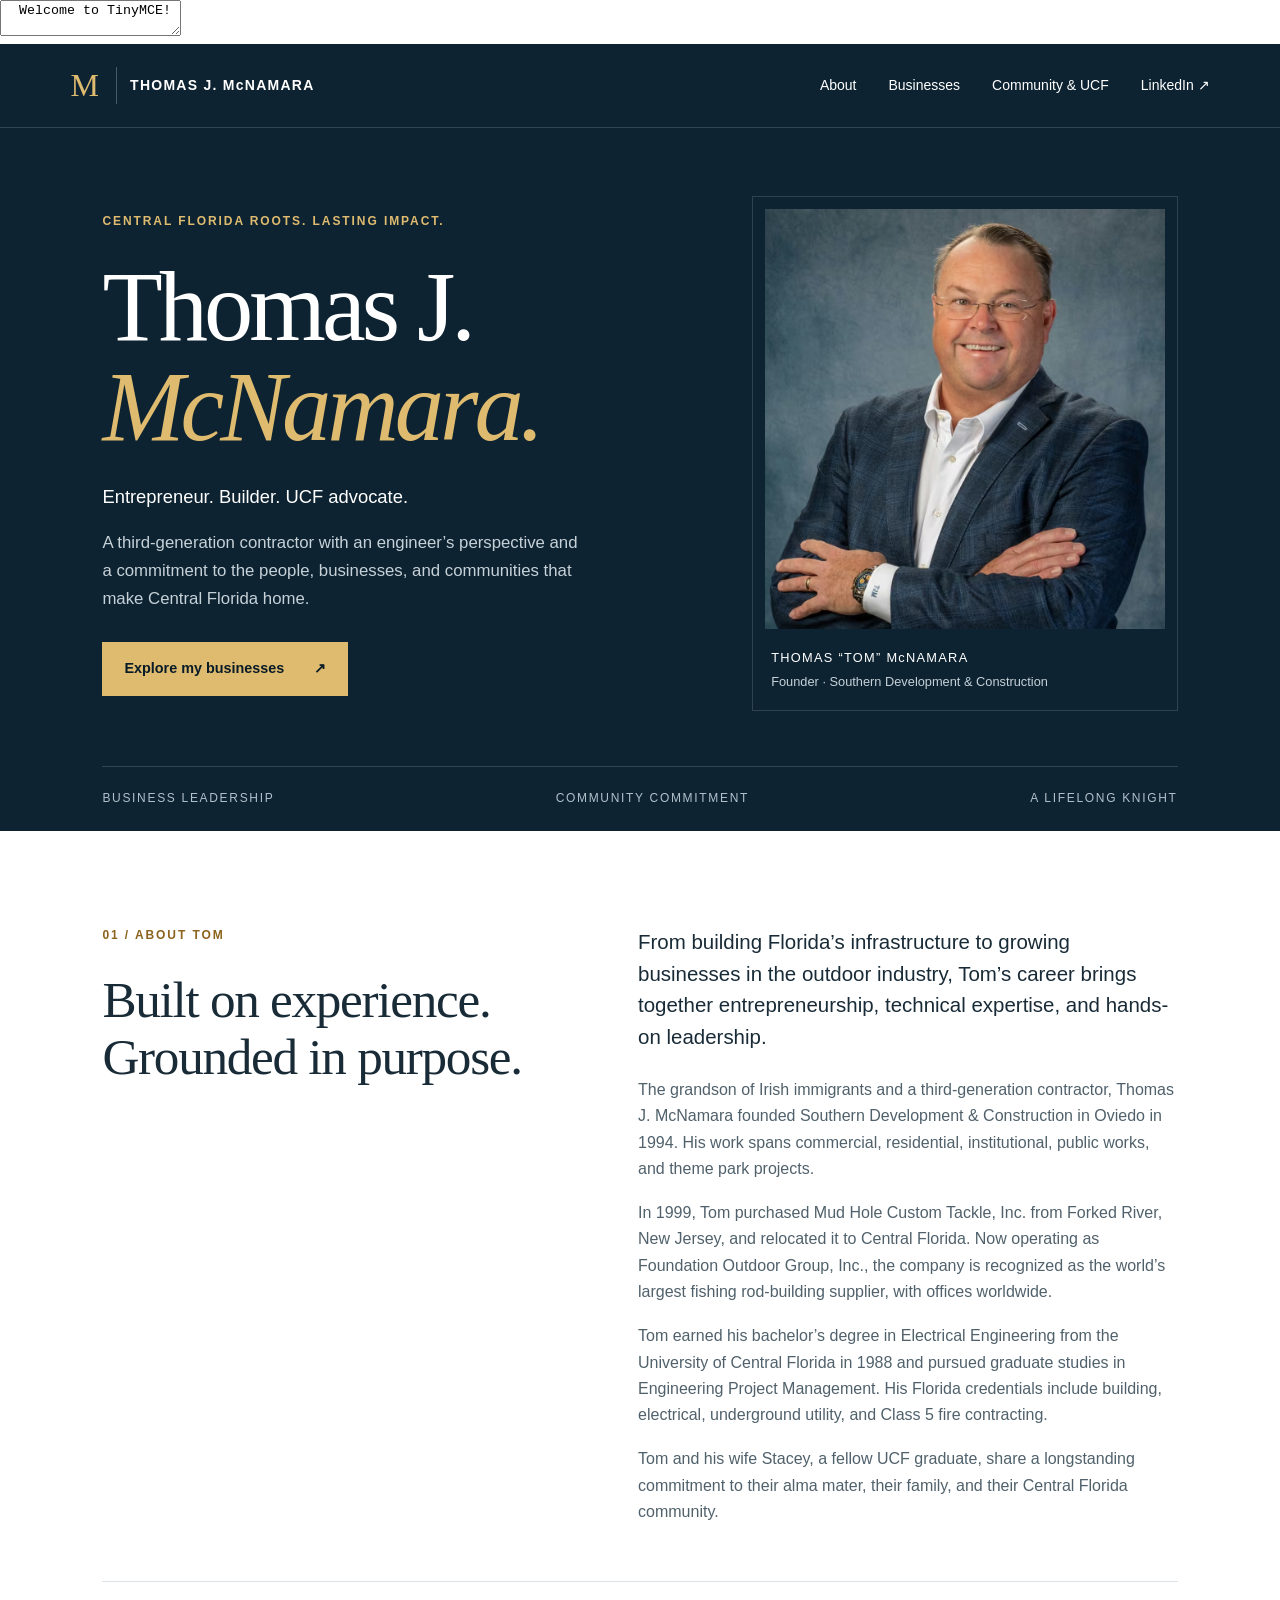
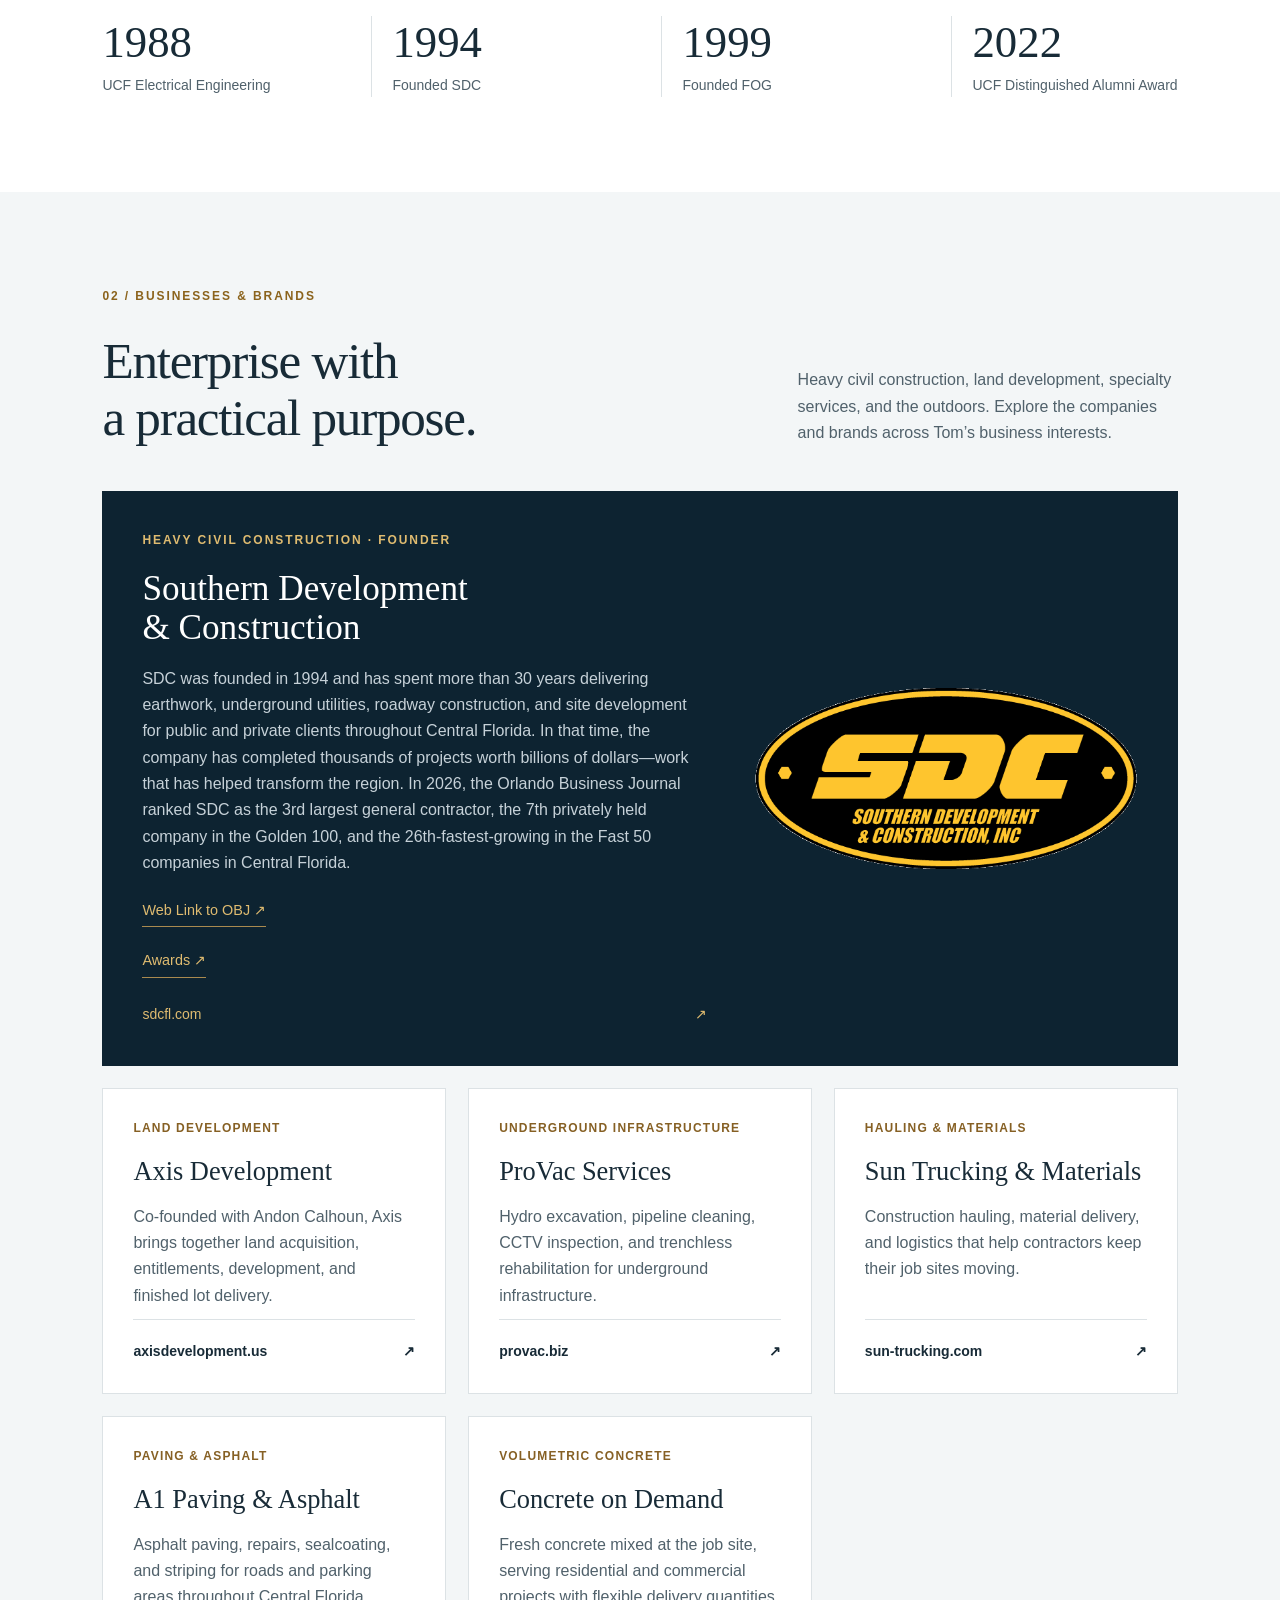
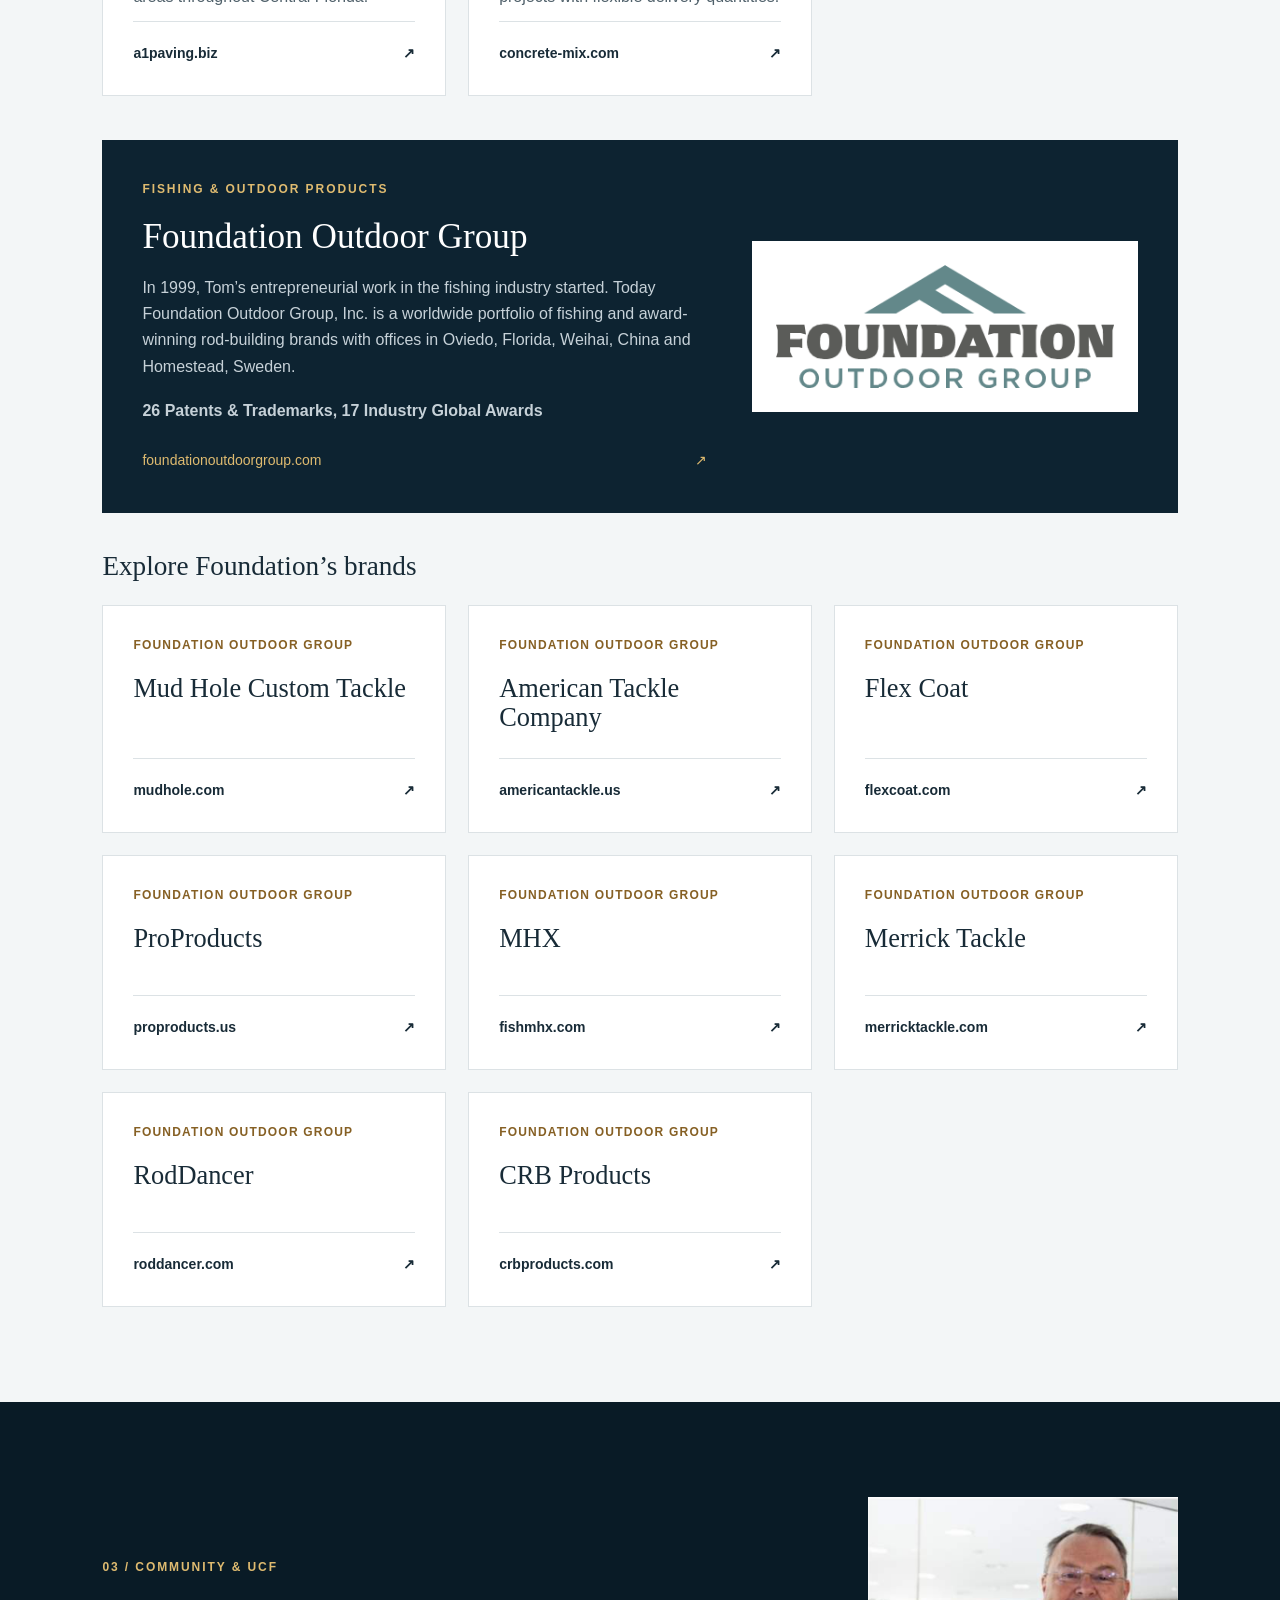
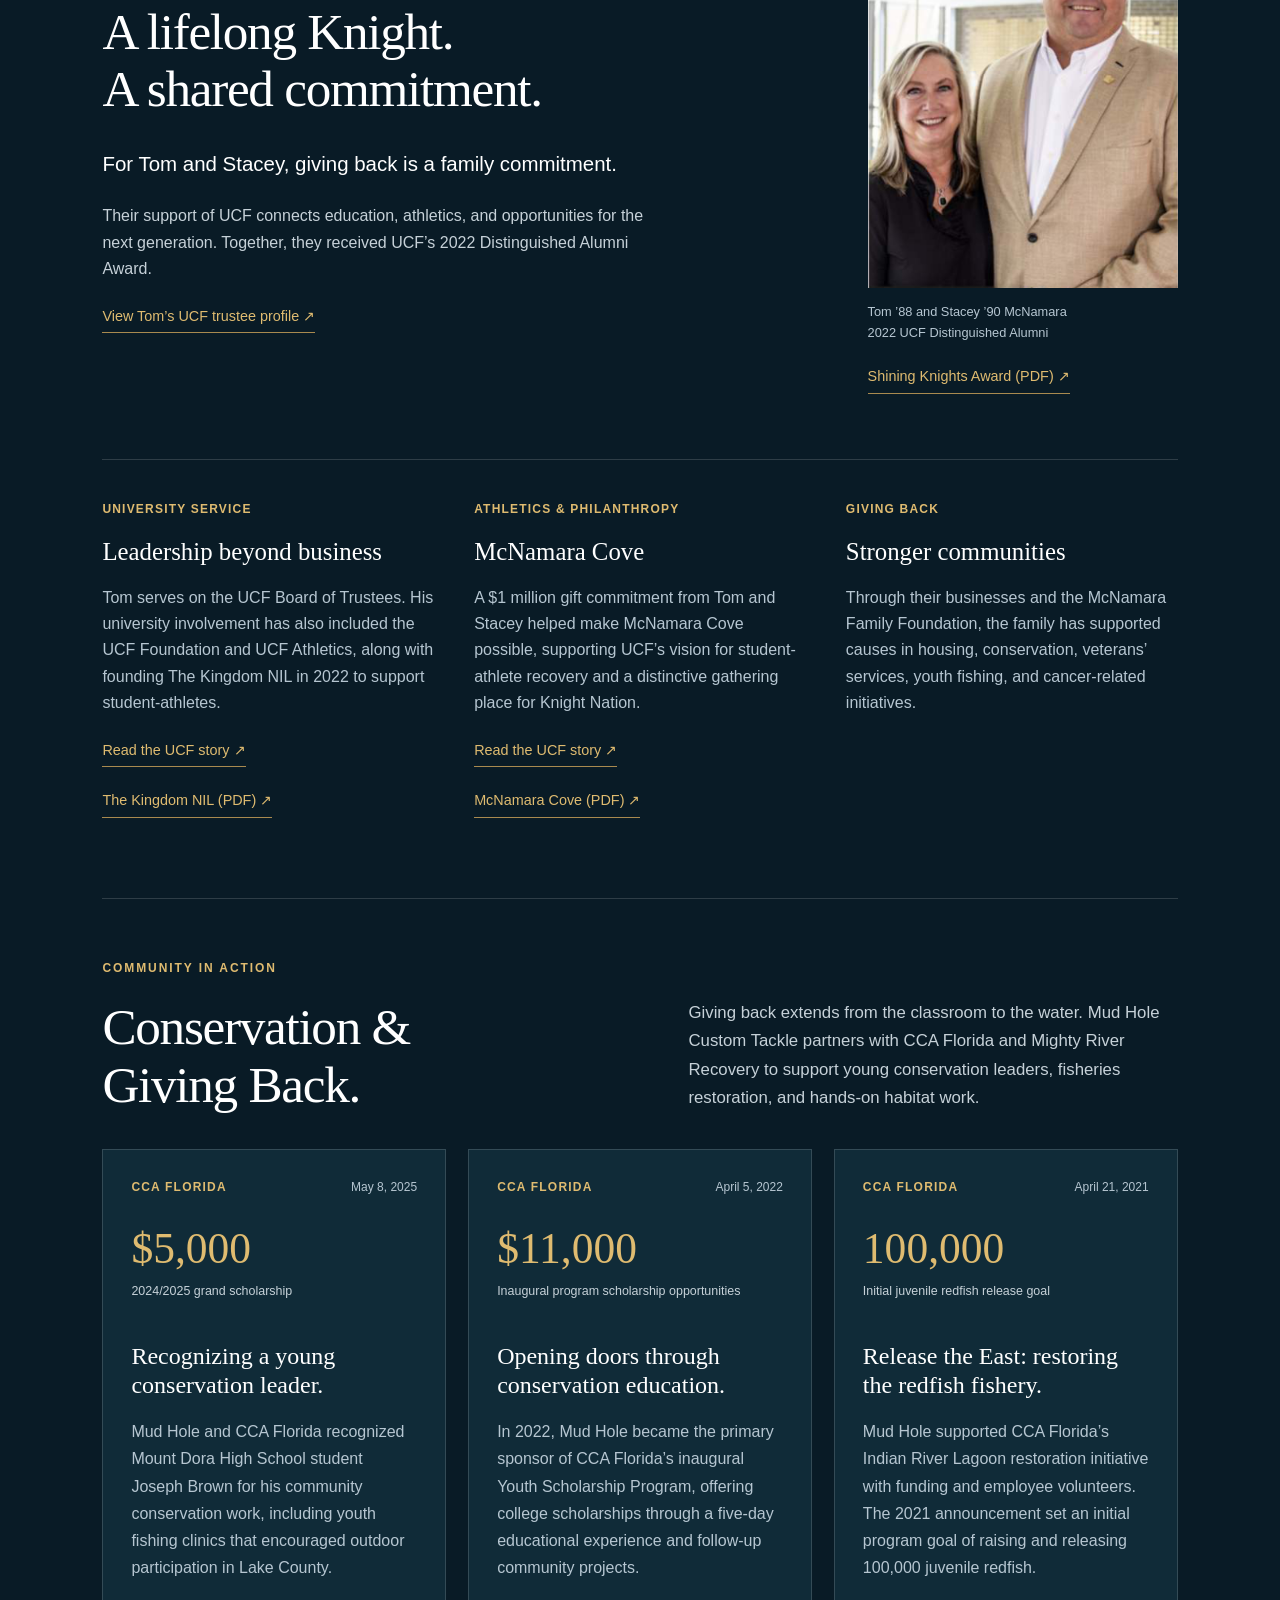
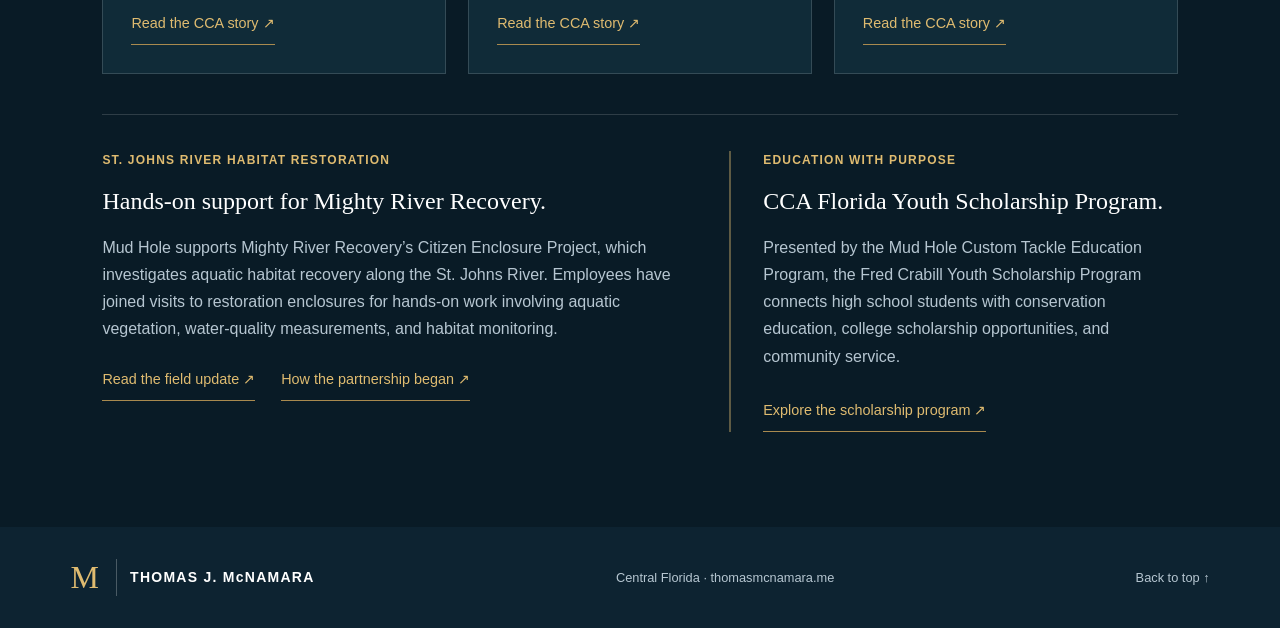
==== index.html @ 7b0ef758 "Integrate TinyMCE editor into index.html Added TinyMCE integration with configuration for plugins, t" ====
<!doctype html>
<!-- Place the first <script> tag in your HTML's <head> -->
<script src="https://cdn.tiny.cloud/1/s8haauqd0qaxwuavueczd1b2i21fvj9bu5ign9u7aqz02yar/tinymce/8/tinymce.min.js" referrerpolicy="origin" crossorigin="anonymous"></script>

<!-- Place the following <script> and <textarea> tags your HTML's <body> -->
<script>
  tinymce.init({
    selector: 'textarea',
    plugins: [
      // Core editing features
      'anchor', 'autolink', 'charmap', 'codesample', 'emoticons', 'link', 'lists', 'media', 'searchreplace', 'table', 'visualblocks', 'wordcount',
      // Premium features
      'checklist', 'mediaembed', 'casechange', 'formatpainter', 'pageembed', 'a11ychecker', 'tinymcespellchecker', 'permanentpen', 'powerpaste', 'advtable', 'advcode', 'advtemplate', 'tinymceai', 'uploadcare', 'mentions', 'tinycomments', 'tableofcontents', 'footnotes', 'mergetags', 'autocorrect', 'typography', 'inlinecss', 'markdown','importword', 'exportword', 'exportpdf'
    ],
    toolbar: 'undo redo | tinymceai-chat tinymceai-quickactions tinymceai-review | blocks fontfamily fontsize | bold italic underline strikethrough | link media table mergetags | addcomment showcomments | spellcheckdialog a11ycheck typography uploadcare | align lineheight | checklist numlist bullist indent outdent | emoticons charmap | removeformat',
    tinycomments_mode: 'embedded',
    tinycomments_author: 'Author name',
    mergetags_list: [
      { value: 'First.Name', title: 'First Name' },
      { value: 'Email', title: 'Email' },
    ],
    tinymceai_token_provider: async () => {
      await fetch(`https://demo.api.tiny.cloud/1/s8haauqd0qaxwuavueczd1b2i21fvj9bu5ign9u7aqz02yar/auth/random`, { method: "POST", credentials: "include" });
      return { token: await fetch(`https://demo.api.tiny.cloud/1/s8haauqd0qaxwuavueczd1b2i21fvj9bu5ign9u7aqz02yar/jwt/tinymceai`, { credentials: "include" }).then(r => r.text()) };
    },
    uploadcare_public_key: 'ca50fbec5a159e24c45b',
  });
</script>
<textarea>
  Welcome to TinyMCE!
</textarea>
<html lang="en"><head><meta charset="utf-8"><meta name="viewport" content="width=device-width, initial-scale=1"><title>Thomas J. McNamara | Entrepreneur, Builder & UCF Advocate</title><meta name="description" content="Meet Thomas J. McNamara, Central Florida entrepreneur, founder of Southern Development & Construction, and UCF trustee. Explore his businesses and community commitments."><link rel="canonical" href="https://thomasmcnamara.me/"><meta property="og:title" content="Thomas J. McNamara"><meta property="og:description" content="Building businesses. Investing in community. A life rooted in Central Florida."><meta property="og:type" content="website"><meta property="og:url" content="https://thomasmcnamara.me/"><link rel="icon" type="image/svg+xml" href="data:image/svg+xml,%3Csvg xmlns='http://www.w3.org/2000/svg' viewBox='0 0 40 40'%3E%3Crect width='40' height='40' rx='4' fill='%230d2331'/%3E%3Ctext x='20' y='29' text-anchor='middle' font-family='Georgia' font-size='29' fill='%23dfbb70'%3EM%3C/text%3E%3C/svg%3E"><link rel="stylesheet" href="styles.css"><link rel="stylesheet" href="conservation.css"></head>
<body><a class="skip" href="#main">Skip to content</a><header><a class="brand" href="#home" aria-label="Thomas J. McNamara home"><span class="monogram">M</span><span>THOMAS J. McNAMARA</span></a><nav aria-label="Main navigation" style="flex-wrap:wrap"><a href="#about">About</a><a href="#businesses">Businesses</a><a href="#community">Community & UCF</a><a href="https://www.linkedin.com/in/tom-mcnamara-057abb9/" target="_blank" rel="noopener noreferrer" aria-label="Tom McNamara on LinkedIn (opens in a new tab)">LinkedIn <span aria-hidden="true">↗</span></a></nav></header>
<main id="main"><section class="hero" id="home"><div class="hero-copy"><p class="eyebrow">CENTRAL FLORIDA ROOTS. LASTING IMPACT.</p><h1>Thomas J.<br><em>McNamara.</em></h1><p class="roles">Entrepreneur. Builder. UCF advocate.</p><p class="intro">A third-generation contractor with an engineer’s perspective and a commitment to the people, businesses, and communities that make Central Florida home.</p><a class="button" href="#businesses">Explore my businesses <span aria-hidden="true">↗</span></a></div><figure class="portrait"><img src="assets/portrait.avif" width="1024" height="1024" alt="Thomas J. McNamara" fetchpriority="high"><figcaption><span>THOMAS “TOM” McNAMARA</span><span>Founder · Southern Development & Construction</span></figcaption></figure><div class="hero-bottom"><span>BUSINESS LEADERSHIP</span><span>COMMUNITY COMMITMENT</span><span>A LIFELONG KNIGHT</span></div></section>
<section class="about section" id="about"><div><p class="eyebrow">01 / ABOUT TOM</p><h2>Built on experience.<br>Grounded in purpose.</h2></div><div class="prose"><p class="lead">From building Florida’s infrastructure to growing businesses in the outdoor industry, Tom’s career brings together entrepreneurship, technical expertise, and hands-on leadership.</p><p>The grandson of Irish immigrants and a third-generation contractor, Thomas J. McNamara founded Southern Development & Construction in Oviedo in 1994. His work spans commercial, residential, institutional, public works, and theme park projects.</p><p>In 1999, Tom purchased Mud Hole Custom Tackle, Inc. from Forked River, New Jersey, and relocated it to Central Florida. Now operating as Foundation Outdoor Group, Inc., the company is recognized as the world’s largest fishing rod-building supplier, with offices worldwide.</p><p>Tom earned his bachelor’s degree in Electrical Engineering from the University of Central Florida in 1988 and pursued graduate studies in Engineering Project Management. His Florida credentials include building, electrical, underground utility, and Class 5 fire contracting.</p><p>Tom and his wife Stacey, a fellow UCF graduate, share a longstanding commitment to their alma mater, their family, and their Central Florida community.</p></div><div class="milestones"><div><strong>1988</strong><span>UCF Electrical Engineering</span></div><div><strong>1994</strong><span>Founded SDC</span></div><div><strong>1999</strong><span>Founded FOG</span></div><div><strong>2022</strong><span>UCF Distinguished Alumni Award</span></div></div></section>
<section class="businesses section" id="businesses"><div class="section-heading"><div><p class="eyebrow">02 / BUSINESSES & BRANDS</p><h2>Enterprise with<br>a practical purpose.</h2></div><p>Heavy civil construction, land development, specialty services, and the outdoors. Explore the companies and brands across Tom’s business interests.</p></div>
<article class="flagship" aria-labelledby="sdc-heading"><div><span class="eyebrow">HEAVY CIVIL CONSTRUCTION · FOUNDER</span><h3 id="sdc-heading"><a href="https://sdcfl.com/" target="_blank" rel="noopener noreferrer">Southern Development<br>& Construction</a></h3><p>SDC was founded in 1994 and has spent more than 30 years delivering earthwork, underground utilities, roadway construction, and site development for public and private clients throughout Central Florida. In that time, the company has completed thousands of projects worth billions of dollars—work that has helped transform the region. In 2026, the Orlando Business Journal ranked SDC as the 3rd largest general contractor, the 7th privately held company in the Golden 100, and the 26th-fastest-growing in the Fast 50 companies in Central Florida.</p><a class="text-link" href="https://bizj.us/1qqppg" target="_blank" rel="noopener noreferrer" aria-label="Web Link to OBJ (opens in a new tab)">Web Link to OBJ <span aria-hidden="true">↗</span></a><br><a class="text-link" href="documents/obj-awards.pdf" target="_blank" rel="noopener noreferrer" aria-label="Awards (PDF, opens in a new tab)">Awards <span aria-hidden="true">↗</span></a><a class="visit" href="https://sdcfl.com/" target="_blank" rel="noopener noreferrer">sdcfl.com <span aria-hidden="true">↗</span></a></div><a href="https://sdcfl.com/" target="_blank" rel="noopener noreferrer" aria-label="Visit Southern Development & Construction (opens in a new tab)"><img class="sdc-logo" src="assets/sdc-logo.gif" width="576" height="288" alt="SDC — Southern Development & Construction, Inc." loading="lazy"></a></article>
<div class="company-grid">
<a class="company" href="https://axisdevelopment.us/" target="_blank" rel="noopener noreferrer"><span class="category">LAND DEVELOPMENT</span><h3>Axis Development</h3><p>Co-founded with Andon Calhoun, Axis brings together land acquisition, entitlements, development, and finished lot delivery.</p><span class="visit">axisdevelopment.us <span aria-hidden="true">↗</span></span></a>
<a class="company" href="https://provac.biz/" target="_blank" rel="noopener noreferrer"><span class="category">UNDERGROUND INFRASTRUCTURE</span><h3>ProVac Services</h3><p>Hydro excavation, pipeline cleaning, CCTV inspection, and trenchless rehabilitation for underground infrastructure.</p><span class="visit">provac.biz <span aria-hidden="true">↗</span></span></a>
<a class="company" href="https://sun-trucking.com/" target="_blank" rel="noopener noreferrer"><span class="category">HAULING & MATERIALS</span><h3>Sun Trucking & Materials</h3><p>Construction hauling, material delivery, and logistics that help contractors keep their job sites moving.</p><span class="visit">sun-trucking.com <span aria-hidden="true">↗</span></span></a>
<a class="company" href="https://www.a1paving.biz/" target="_blank" rel="noopener noreferrer"><span class="category">PAVING & ASPHALT</span><h3>A1 Paving & Asphalt</h3><p>Asphalt paving, repairs, sealcoating, and striping for roads and parking areas throughout Central Florida.</p><span class="visit">a1paving.biz <span aria-hidden="true">↗</span></span></a>
<a class="company" href="https://concrete-mix.com/" target="_blank" rel="noopener noreferrer"><span class="category">VOLUMETRIC CONCRETE</span><h3>Concrete on Demand</h3><p>Fresh concrete mixed at the job site, serving residential and commercial projects with flexible delivery quantities.</p><span class="visit">concrete-mix.com <span aria-hidden="true">↗</span></span></a>
</div>
<a class="flagship fog-feature" href="https://foundationoutdoorgroup.com/" target="_blank" rel="noopener noreferrer"><div><span class="eyebrow">FISHING & OUTDOOR PRODUCTS</span><h3>Foundation Outdoor Group</h3><p>In 1999, Tom’s entrepreneurial work in the fishing industry started. Today Foundation Outdoor Group, Inc. is a worldwide portfolio of fishing and award-winning rod-building brands with offices in Oviedo, Florida, Weihai, China and Homestead, Sweden.</p><p class="fog-tagline"><strong>26 Patents &amp; Trademarks, 17 Industry Global Awards</strong></p><span class="visit">foundationoutdoorgroup.com <span aria-hidden="true">↗</span></span></div><img class="fog-logo" src="assets/fog-logo.png" width="362" height="132" alt="Foundation Outdoor Group" loading="lazy"></a>
<h3 class="fog-brands-heading">Explore Foundation’s brands</h3>
<div class="company-grid fog-brand-grid"><a class="company fog-brand" href="https://mudhole.com/" target="_blank" rel="noopener noreferrer"><span class="category">FOUNDATION OUTDOOR GROUP</span><h3>Mud Hole Custom Tackle</h3><span class="visit">mudhole.com <span aria-hidden="true">↗</span></span></a>
<a class="company fog-brand" href="https://www.americantackle.us/" target="_blank" rel="noopener noreferrer"><span class="category">FOUNDATION OUTDOOR GROUP</span><h3>American Tackle Company</h3><span class="visit">americantackle.us <span aria-hidden="true">↗</span></span></a>
<a class="company fog-brand" href="https://flexcoat.com/" target="_blank" rel="noopener noreferrer"><span class="category">FOUNDATION OUTDOOR GROUP</span><h3>Flex Coat</h3><span class="visit">flexcoat.com <span aria-hidden="true">↗</span></span></a>
<a class="company fog-brand" href="https://proproducts.us/" target="_blank" rel="noopener noreferrer"><span class="category">FOUNDATION OUTDOOR GROUP</span><h3>ProProducts</h3><span class="visit">proproducts.us <span aria-hidden="true">↗</span></span></a>
<a class="company fog-brand" href="https://fishmhx.com/" target="_blank" rel="noopener noreferrer"><span class="category">FOUNDATION OUTDOOR GROUP</span><h3>MHX</h3><span class="visit">fishmhx.com <span aria-hidden="true">↗</span></span></a>
<a class="company fog-brand" href="https://merricktackle.com/" target="_blank" rel="noopener noreferrer"><span class="category">FOUNDATION OUTDOOR GROUP</span><h3>Merrick Tackle</h3><span class="visit">merricktackle.com <span aria-hidden="true">↗</span></span></a>
<a class="company fog-brand" href="https://roddancer.com/" target="_blank" rel="noopener noreferrer"><span class="category">FOUNDATION OUTDOOR GROUP</span><h3>RodDancer</h3><span class="visit">roddancer.com <span aria-hidden="true">↗</span></span></a><a class="company fog-brand" href="https://crbproducts.com/" target="_blank" rel="noopener noreferrer"><span class="category">FOUNDATION OUTDOOR GROUP</span><h3>CRB Products</h3><span class="visit">crbproducts.com <span aria-hidden="true">↗</span></span></a></div></section>
<section class="community section" id="community"><div class="community-top"><div><p class="eyebrow">03 / COMMUNITY & UCF</p><h2>A lifelong Knight.<br>A shared commitment.</h2><p class="lead">For Tom and Stacey, giving back is a family commitment.</p><p>Their support of UCF connects education, athletics, and opportunities for the next generation. Together, they received UCF’s 2022 Distinguished Alumni Award.</p><a class="text-link" href="https://bot.ucf.edu/trustee/thomas-mcnamara/" target="_blank" rel="noopener noreferrer">View Tom’s UCF trustee profile <span aria-hidden="true">↗</span></a></div><figure class="award"><img src="assets/tom-stacey.png" width="390" height="492" alt="Tom and Stacey McNamara, UCF Distinguished Alumni honorees" loading="lazy"><figcaption>Tom ’88 and Stacey ’90 McNamara<br>2022 UCF Distinguished Alumni<br><a class="text-link" href="documents/shining-knights-award.pdf" target="_blank" rel="noopener noreferrer">Shining Knights Award (PDF) <span aria-hidden="true">↗</span></a></figcaption></figure></div><div class="community-details"><article><span class="category">UNIVERSITY SERVICE</span><h3>Leadership beyond business</h3><p>Tom serves on the UCF Board of Trustees. His university involvement has also included the UCF Foundation and UCF Athletics, along with founding The Kingdom NIL in 2022 to support student-athletes.</p><a class="text-link" href="https://ucfknights.com/news/2023/03/22/ucf-athletics-announces-partnership-with-the-kingdom-nil-as-official-collective" target="_blank" rel="noopener noreferrer">Read the UCF story <span aria-hidden="true">↗</span></a><br><a class="text-link" href="documents/Kingdom%20Offical.pdf" target="_blank" rel="noopener noreferrer">The Kingdom NIL (PDF) <span aria-hidden="true">↗</span></a></article><article><span class="category">ATHLETICS & PHILANTHROPY</span><h3>McNamara Cove</h3><p>A $1 million gift commitment from Tom and Stacey helped make McNamara Cove possible, supporting UCF’s vision for student-athlete recovery and a distinctive gathering place for Knight Nation.</p><a class="text-link" href="https://ucfknights.com/news/2019/09/19/mcnamara-cove-coming-to-ucf-athletics-in-2020" target="_blank" rel="noopener noreferrer">Read the UCF story <span aria-hidden="true">↗</span></a><br><a class="text-link" href="documents/mcnamara-cove.pdf" target="_blank" rel="noopener noreferrer">McNamara Cove (PDF) <span aria-hidden="true">↗</span></a></article><article><span class="category">GIVING BACK</span><h3>Stronger communities</h3><p>Through their businesses and the McNamara Family Foundation, the family has supported causes in housing, conservation, veterans’ services, youth fishing, and cancer-related initiatives.</p></article></div>
<section class="conservation" id="conservation" aria-labelledby="conservation-heading">
  <div class="conservation-heading">
    <div><p class="eyebrow">COMMUNITY IN ACTION</p><h3 id="conservation-heading">Conservation &amp;<br>Giving Back.</h3></div>
    <p class="conservation-intro">Giving back extends from the classroom to the water. Mud Hole Custom Tackle partners with CCA Florida and Mighty River Recovery to support young conservation leaders, fisheries restoration, and hands-on habitat work.</p>
  </div>
  <div class="conservation-stories" role="group" aria-label="Featured CCA Florida articles">
    <article class="conservation-card" aria-labelledby="cca-scholarship-winner">
      <p class="conservation-meta"><span>CCA FLORIDA</span><time datetime="2025-05-08">May 8, 2025</time></p>
      <p class="conservation-metric">$5,000<span>2024/2025 grand scholarship</span></p>
      <h4 id="cca-scholarship-winner">Recognizing a young conservation leader.</h4>
      <p class="conservation-summary">Mud Hole and CCA Florida recognized Mount Dora High School student Joseph Brown for his community conservation work, including youth fishing clinics that encouraged outdoor participation in Lake County.</p>
      <a class="text-link" href="https://ccaflorida.org/mud-hole-cca-florida-announce-5000-grand-scholarship-winner/" target="_blank" rel="noopener noreferrer" aria-label="Read the CCA Florida story about the $5,000 Grand Scholarship winner (opens in a new tab)">Read the CCA story <span aria-hidden="true">↗</span></a>
    </article>
    <article class="conservation-card" aria-labelledby="cca-scholarship-launch">
      <p class="conservation-meta"><span>CCA FLORIDA</span><time datetime="2022-04-05">April 5, 2022</time></p>
      <p class="conservation-metric">$11,000<span>Inaugural program scholarship opportunities</span></p>
      <h4 id="cca-scholarship-launch">Opening doors through conservation education.</h4>
      <p class="conservation-summary">In 2022, Mud Hole became the primary sponsor of CCA Florida’s inaugural Youth Scholarship Program, offering college scholarships through a five-day educational experience and follow-up community projects.</p>
      <a class="text-link" href="https://ccaflorida.org/mud-hole-custom-tackle-joins-cca-florida-to-bring-college-scholarship-opportunities-to-students-strong/" target="_blank" rel="noopener noreferrer" aria-label="Read the CCA Florida announcement of Mud Hole's youth scholarship sponsorship (opens in a new tab)">Read the CCA story <span aria-hidden="true">↗</span></a>
    </article>
    <article class="conservation-card" aria-labelledby="cca-release-the-east">
      <p class="conservation-meta"><span>CCA FLORIDA</span><time datetime="2021-04-21">April 21, 2021</time></p>
      <p class="conservation-metric">100,000<span>Initial juvenile redfish release goal</span></p>
      <h4 id="cca-release-the-east">Release the East: restoring the redfish fishery.</h4>
      <p class="conservation-summary">Mud Hole supported CCA Florida’s Indian River Lagoon restoration initiative with funding and employee volunteers. The 2021 announcement set an initial program goal of raising and releasing 100,000 juvenile redfish.</p>
      <a class="text-link" href="https://ccaflorida.org/mud-hole-custom-tackle-joins-coastal-conservation-association-florida-for-east-coast-redfish-restocking-initiative-release-the-east/" target="_blank" rel="noopener noreferrer" aria-label="Read the CCA Florida story about Mud Hole and the Release the East redfish initiative (opens in a new tab)">Read the CCA story <span aria-hidden="true">↗</span></a>
    </article>
  </div>
  <div class="conservation-programs">
    <article class="conservation-river" aria-labelledby="river-restoration-heading">
      <span class="category">ST. JOHNS RIVER HABITAT RESTORATION</span>
      <h4 id="river-restoration-heading">Hands-on support for Mighty River Recovery.</h4>
      <p>Mud Hole supports Mighty River Recovery’s Citizen Enclosure Project, which investigates aquatic habitat recovery along the St. Johns River. Employees have joined visits to restoration enclosures for hands-on work involving aquatic vegetation, water-quality measurements, and habitat monitoring.</p>
      <div class="conservation-links">
        <a class="text-link" href="https://mudhole.com/blogs/news/mighty-river-recovery-update" target="_blank" rel="noopener noreferrer" aria-label="Read Mud Hole's Mighty River Recovery field update (opens in a new tab)">Read the field update <span aria-hidden="true">↗</span></a>
        <a class="text-link" href="https://mudhole.com/blogs/news/mud-hole-and-mighty-river-recovery-join-forces" target="_blank" rel="noopener noreferrer" aria-label="Read how Mud Hole and Mighty River Recovery joined forces (opens in a new tab)">How the partnership began <span aria-hidden="true">↗</span></a>
      </div>
    </article>
    <aside class="conservation-scholarship" aria-labelledby="youth-program-heading">
      <span class="category">EDUCATION WITH PURPOSE</span>
      <h4 id="youth-program-heading">CCA Florida Youth Scholarship Program.</h4>
      <p>Presented by the Mud Hole Custom Tackle Education Program, the Fred Crabill Youth Scholarship Program connects high school students with conservation education, college scholarship opportunities, and community service.</p>
      <a class="text-link" href="https://ccaflorida.org/event/ysp/" target="_blank" rel="noopener noreferrer" aria-label="Explore CCA Florida's Fred Crabill Youth Scholarship Program (opens in a new tab)">Explore the scholarship program <span aria-hidden="true">↗</span></a>
    </aside>
  </div>
</section>
</section></main>
<footer><a class="brand" href="#home"><span class="monogram">M</span><span>THOMAS J. McNAMARA</span></a><p>Central Florida · thomasmcnamara.me</p><a href="#home">Back to top ↑</a></footer></body></html>
---- styles.css ----
:root{--navy:#0d2331;--deep:#091b26;--gold:#dfbb70;--ink:#182b37;--muted:#50616b;--line:#dce2e5;--light:#f3f6f7}*{box-sizing:border-box}html{scroll-behavior:smooth;scroll-padding-top:100px}body{margin:0;color:var(--ink);font-family:Arial,Helvetica,sans-serif;font-size:16px;line-height:1.65;background:#fff}a{color:inherit;text-decoration:none}a:focus-visible{outline:3px solid #ac7923;outline-offset:6px}h1,h2,h3,p,figure{margin:0}h1,h2,h3{font-family:Georgia,'Times New Roman',serif;font-weight:400;line-height:1.12}h2{font-size:clamp(2.3rem,4vw,3.5rem);letter-spacing:-.025em}h3{font-size:1.65rem}p+p{margin-top:1.1rem}.skip{position:absolute;left:20px;top:-100px;z-index:20;background:white;padding:12px}.skip:focus{top:12px}header{display:flex;align-items:center;justify-content:space-between;padding:22px 5.5%;background:var(--navy);color:white;border-bottom:1px solid #ffffff26;gap:25px}.brand{display:flex;align-items:center;gap:13px;font-size:.875rem;letter-spacing:.09em;font-weight:600}.monogram{font:2rem Georgia;color:var(--gold);border-right:1px solid #ffffff40;padding-right:16px}nav{display:flex;gap:32px;font-size:.875rem}nav a{padding:8px 0}nav a:hover{color:var(--gold)}.hero{background:var(--navy);color:white;padding:68px 8% 0;display:grid;grid-template-columns:1.3fr 1fr;gap:35px 9%;align-items:center}.eyebrow{font-size:.75rem;letter-spacing:.16em;font-weight:600;line-height:1.6;margin-bottom:26px;color:#8b631c}.hero .eyebrow,.community .eyebrow{color:var(--gold)}h1{font-size:clamp(3.9rem,7.7vw,7rem);letter-spacing:-.04em;line-height:1.02}h1 em{color:var(--gold);font-weight:400}.roles{font-size:1.15rem;margin-top:24px}.intro{color:#c6d1d8;max-width:485px;margin-top:17px;font-size:1.05rem}.button{background:var(--gold);color:var(--deep);padding:15px 22px;display:inline-flex;align-items:center;gap:30px;font-size:.9rem;margin-top:30px;font-weight:600}.button:hover{background:#efd298}.portrait{max-width:450px;position:relative;border:1px solid #ffffff24;padding:12px 12px 0}.portrait img{display:block;width:100%;height:auto;aspect-ratio:1/1.05;object-fit:cover;object-position:center}.portrait figcaption{padding:18px 6px;display:flex;flex-direction:column;font-size:.8rem;color:#c6d1d8;gap:3px}.portrait figcaption span:first-child{color:white;letter-spacing:.1em;font-size:.8rem}.hero-bottom{grid-column:1/-1;display:flex;justify-content:space-between;margin-top:20px;border-top:1px solid #ffffff26;padding:22px 0;font-size:.75rem;letter-spacing:.14em;color:#b1c1cc}.section{padding:95px 8%}.about{display:grid;grid-template-columns:1fr 1.2fr;gap:45px 8%}.prose{color:var(--muted)}.lead{font-size:1.28rem;line-height:1.55;color:var(--ink);margin-bottom:24px}.milestones{display:grid;grid-template-columns:repeat(4,1fr);grid-column:1/-1;border-top:1px solid var(--line);margin-top:10px;padding-top:34px;gap:25px}.milestones div{border-right:1px solid var(--line)}.milestones div:last-child{border:0}.milestones strong{display:block;font:2.8rem Georgia}.milestones span{display:block;font-size:.875rem;color:var(--muted);margin-top:6px}.businesses{background:var(--light)}.section-heading{display:flex;justify-content:space-between;align-items:end;gap:55px;margin-bottom:45px}.section-heading>p{max-width:380px;color:var(--muted)}.flagship{display:grid;grid-template-columns:1.5fr 1fr;align-items:center;gap:30px;padding:40px;background:var(--navy);color:white;transition:background .2s}.flagship:hover{background:#16364a}.flagship .eyebrow{color:var(--gold);display:block;margin-bottom:18px}.flagship h3{font-size:2.2rem}.flagship p{max-width:565px;color:#c6d1d8;margin-top:18px}.visit{display:flex;justify-content:space-between;align-items:center;font-size:.875rem;margin-top:25px;gap:15px;overflow-wrap:anywhere}.flagship .visit{color:var(--gold);max-width:565px}.sdc-type{text-align:center;font-size:clamp(3rem,7vw,6rem);font-weight:800;letter-spacing:-.07em;color:#dfbb70}.sdc-type span{display:block;font-size:.75rem;letter-spacing:.28em;font-weight:400}.company-grid{display:grid;grid-template-columns:repeat(3,1fr);margin-top:22px;gap:22px}.company{padding:30px;background:white;border:1px solid var(--line);display:flex;flex-direction:column;transition:transform .2s,border-color .2s}.company:hover{transform:translateY(-4px);border-color:#b99857}.category{font-size:.75rem;letter-spacing:.1em;color:#866024;font-weight:600;display:block;margin-bottom:18px}.company p{color:var(--muted);margin:17px 0 10px}.company .visit{margin-top:auto;padding-top:20px;border-top:1px solid var(--line);font-weight:600}.brand-links{display:flex;align-items:center;flex-wrap:wrap;gap:18px 35px;margin-top:30px;padding:22px 0;border-top:1px solid var(--line);font-size:.9rem}.brand-links p{color:var(--muted)}.brand-links a{border-bottom:1px solid #a98a4f}.community{background:var(--deep);color:white}.community-top{display:grid;grid-template-columns:1.4fr 1fr;align-items:center;gap:12%}.community-top p:not(.eyebrow){max-width:560px;color:#c6d1d8}.community-top .lead{margin-top:30px;color:white!important}.text-link{display:inline-block;border-bottom:1px solid #a98a4f;padding-bottom:4px;margin-top:22px;font-size:.9rem;color:var(--gold)}.award{max-width:310px;justify-self:end}.award img{display:block;width:100%;height:auto}.award figcaption{font-size:.8rem;color:#b6c6d1;margin-top:13px}.community-details{margin-top:65px;padding-top:40px;border-top:1px solid #ffffff26;display:grid;grid-template-columns:repeat(3,1fr);gap:40px}.community-details .category{color:var(--gold)}.community-details p{color:#b6c6d1;margin-top:19px}.community-details h3{font-size:1.55rem}footer{padding:32px 5.5%;background:var(--navy);color:#b6c6d1;display:flex;justify-content:space-between;align-items:center;gap:25px;font-size:.8rem}footer .brand{color:white}footer>a:last-child{white-space:nowrap}@media(min-width:1600px){header,.hero,.section,footer{padding-left:max(8%,calc((100vw - 1344px)/2));padding-right:max(8%,calc((100vw - 1344px)/2))}}@media(max-width:950px){.hero{gap:35px 5%;padding:55px 6% 0}.section{padding:70px 6%}.company-grid{grid-template-columns:repeat(2,1fr)}.about{gap:35px 5%}.community-details{gap:25px}.brand{letter-spacing:.03em}nav{gap:18px}.community-top{gap:7%}footer{flex-wrap:wrap}}@media(max-width:650px){header{align-items:flex-start;flex-direction:column;gap:12px;padding:18px 6%}nav{width:100%;justify-content:space-between;gap:12px}nav a{font-size:.875rem}.hero{grid-template-columns:1fr;padding-top:40px;gap:35px}h1{font-size:clamp(3.6rem,14vw,5.4rem)}.portrait{max-width:380px;width:100%;justify-self:center}.hero-bottom{flex-wrap:wrap;gap:12px 22px;font-size:.75rem;margin-top:0}.section{padding:58px 6%}.about{grid-template-columns:1fr;gap:30px}.milestones{grid-template-columns:1fr;gap:22px}.milestones div{border-right:0;display:flex;align-items:center;gap:25px}.milestones strong{font-size:2.25rem;min-width:90px}.milestones span{margin:0}.section-heading{display:block}.section-heading>p{margin-top:25px}.flagship{grid-template-columns:1fr;padding:28px}.flagship h3{font-size:1.9rem}.sdc-type{display:none}.company-grid{grid-template-columns:1fr}.company{padding:28px}.company .visit{margin-top:15px}.community-top{grid-template-columns:1fr;gap:35px}.award{justify-self:start;max-width:290px}.community-details{grid-template-columns:1fr;gap:35px;margin-top:45px}footer{align-items:flex-start;flex-direction:column}.brand-links{align-items:flex-start;flex-direction:column;gap:18px}}@media(prefers-reduced-motion:reduce){html{scroll-behavior:auto}.company{transition:none}}

/* Company logo and Foundation brand directory */
.sdc-logo{display:block;width:100%;max-width:440px;height:auto;justify-self:center;border:0;border-radius:0;background:transparent;box-shadow:none}.foundation-company:hover{transform:none}.foundation-company h3 a:hover{color:#866024}.foundation-company>.visit{margin-top:15px}.foundation-brands{border-top:1px solid var(--line);margin-top:24px;padding-top:20px}.foundation-brands h4{margin:0 0 14px;font-size:.9rem;line-height:1.5;font-weight:600}.foundation-brands ul{list-style:none;margin:0;padding:0;display:grid;gap:8px}.foundation-brands a{display:flex;justify-content:space-between;align-items:center;gap:12px;font-size:.9rem;padding:5px 0;text-decoration:underline;text-underline-offset:4px;text-decoration-color:#c7d0d4}.foundation-brands a:hover{color:#866024;text-decoration-color:currentColor}@media(max-width:650px){.sdc-logo{max-width:330px;margin-top:12px}}

/* Full-width Foundation feature and individual brand tiles */
.fog-feature{margin-top:44px}.fog-type{text-align:center;font-size:clamp(3rem,7vw,6rem);font-weight:800;letter-spacing:-.06em;color:var(--gold)}.fog-type span{display:block;font-size:.75rem;letter-spacing:.12em;font-weight:400;line-height:1.6}.fog-brands-heading{font-size:1.7rem;margin:38px 0 0}.fog-brand{min-height:215px}.fog-brand h3{margin-bottom:25px}.fog-brand-grid{margin-top:24px}@media(max-width:650px){.fog-feature{margin-top:32px}.fog-type{display:none}.fog-brand{min-height:190px}}

.fog-logo{display:block;width:100%;max-width:410px;height:auto;justify-self:center;box-sizing:border-box;background:#fff;padding:24px;border:0;border-radius:0;box-shadow:none}@media(max-width:650px){.fog-logo{max-width:330px;margin-top:12px;padding:20px}}

/* Keep desktop milestone labels on one line with room for the award title. */
@media(min-width:951px){.milestones{grid-template-columns:repeat(3,minmax(0,1fr)) max-content;gap:20px}.milestones div{padding-right:20px}.milestones div:last-child{padding-right:0}.milestones span{white-space:nowrap}}
---- conservation.css ----
/* Conservation subsection: scoped to preserve the rest of the website. */
.conservation{margin-top:80px;padding-top:60px;border-top:1px solid #ffffff26}
.conservation-heading{display:grid;grid-template-columns:1.1fr 1fr;align-items:end;gap:48px;margin-bottom:36px}
.conservation-heading .eyebrow{margin-bottom:20px}
.conservation-heading h3{font-size:clamp(2.2rem,4vw,3.2rem);letter-spacing:-.025em;line-height:1.12}
.conservation-intro{color:#c6d1d8;font-size:1.05rem;line-height:1.7;max-width:490px}
.conservation-stories{display:grid;grid-template-columns:repeat(3,minmax(0,1fr));gap:22px}
.conservation-card{min-width:0;display:flex;flex-direction:column;padding:28px;background:#102b38;border:1px solid #ffffff26}
.conservation-meta{display:flex;flex-wrap:wrap;justify-content:space-between;align-items:baseline;gap:6px 12px;font-size:.75rem;line-height:1.5;color:#b6c6d1}
.conservation-meta span{color:var(--gold);letter-spacing:.1em;font-weight:600}
.conservation-metric{font-family:Georgia,'Times New Roman',serif;font-size:clamp(2.4rem,3.4vw,3.1rem);line-height:1.12;color:var(--gold);margin:28px 0 24px}
.conservation-metric span{display:block;min-height:2.8em;margin-top:10px;font-family:Arial,Helvetica,sans-serif;font-size:.78rem;line-height:1.4;color:#c6d1d8}
.conservation h4{font-family:Georgia,'Times New Roman',serif;font-weight:400;font-size:1.5rem;line-height:1.22;margin:0;color:#fff}
.conservation-card .conservation-summary{margin:18px 0 24px;color:#b6c6d1;line-height:1.7}
.conservation-card .text-link{align-self:flex-start;margin-top:auto}
.conservation .text-link{line-height:1.6;padding:7px 0;min-height:40px}
.conservation .text-link:hover{color:#fff;border-color:var(--gold)}
.conservation-programs{display:grid;grid-template-columns:1.3fr 1fr;gap:44px;margin-top:40px;padding-top:36px;border-top:1px solid #ffffff26}
.conservation-programs .category{color:var(--gold);line-height:1.6;margin-bottom:16px}
.conservation-programs p{color:#b6c6d1;margin-top:18px;line-height:1.7}
.conservation-scholarship{border-left:2px solid #dfbb7066;padding-left:32px}
.conservation-links{display:flex;flex-wrap:wrap;gap:8px 26px}
.conservation-links .text-link{margin-top:18px}
@media(max-width:950px){.conservation{margin-top:64px;padding-top:48px}.conservation-heading{gap:32px}.conservation-stories{grid-template-columns:repeat(2,minmax(0,1fr))}.conservation-card:last-child{grid-column:1/-1}.conservation-card:last-child .conservation-summary{max-width:70ch}.conservation-card:last-child .conservation-metric span{min-height:0}.conservation-programs{gap:30px;grid-template-columns:1.1fr 1fr}.conservation-scholarship{padding-left:24px}}
@media(max-width:650px){.conservation{margin-top:48px;padding-top:40px}.conservation-heading{grid-template-columns:1fr;gap:24px;margin-bottom:28px}.conservation-heading h3{font-size:2.35rem}.conservation-intro{font-size:1rem}.conservation-stories{grid-template-columns:1fr;gap:18px}.conservation-card{padding:24px}.conservation-card:last-child{grid-column:auto}.conservation-metric{font-size:2.8rem}.conservation-metric span{min-height:0}.conservation-programs{grid-template-columns:1fr;gap:30px;margin-top:32px;padding-top:30px}.conservation-scholarship{border-left:0;border-top:1px solid #ffffff26;padding:28px 0 0}.conservation-links{gap:6px 22px}}
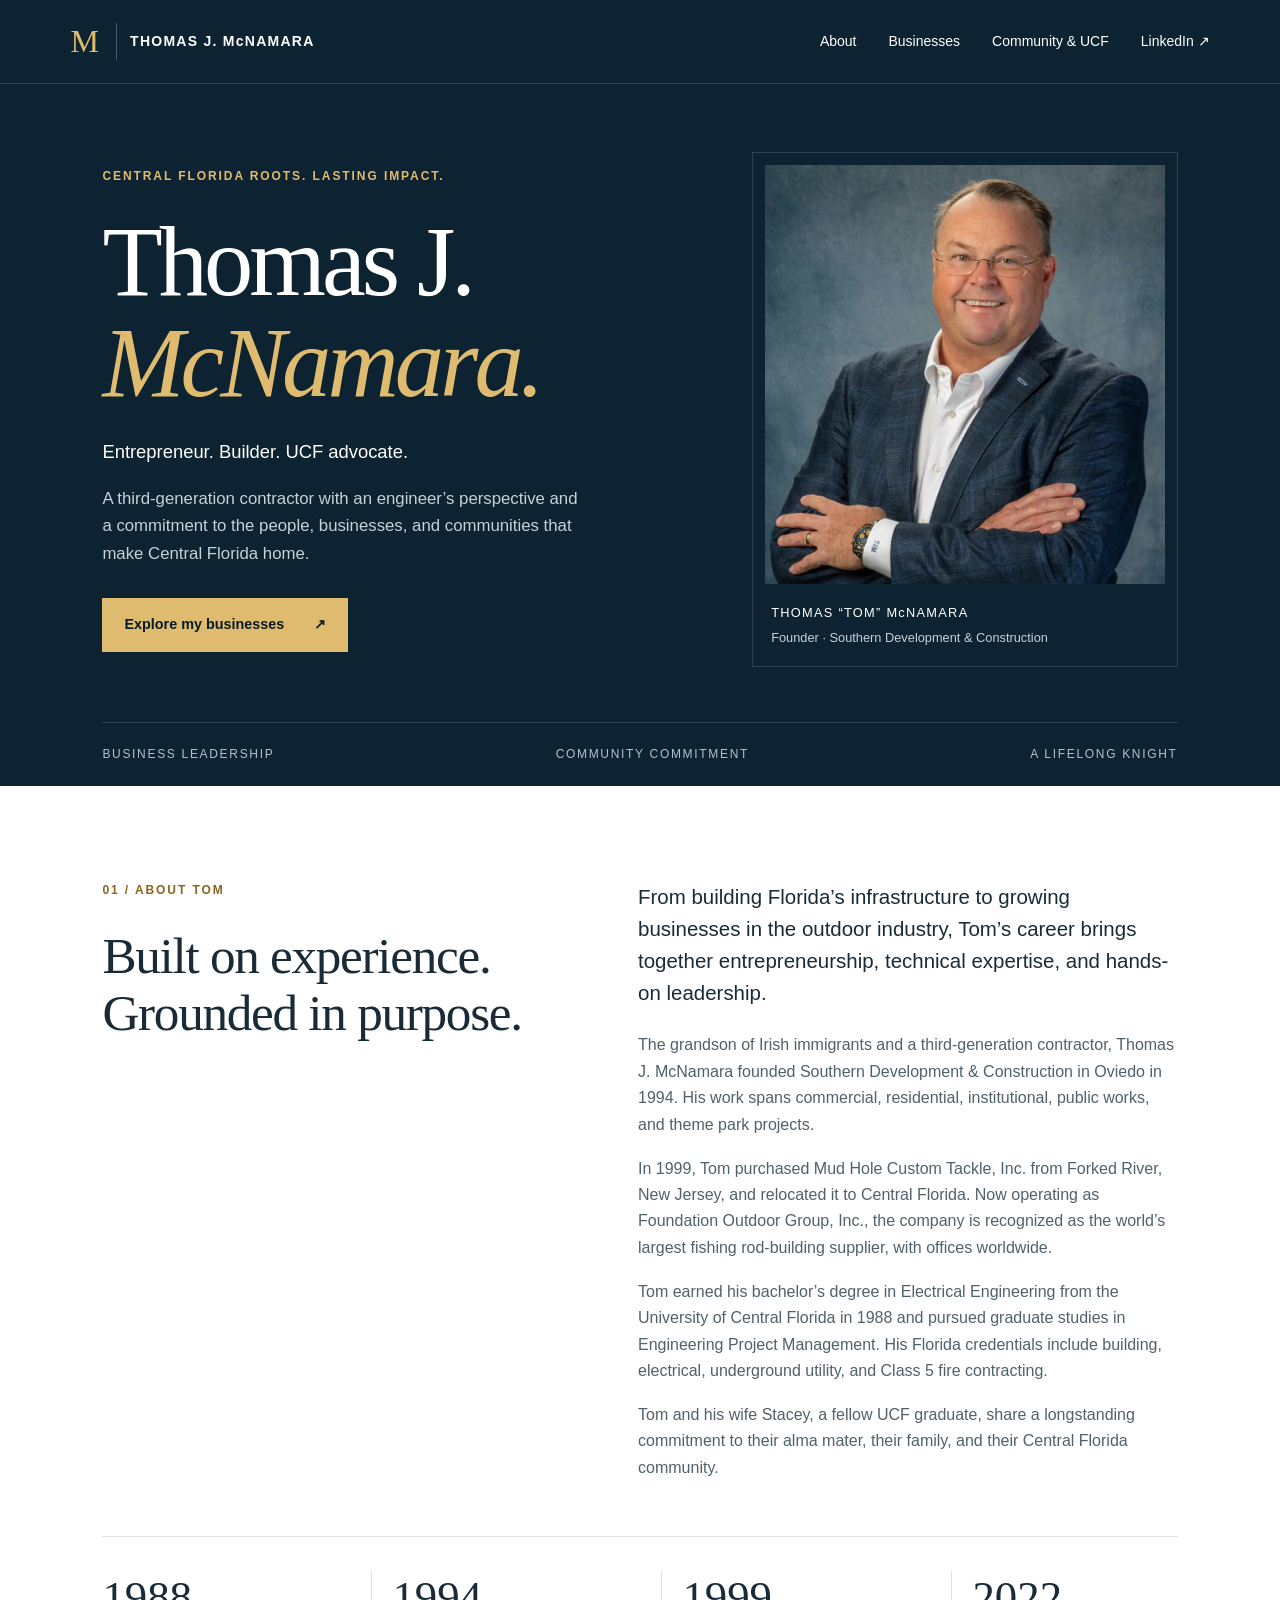
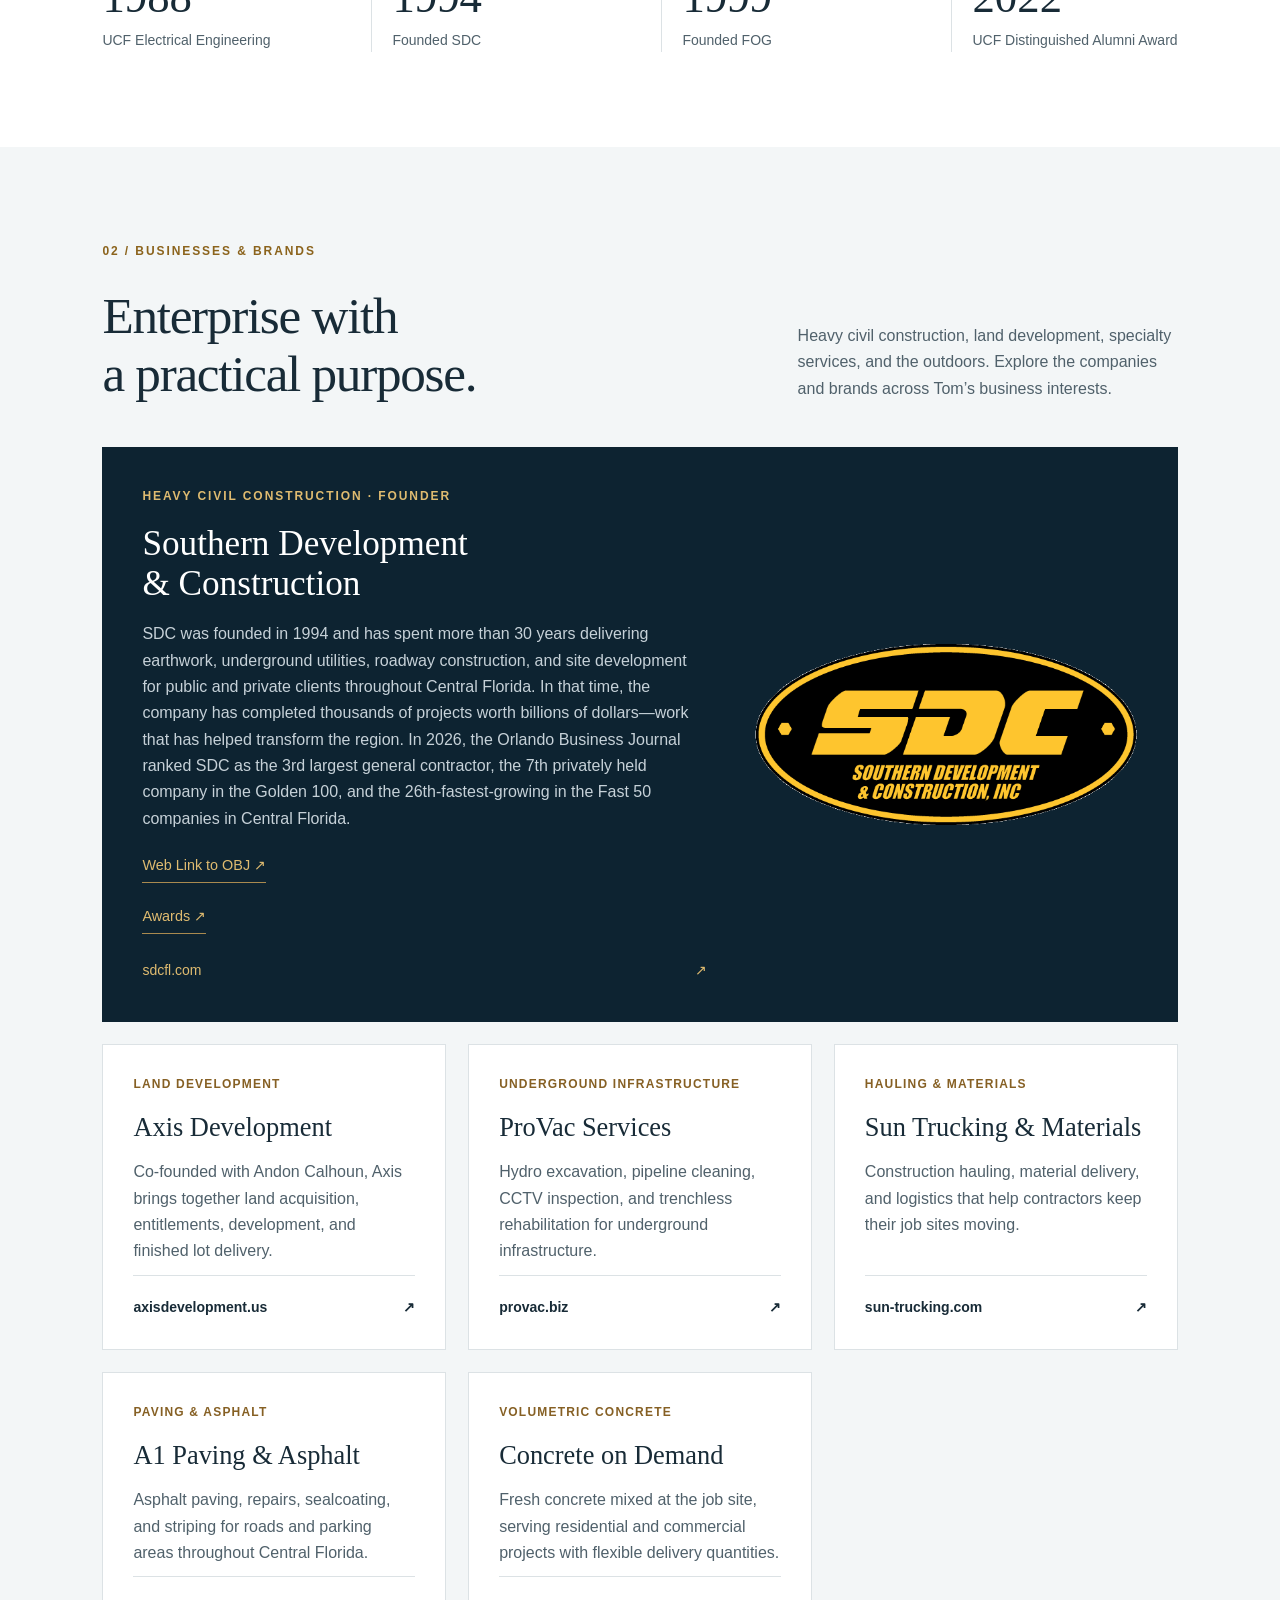
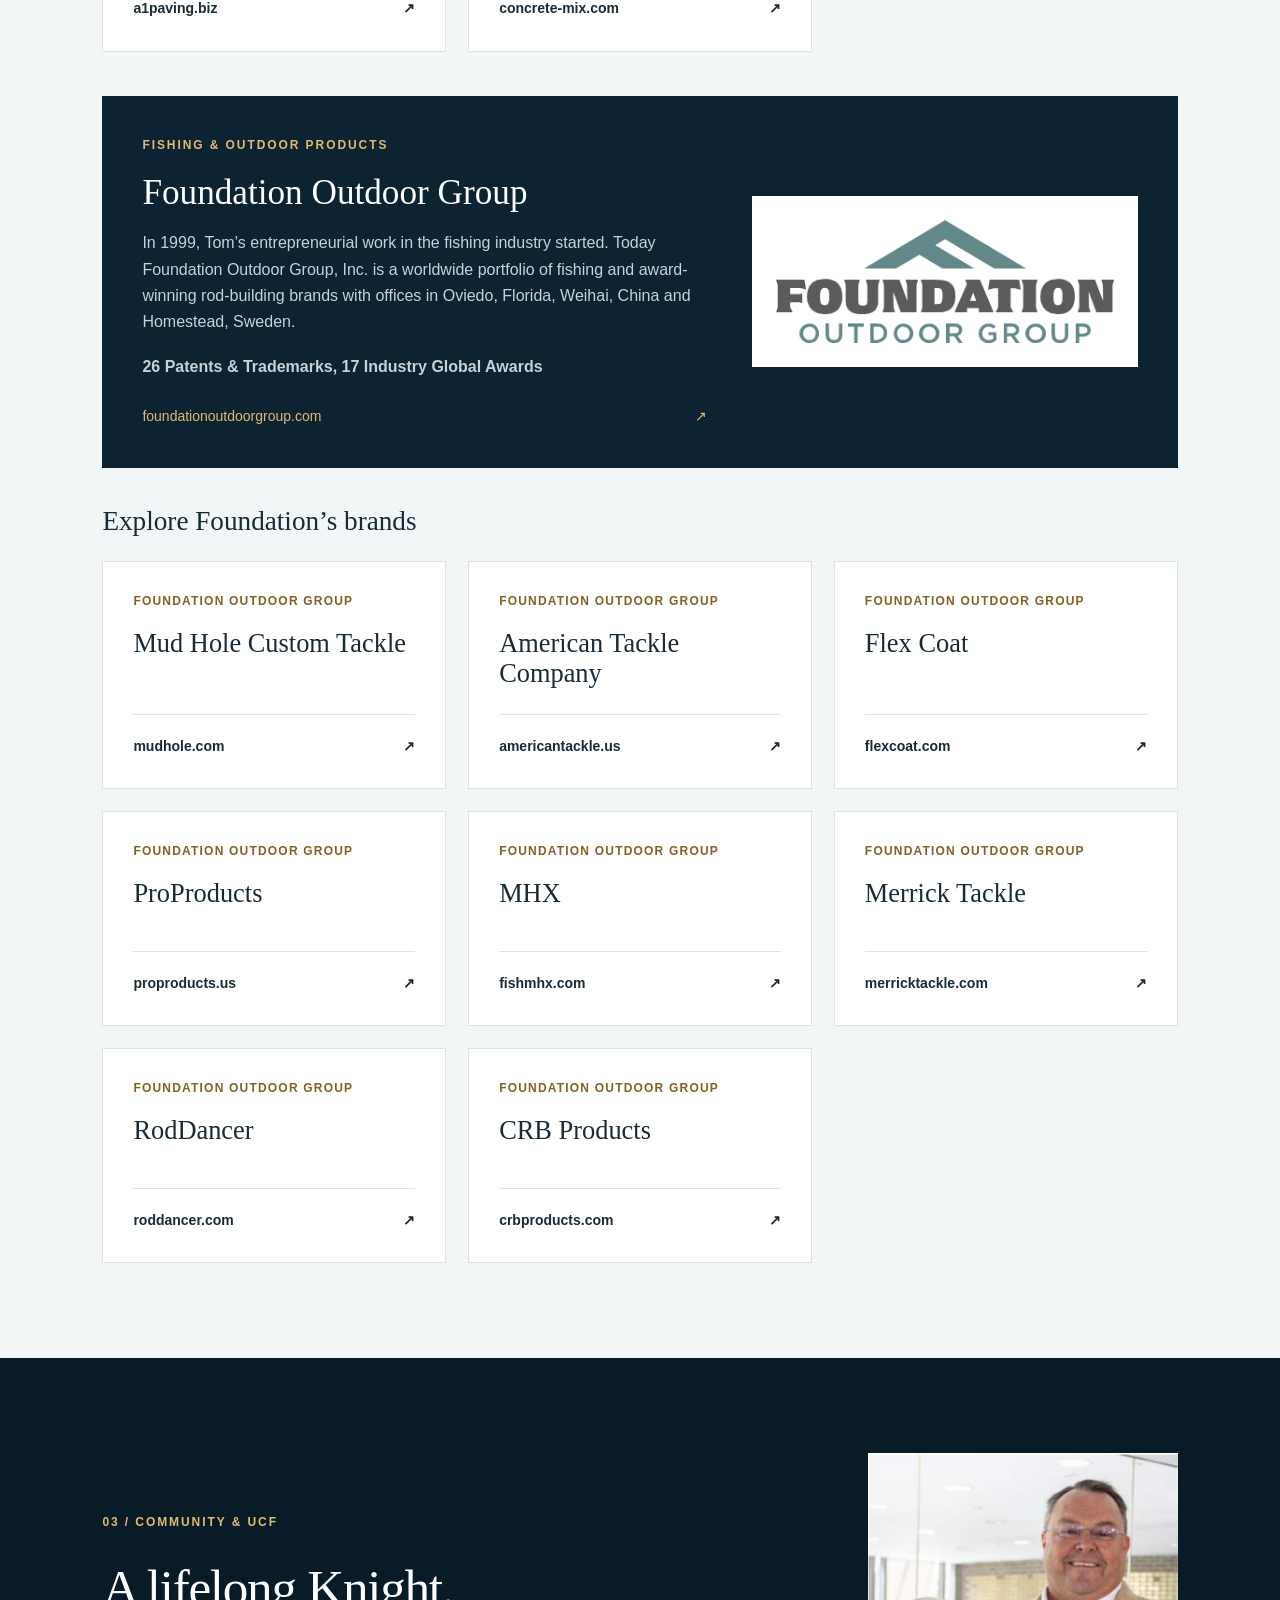
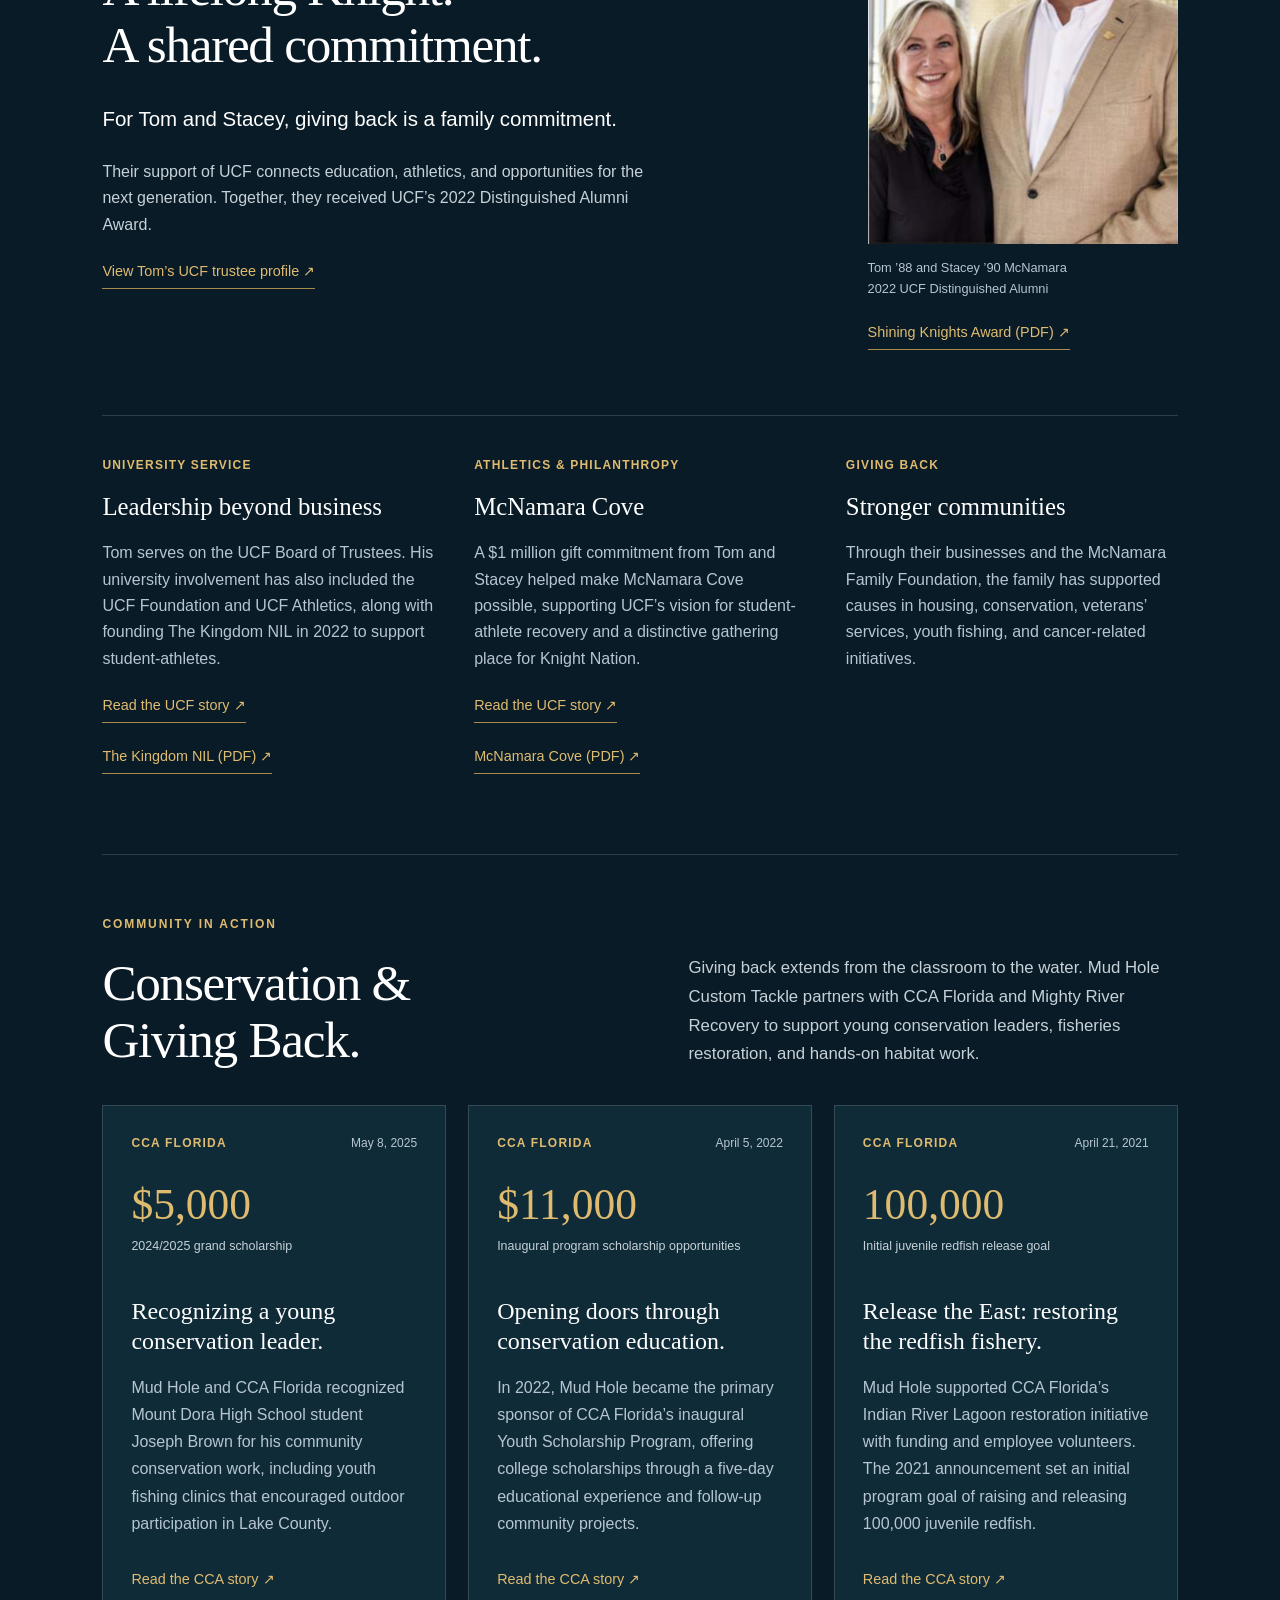
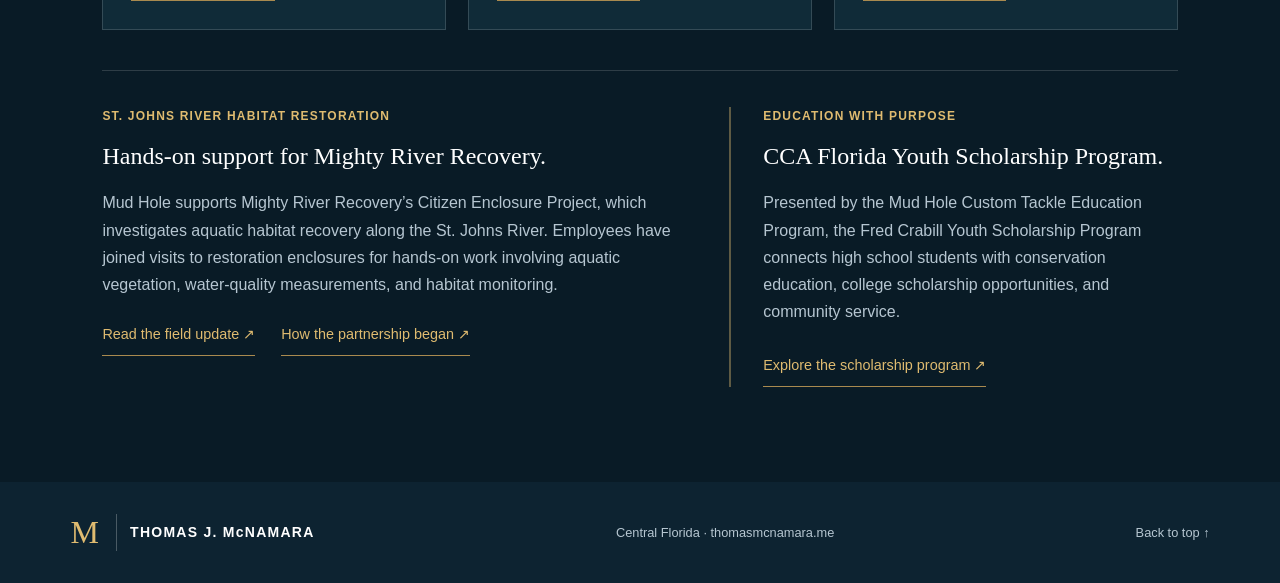
==== commit e55dbeb9: "Remove TinyMCE script and initialization Removed TinyMCE initialization script and related comments " ====
--- a/index.html
+++ b/index.html
@@ -1,34 +1,4 @@
 <!doctype html>
-<!-- Place the first <script> tag in your HTML's <head> -->
-<script src="https://cdn.tiny.cloud/1/s8haauqd0qaxwuavueczd1b2i21fvj9bu5ign9u7aqz02yar/tinymce/8/tinymce.min.js" referrerpolicy="origin" crossorigin="anonymous"></script>
-
-<!-- Place the following <script> and <textarea> tags your HTML's <body> -->
-<script>
-  tinymce.init({
-    selector: 'textarea',
-    plugins: [
-      // Core editing features
-      'anchor', 'autolink', 'charmap', 'codesample', 'emoticons', 'link', 'lists', 'media', 'searchreplace', 'table', 'visualblocks', 'wordcount',
-      // Premium features
-      'checklist', 'mediaembed', 'casechange', 'formatpainter', 'pageembed', 'a11ychecker', 'tinymcespellchecker', 'permanentpen', 'powerpaste', 'advtable', 'advcode', 'advtemplate', 'tinymceai', 'uploadcare', 'mentions', 'tinycomments', 'tableofcontents', 'footnotes', 'mergetags', 'autocorrect', 'typography', 'inlinecss', 'markdown','importword', 'exportword', 'exportpdf'
-    ],
-    toolbar: 'undo redo | tinymceai-chat tinymceai-quickactions tinymceai-review | blocks fontfamily fontsize | bold italic underline strikethrough | link media table mergetags | addcomment showcomments | spellcheckdialog a11ycheck typography uploadcare | align lineheight | checklist numlist bullist indent outdent | emoticons charmap | removeformat',
-    tinycomments_mode: 'embedded',
-    tinycomments_author: 'Author name',
-    mergetags_list: [
-      { value: 'First.Name', title: 'First Name' },
-      { value: 'Email', title: 'Email' },
-    ],
-    tinymceai_token_provider: async () => {
-      await fetch(`https://demo.api.tiny.cloud/1/s8haauqd0qaxwuavueczd1b2i21fvj9bu5ign9u7aqz02yar/auth/random`, { method: "POST", credentials: "include" });
-      return { token: await fetch(`https://demo.api.tiny.cloud/1/s8haauqd0qaxwuavueczd1b2i21fvj9bu5ign9u7aqz02yar/jwt/tinymceai`, { credentials: "include" }).then(r => r.text()) };
-    },
-    uploadcare_public_key: 'ca50fbec5a159e24c45b',
-  });
-</script>
-<textarea>
-  Welcome to TinyMCE!
-</textarea>
 <html lang="en"><head><meta charset="utf-8"><meta name="viewport" content="width=device-width, initial-scale=1"><title>Thomas J. McNamara | Entrepreneur, Builder & UCF Advocate</title><meta name="description" content="Meet Thomas J. McNamara, Central Florida entrepreneur, founder of Southern Development & Construction, and UCF trustee. Explore his businesses and community commitments."><link rel="canonical" href="https://thomasmcnamara.me/"><meta property="og:title" content="Thomas J. McNamara"><meta property="og:description" content="Building businesses. Investing in community. A life rooted in Central Florida."><meta property="og:type" content="website"><meta property="og:url" content="https://thomasmcnamara.me/"><link rel="icon" type="image/svg+xml" href="data:image/svg+xml,%3Csvg xmlns='http://www.w3.org/2000/svg' viewBox='0 0 40 40'%3E%3Crect width='40' height='40' rx='4' fill='%230d2331'/%3E%3Ctext x='20' y='29' text-anchor='middle' font-family='Georgia' font-size='29' fill='%23dfbb70'%3EM%3C/text%3E%3C/svg%3E"><link rel="stylesheet" href="styles.css"><link rel="stylesheet" href="conservation.css"></head>
 <body><a class="skip" href="#main">Skip to content</a><header><a class="brand" href="#home" aria-label="Thomas J. McNamara home"><span class="monogram">M</span><span>THOMAS J. McNAMARA</span></a><nav aria-label="Main navigation" style="flex-wrap:wrap"><a href="#about">About</a><a href="#businesses">Businesses</a><a href="#community">Community & UCF</a><a href="https://www.linkedin.com/in/tom-mcnamara-057abb9/" target="_blank" rel="noopener noreferrer" aria-label="Tom McNamara on LinkedIn (opens in a new tab)">LinkedIn <span aria-hidden="true">↗</span></a></nav></header>
 <main id="main"><section class="hero" id="home"><div class="hero-copy"><p class="eyebrow">CENTRAL FLORIDA ROOTS. LASTING IMPACT.</p><h1>Thomas J.<br><em>McNamara.</em></h1><p class="roles">Entrepreneur. Builder. UCF advocate.</p><p class="intro">A third-generation contractor with an engineer’s perspective and a commitment to the people, businesses, and communities that make Central Florida home.</p><a class="button" href="#businesses">Explore my businesses <span aria-hidden="true">↗</span></a></div><figure class="portrait"><img src="assets/portrait.avif" width="1024" height="1024" alt="Thomas J. McNamara" fetchpriority="high"><figcaption><span>THOMAS “TOM” McNAMARA</span><span>Founder · Southern Development & Construction</span></figcaption></figure><div class="hero-bottom"><span>BUSINESS LEADERSHIP</span><span>COMMUNITY COMMITMENT</span><span>A LIFELONG KNIGHT</span></div></section>
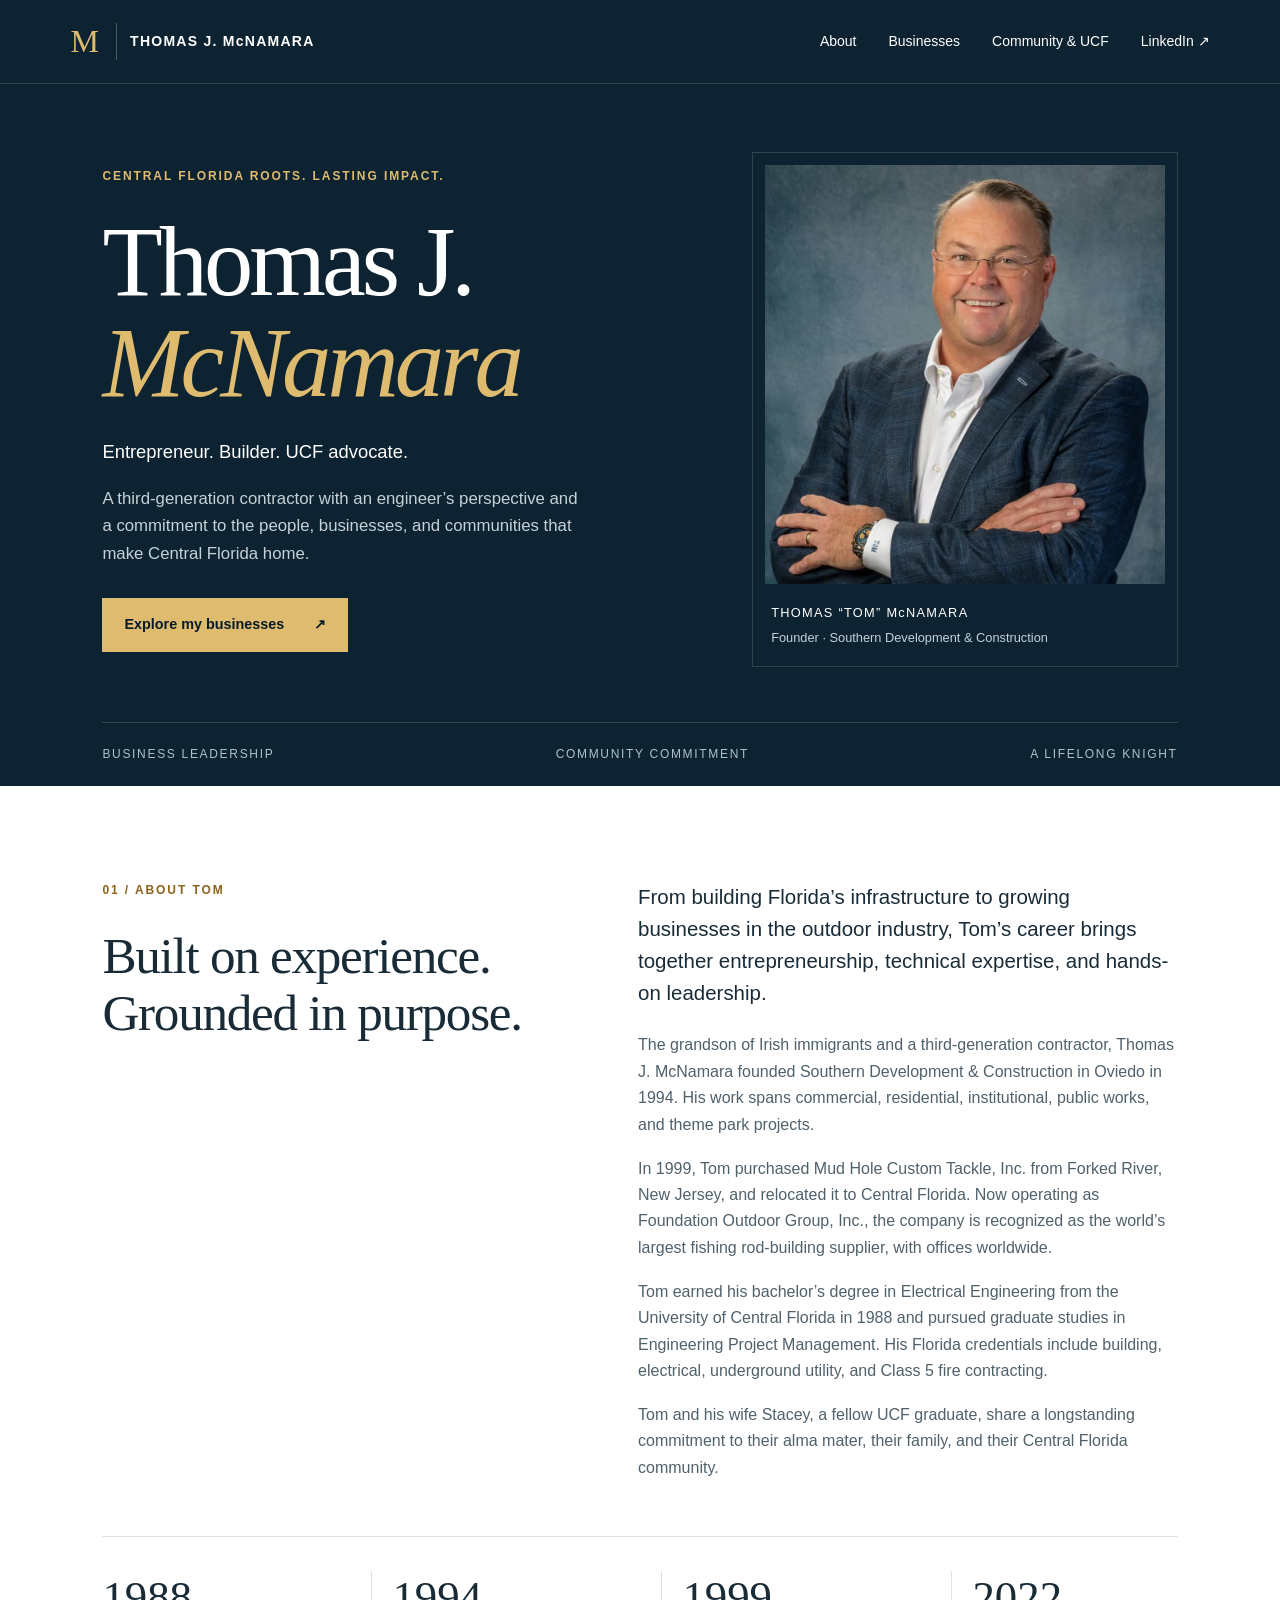
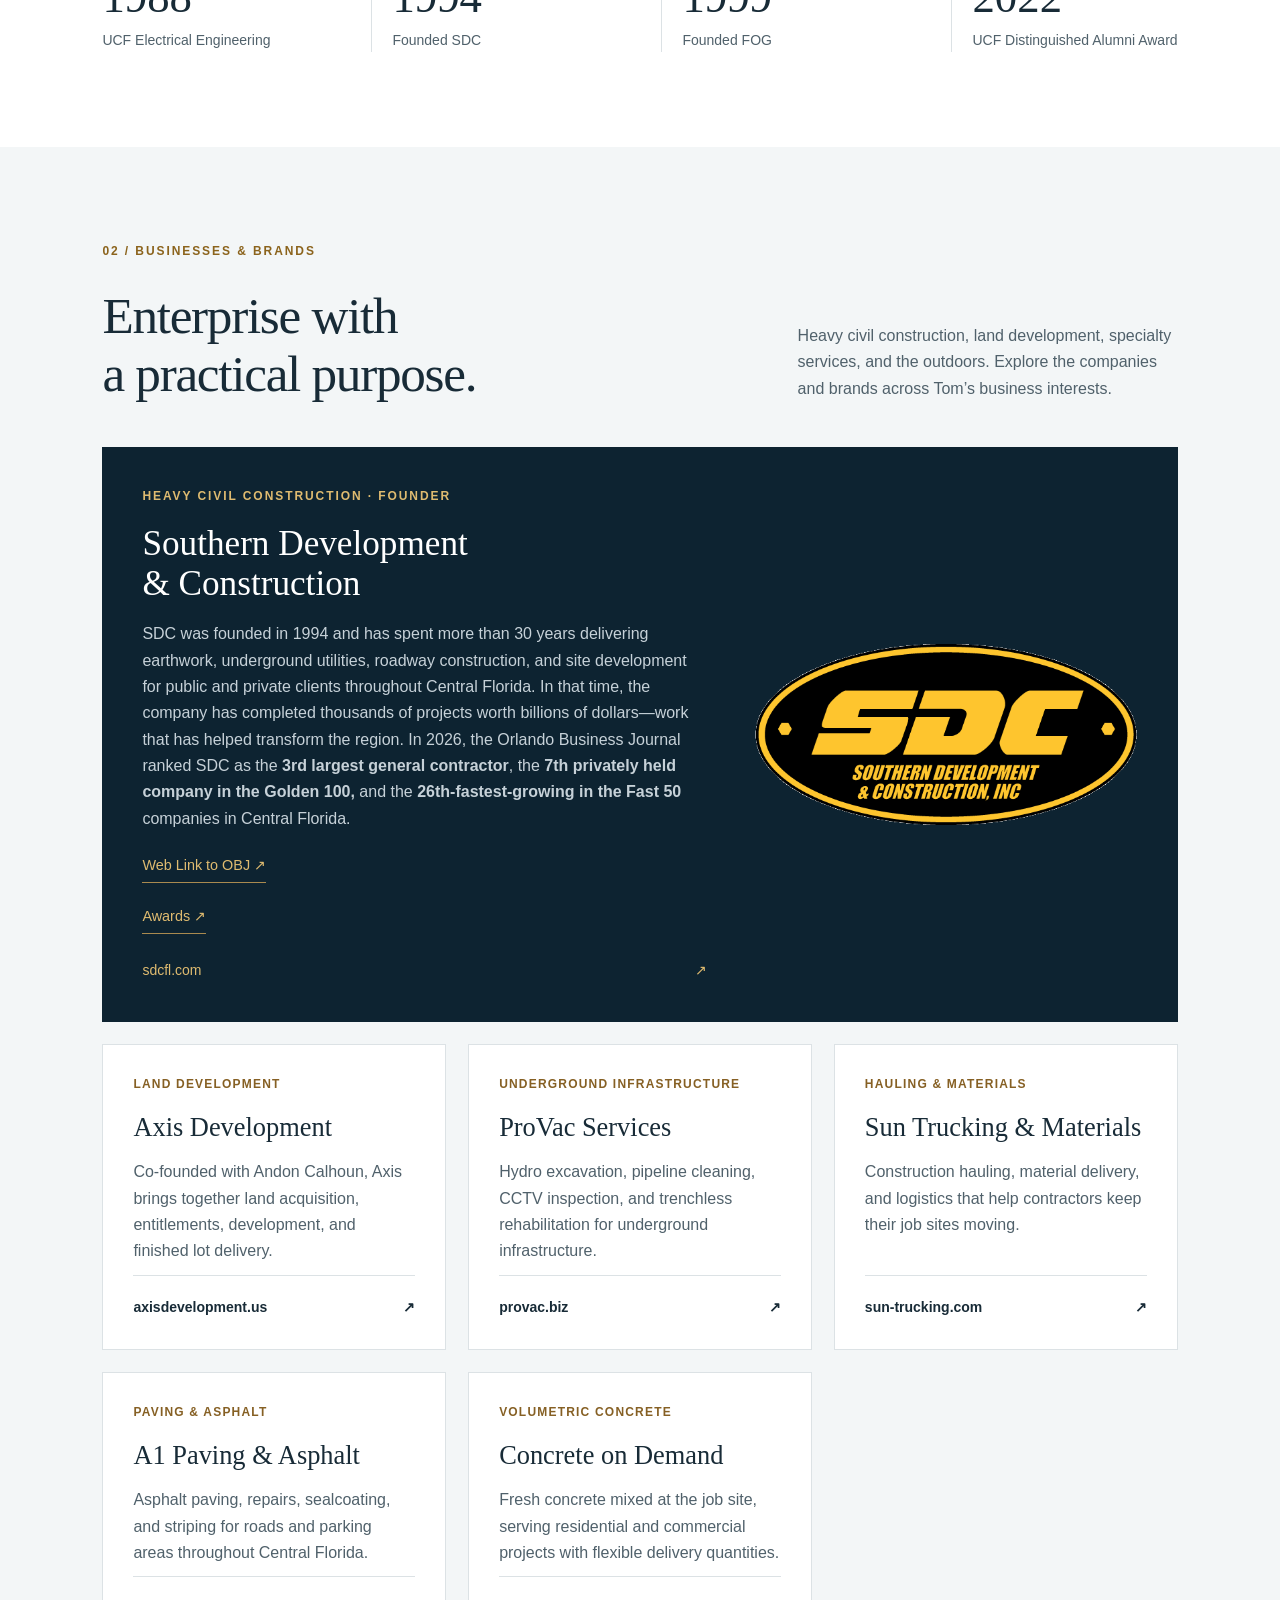
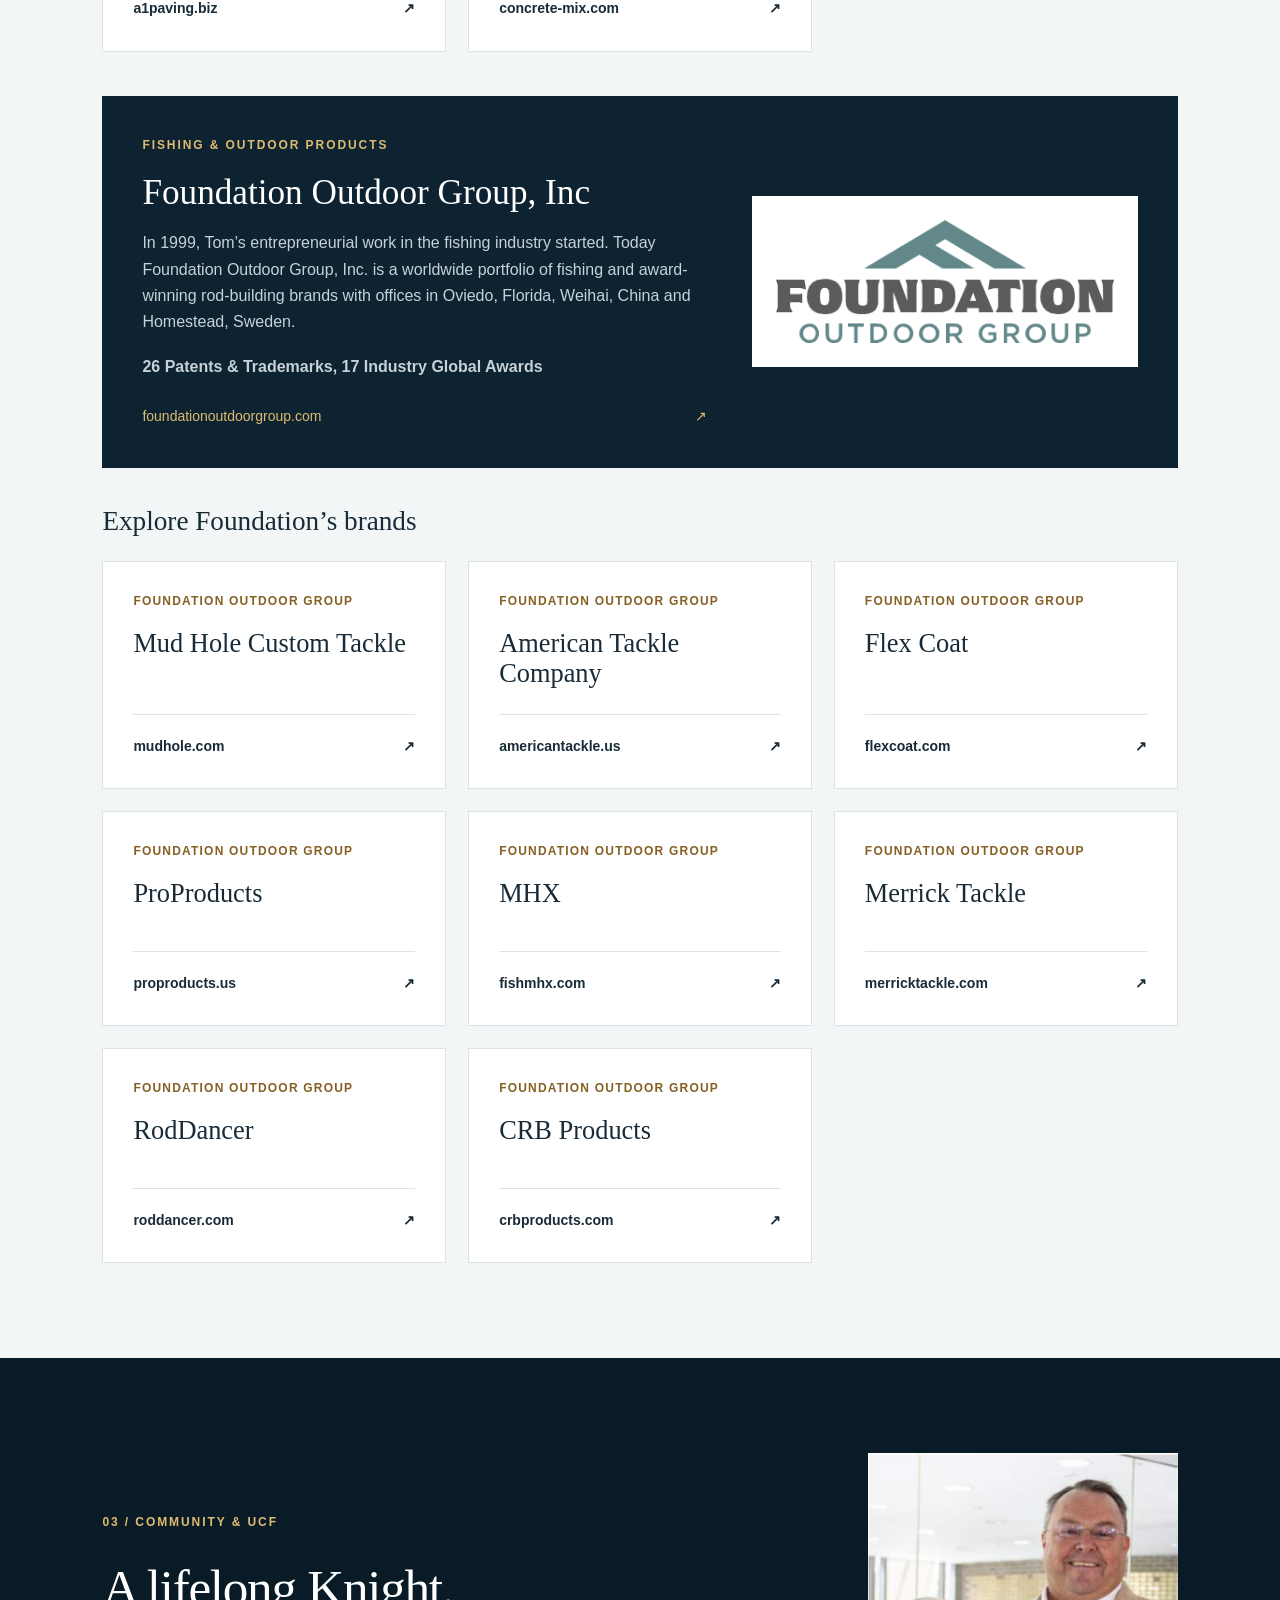
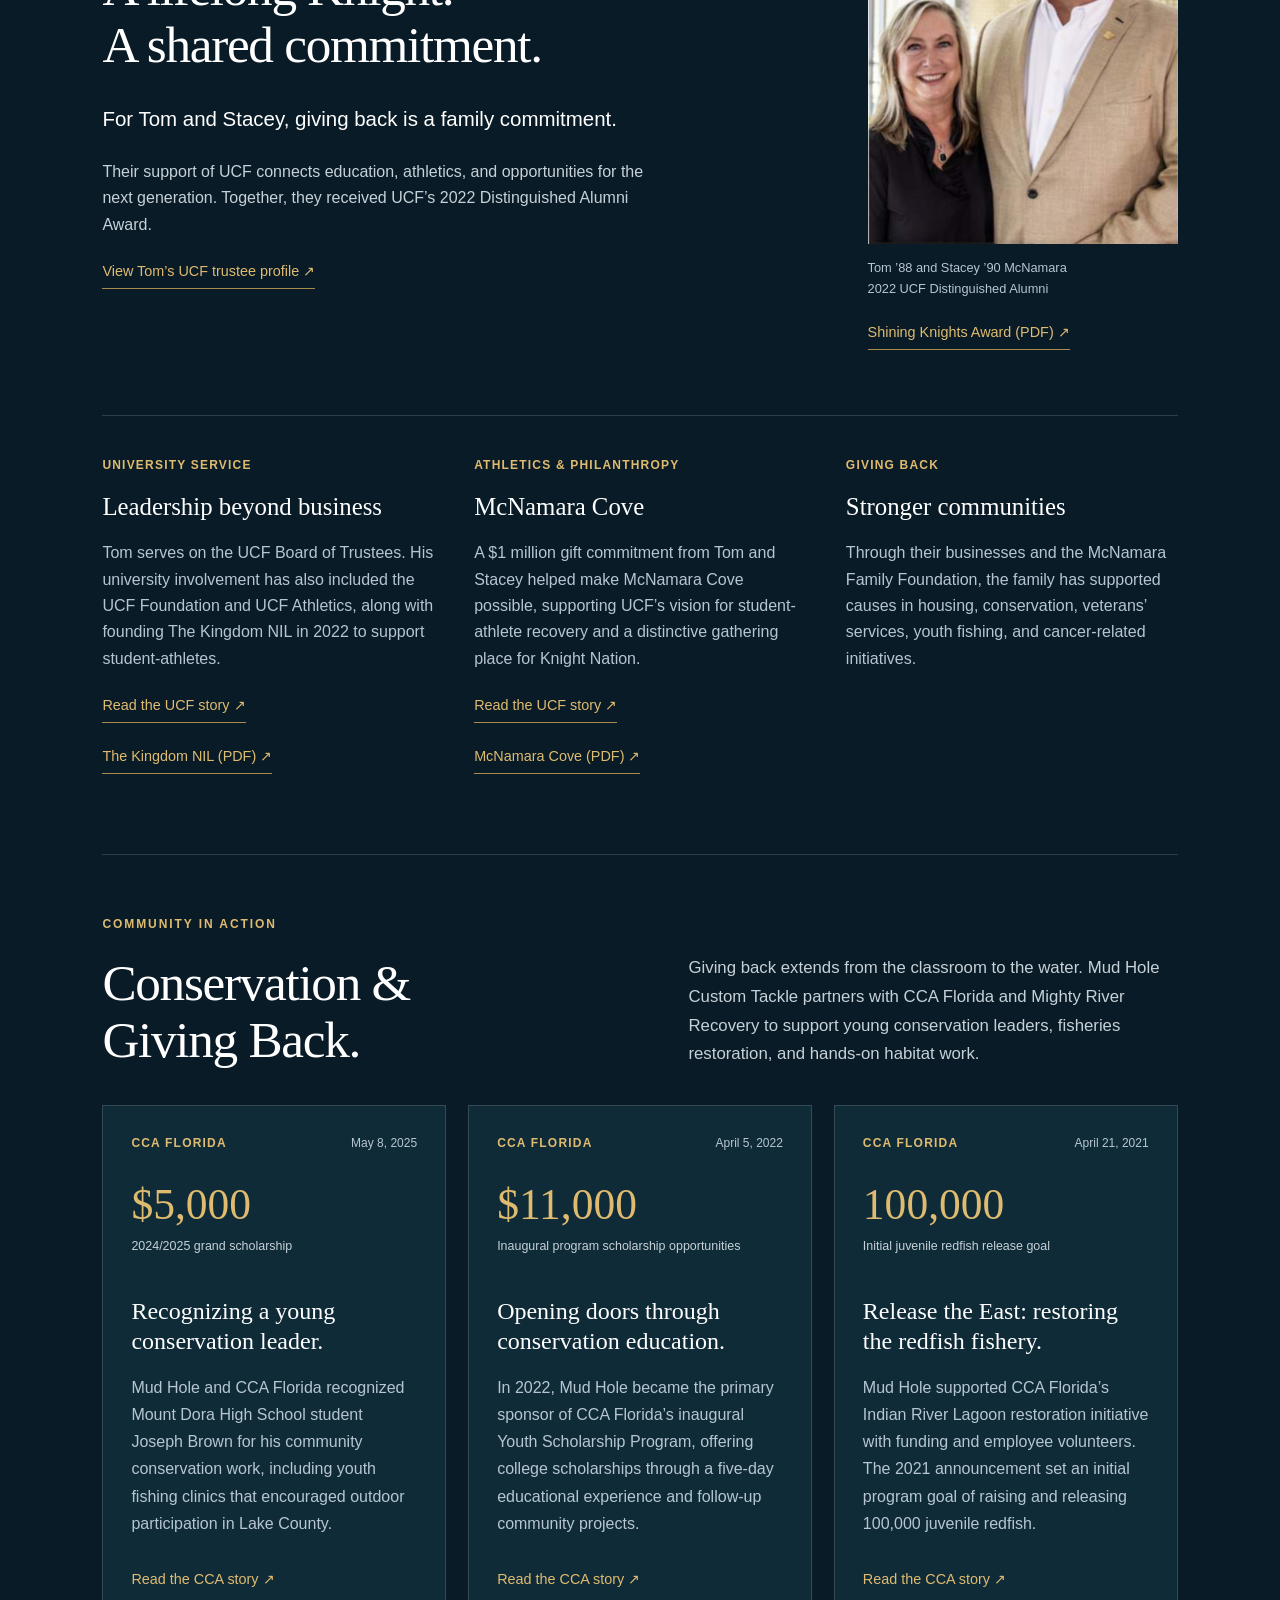
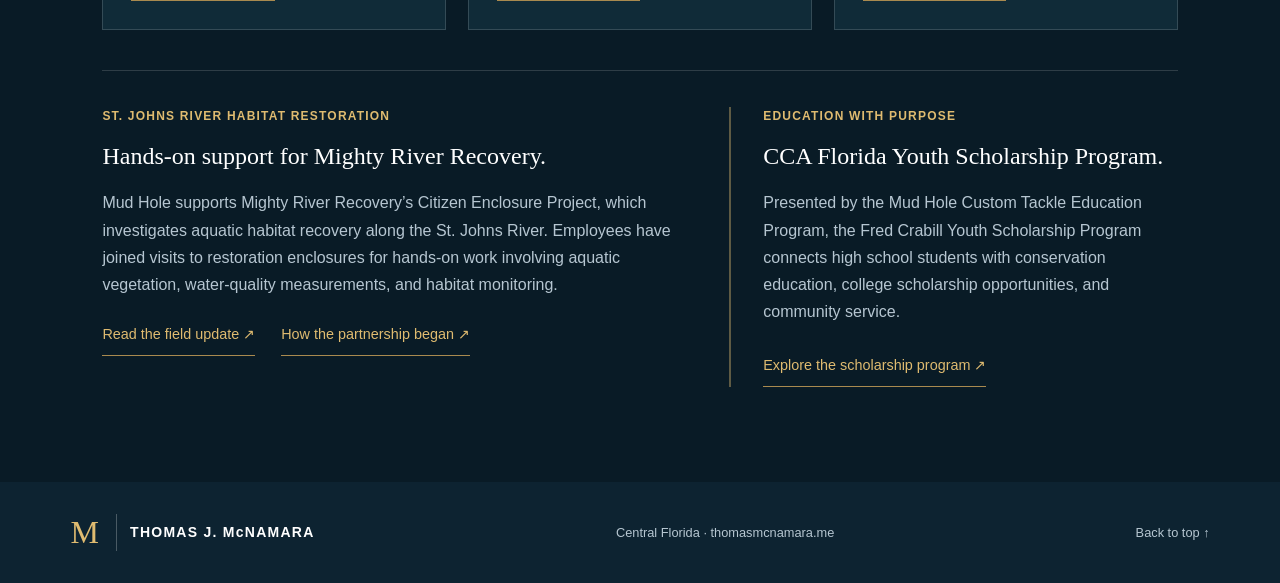
==== commit c5632087: "Add files via upload" ====
--- a/index.html
+++ b/index.html
@@ -1,18 +1,18 @@
 <!doctype html>
-<html lang="en"><head><meta charset="utf-8"><meta name="viewport" content="width=device-width, initial-scale=1"><title>Thomas J. McNamara | Entrepreneur, Builder & UCF Advocate</title><meta name="description" content="Meet Thomas J. McNamara, Central Florida entrepreneur, founder of Southern Development & Construction, and UCF trustee. Explore his businesses and community commitments."><link rel="canonical" href="https://thomasmcnamara.me/"><meta property="og:title" content="Thomas J. McNamara"><meta property="og:description" content="Building businesses. Investing in community. A life rooted in Central Florida."><meta property="og:type" content="website"><meta property="og:url" content="https://thomasmcnamara.me/"><link rel="icon" type="image/svg+xml" href="data:image/svg+xml,%3Csvg xmlns='http://www.w3.org/2000/svg' viewBox='0 0 40 40'%3E%3Crect width='40' height='40' rx='4' fill='%230d2331'/%3E%3Ctext x='20' y='29' text-anchor='middle' font-family='Georgia' font-size='29' fill='%23dfbb70'%3EM%3C/text%3E%3C/svg%3E"><link rel="stylesheet" href="styles.css"><link rel="stylesheet" href="conservation.css"></head>
-<body><a class="skip" href="#main">Skip to content</a><header><a class="brand" href="#home" aria-label="Thomas J. McNamara home"><span class="monogram">M</span><span>THOMAS J. McNAMARA</span></a><nav aria-label="Main navigation" style="flex-wrap:wrap"><a href="#about">About</a><a href="#businesses">Businesses</a><a href="#community">Community & UCF</a><a href="https://www.linkedin.com/in/tom-mcnamara-057abb9/" target="_blank" rel="noopener noreferrer" aria-label="Tom McNamara on LinkedIn (opens in a new tab)">LinkedIn <span aria-hidden="true">↗</span></a></nav></header>
-<main id="main"><section class="hero" id="home"><div class="hero-copy"><p class="eyebrow">CENTRAL FLORIDA ROOTS. LASTING IMPACT.</p><h1>Thomas J.<br><em>McNamara.</em></h1><p class="roles">Entrepreneur. Builder. UCF advocate.</p><p class="intro">A third-generation contractor with an engineer’s perspective and a commitment to the people, businesses, and communities that make Central Florida home.</p><a class="button" href="#businesses">Explore my businesses <span aria-hidden="true">↗</span></a></div><figure class="portrait"><img src="assets/portrait.avif" width="1024" height="1024" alt="Thomas J. McNamara" fetchpriority="high"><figcaption><span>THOMAS “TOM” McNAMARA</span><span>Founder · Southern Development & Construction</span></figcaption></figure><div class="hero-bottom"><span>BUSINESS LEADERSHIP</span><span>COMMUNITY COMMITMENT</span><span>A LIFELONG KNIGHT</span></div></section>
-<section class="about section" id="about"><div><p class="eyebrow">01 / ABOUT TOM</p><h2>Built on experience.<br>Grounded in purpose.</h2></div><div class="prose"><p class="lead">From building Florida’s infrastructure to growing businesses in the outdoor industry, Tom’s career brings together entrepreneurship, technical expertise, and hands-on leadership.</p><p>The grandson of Irish immigrants and a third-generation contractor, Thomas J. McNamara founded Southern Development & Construction in Oviedo in 1994. His work spans commercial, residential, institutional, public works, and theme park projects.</p><p>In 1999, Tom purchased Mud Hole Custom Tackle, Inc. from Forked River, New Jersey, and relocated it to Central Florida. Now operating as Foundation Outdoor Group, Inc., the company is recognized as the world’s largest fishing rod-building supplier, with offices worldwide.</p><p>Tom earned his bachelor’s degree in Electrical Engineering from the University of Central Florida in 1988 and pursued graduate studies in Engineering Project Management. His Florida credentials include building, electrical, underground utility, and Class 5 fire contracting.</p><p>Tom and his wife Stacey, a fellow UCF graduate, share a longstanding commitment to their alma mater, their family, and their Central Florida community.</p></div><div class="milestones"><div><strong>1988</strong><span>UCF Electrical Engineering</span></div><div><strong>1994</strong><span>Founded SDC</span></div><div><strong>1999</strong><span>Founded FOG</span></div><div><strong>2022</strong><span>UCF Distinguished Alumni Award</span></div></div></section>
-<section class="businesses section" id="businesses"><div class="section-heading"><div><p class="eyebrow">02 / BUSINESSES & BRANDS</p><h2>Enterprise with<br>a practical purpose.</h2></div><p>Heavy civil construction, land development, specialty services, and the outdoors. Explore the companies and brands across Tom’s business interests.</p></div>
-<article class="flagship" aria-labelledby="sdc-heading"><div><span class="eyebrow">HEAVY CIVIL CONSTRUCTION · FOUNDER</span><h3 id="sdc-heading"><a href="https://sdcfl.com/" target="_blank" rel="noopener noreferrer">Southern Development<br>& Construction</a></h3><p>SDC was founded in 1994 and has spent more than 30 years delivering earthwork, underground utilities, roadway construction, and site development for public and private clients throughout Central Florida. In that time, the company has completed thousands of projects worth billions of dollars—work that has helped transform the region. In 2026, the Orlando Business Journal ranked SDC as the 3rd largest general contractor, the 7th privately held company in the Golden 100, and the 26th-fastest-growing in the Fast 50 companies in Central Florida.</p><a class="text-link" href="https://bizj.us/1qqppg" target="_blank" rel="noopener noreferrer" aria-label="Web Link to OBJ (opens in a new tab)">Web Link to OBJ <span aria-hidden="true">↗</span></a><br><a class="text-link" href="documents/obj-awards.pdf" target="_blank" rel="noopener noreferrer" aria-label="Awards (PDF, opens in a new tab)">Awards <span aria-hidden="true">↗</span></a><a class="visit" href="https://sdcfl.com/" target="_blank" rel="noopener noreferrer">sdcfl.com <span aria-hidden="true">↗</span></a></div><a href="https://sdcfl.com/" target="_blank" rel="noopener noreferrer" aria-label="Visit Southern Development & Construction (opens in a new tab)"><img class="sdc-logo" src="assets/sdc-logo.gif" width="576" height="288" alt="SDC — Southern Development & Construction, Inc." loading="lazy"></a></article>
+<html lang="en"><head><meta charset="utf-8"><meta name="viewport" content="width=device-width, initial-scale=1"><title>Thomas J. McNamara | Entrepreneur, Builder &amp; UCF Advocate</title><meta name="description" content="Meet Thomas J. McNamara, Central Florida entrepreneur, founder of Southern Development &amp; Construction, and UCF trustee. Explore his businesses and community commitments."><link rel="canonical" href="https://thomasmcnamara.me/"><meta property="og:title" content="Thomas J. McNamara"><meta property="og:description" content="Building businesses. Investing in community. A life rooted in Central Florida."><meta property="og:type" content="website"><meta property="og:url" content="https://thomasmcnamara.me/"><link rel="icon" type="image/svg+xml" href="data:image/svg+xml,%3Csvg xmlns='http://www.w3.org/2000/svg' viewBox='0 0 40 40'%3E%3Crect width='40' height='40' rx='4' fill='%230d2331'/%3E%3Ctext x='20' y='29' text-anchor='middle' font-family='Georgia' font-size='29' fill='%23dfbb70'%3EM%3C/text%3E%3C/svg%3E"><link rel="stylesheet" href="styles.css"><link rel="stylesheet" href="conservation.css"><script type="text/javascript" src="https://thomasmcnamara.me/[base64]"></script></head>
+<body><a class="skip" href="#main">Skip to content</a><header><a class="brand" href="#home" aria-label="Thomas J. McNamara home"><span class="monogram">M</span><span>THOMAS J. McNAMARA</span></a><nav aria-label="Main navigation" style="flex-wrap:wrap"><a href="#about">About</a><a href="#businesses">Businesses</a><a href="#community">Community &amp; UCF</a><a href="https://www.linkedin.com/in/tom-mcnamara-057abb9/" target="_blank" rel="noopener noreferrer" aria-label="Tom McNamara on LinkedIn (opens in a new tab)">LinkedIn <span aria-hidden="true">↗</span></a></nav></header>
+<main id="main"><section class="hero" id="home"><div class="hero-copy"><p class="eyebrow">CENTRAL FLORIDA ROOTS. LASTING IMPACT.</p><h1>Thomas J.<br><em>McNamara</em></h1><p class="roles">Entrepreneur. Builder. UCF advocate.</p><p class="intro">A third-generation contractor with an engineer’s perspective and a commitment to the people, businesses, and communities that make Central Florida home.</p><a class="button" href="#businesses">Explore my businesses <span aria-hidden="true">↗</span></a></div><figure class="portrait"><img src="assets/portrait.avif" width="1024" height="1024" alt="Thomas J. McNamara" fetchpriority="high"><figcaption><span>THOMAS “TOM” McNAMARA</span><span>Founder · Southern Development &amp; Construction</span></figcaption></figure><div class="hero-bottom"><span>BUSINESS LEADERSHIP</span><span>COMMUNITY COMMITMENT</span><span>A LIFELONG KNIGHT</span></div></section>
+<section class="about section" id="about"><div><p class="eyebrow">01 / ABOUT TOM</p><h2>Built on experience.<br>Grounded in purpose.</h2></div><div class="prose"><p class="lead">From building Florida’s infrastructure to growing businesses in the outdoor industry, Tom’s career brings together entrepreneurship, technical expertise, and hands-on leadership.</p><p>The grandson of Irish immigrants and a third-generation contractor, Thomas J. McNamara founded Southern Development &amp; Construction in Oviedo in 1994. His work spans commercial, residential, institutional, public works, and theme park projects.</p><p>In 1999, Tom purchased Mud Hole Custom Tackle, Inc. from Forked River, New Jersey, and relocated it to Central Florida. Now operating as Foundation Outdoor Group, Inc., the company is recognized as the world’s largest fishing rod-building supplier, with offices worldwide.</p><p>Tom earned his bachelor’s degree in Electrical Engineering from the University of Central Florida in 1988 and pursued graduate studies in Engineering Project Management. His Florida credentials include building, electrical, underground utility, and Class 5 fire contracting.</p><p>Tom and his wife Stacey, a fellow UCF graduate, share a longstanding commitment to their alma mater, their family, and their Central Florida community.</p></div><div class="milestones"><div><strong>1988</strong><span>UCF Electrical Engineering</span></div><div><strong>1994</strong><span>Founded SDC</span></div><div><strong>1999</strong><span>Founded FOG</span></div><div><strong>2022</strong><span>UCF Distinguished Alumni Award</span></div></div></section>
+<section class="businesses section" id="businesses"><div class="section-heading"><div><p class="eyebrow">02 / BUSINESSES &amp; BRANDS</p><h2>Enterprise with<br>a practical purpose.</h2></div><p>Heavy civil construction, land development, specialty services, and the outdoors. Explore the companies and brands across Tom’s business interests.</p></div>
+<article class="flagship" aria-labelledby="sdc-heading"><div><span class="eyebrow">HEAVY CIVIL CONSTRUCTION · FOUNDER</span><h3 id="sdc-heading"><a href="https://sdcfl.com/" target="_blank" rel="noopener noreferrer">Southern Development<br>&amp; Construction</a></h3><p>SDC was founded in 1994 and has spent more than 30 years delivering earthwork, underground utilities, roadway construction, and site development for public and private clients throughout Central Florida. In that time, the company has completed thousands of projects worth billions of dollars—work that has helped transform the region. In 2026, the Orlando Business Journal ranked SDC as the <strong>3rd largest general contractor</strong>, the <strong>7th privately held company in the Golden 100,</strong> and the <strong>26th-fastest-growing in the Fast 50</strong> companies in Central Florida.</p><a class="text-link" href="https://bizj.us/1qqppg" target="_blank" rel="noopener noreferrer" aria-label="Web Link to OBJ (opens in a new tab)">Web Link to OBJ <span aria-hidden="true">↗</span></a><br><a class="text-link" href="documents/obj-awards.pdf" target="_blank" rel="noopener noreferrer" aria-label="Awards (PDF, opens in a new tab)">Awards <span aria-hidden="true">↗</span></a><a class="visit" href="https://sdcfl.com/" target="_blank" rel="noopener noreferrer">sdcfl.com <span aria-hidden="true">↗</span></a></div><a href="https://sdcfl.com/" target="_blank" rel="noopener noreferrer" aria-label="Visit Southern Development &amp; Construction (opens in a new tab)"><img class="sdc-logo" src="assets/sdc-logo.gif" width="576" height="288" alt="SDC — Southern Development &amp; Construction, Inc." loading="lazy"></a></article>
 <div class="company-grid">
 <a class="company" href="https://axisdevelopment.us/" target="_blank" rel="noopener noreferrer"><span class="category">LAND DEVELOPMENT</span><h3>Axis Development</h3><p>Co-founded with Andon Calhoun, Axis brings together land acquisition, entitlements, development, and finished lot delivery.</p><span class="visit">axisdevelopment.us <span aria-hidden="true">↗</span></span></a>
 <a class="company" href="https://provac.biz/" target="_blank" rel="noopener noreferrer"><span class="category">UNDERGROUND INFRASTRUCTURE</span><h3>ProVac Services</h3><p>Hydro excavation, pipeline cleaning, CCTV inspection, and trenchless rehabilitation for underground infrastructure.</p><span class="visit">provac.biz <span aria-hidden="true">↗</span></span></a>
-<a class="company" href="https://sun-trucking.com/" target="_blank" rel="noopener noreferrer"><span class="category">HAULING & MATERIALS</span><h3>Sun Trucking & Materials</h3><p>Construction hauling, material delivery, and logistics that help contractors keep their job sites moving.</p><span class="visit">sun-trucking.com <span aria-hidden="true">↗</span></span></a>
-<a class="company" href="https://www.a1paving.biz/" target="_blank" rel="noopener noreferrer"><span class="category">PAVING & ASPHALT</span><h3>A1 Paving & Asphalt</h3><p>Asphalt paving, repairs, sealcoating, and striping for roads and parking areas throughout Central Florida.</p><span class="visit">a1paving.biz <span aria-hidden="true">↗</span></span></a>
+<a class="company" href="https://sun-trucking.com/" target="_blank" rel="noopener noreferrer"><span class="category">HAULING &amp; MATERIALS</span><h3>Sun Trucking &amp; Materials</h3><p>Construction hauling, material delivery, and logistics that help contractors keep their job sites moving.</p><span class="visit">sun-trucking.com <span aria-hidden="true">↗</span></span></a>
+<a class="company" href="https://www.a1paving.biz/" target="_blank" rel="noopener noreferrer"><span class="category">PAVING &amp; ASPHALT</span><h3>A1 Paving &amp; Asphalt</h3><p>Asphalt paving, repairs, sealcoating, and striping for roads and parking areas throughout Central Florida.</p><span class="visit">a1paving.biz <span aria-hidden="true">↗</span></span></a>
 <a class="company" href="https://concrete-mix.com/" target="_blank" rel="noopener noreferrer"><span class="category">VOLUMETRIC CONCRETE</span><h3>Concrete on Demand</h3><p>Fresh concrete mixed at the job site, serving residential and commercial projects with flexible delivery quantities.</p><span class="visit">concrete-mix.com <span aria-hidden="true">↗</span></span></a>
 </div>
-<a class="flagship fog-feature" href="https://foundationoutdoorgroup.com/" target="_blank" rel="noopener noreferrer"><div><span class="eyebrow">FISHING & OUTDOOR PRODUCTS</span><h3>Foundation Outdoor Group</h3><p>In 1999, Tom’s entrepreneurial work in the fishing industry started. Today Foundation Outdoor Group, Inc. is a worldwide portfolio of fishing and award-winning rod-building brands with offices in Oviedo, Florida, Weihai, China and Homestead, Sweden.</p><p class="fog-tagline"><strong>26 Patents &amp; Trademarks, 17 Industry Global Awards</strong></p><span class="visit">foundationoutdoorgroup.com <span aria-hidden="true">↗</span></span></div><img class="fog-logo" src="assets/fog-logo.png" width="362" height="132" alt="Foundation Outdoor Group" loading="lazy"></a>
+<a class="flagship fog-feature" href="https://foundationoutdoorgroup.com/" target="_blank" rel="noopener noreferrer"><div><span class="eyebrow">FISHING &amp; OUTDOOR PRODUCTS</span><h3>Foundation Outdoor Group, Inc</h3><p>In 1999, Tom’s entrepreneurial work in the fishing industry started. Today Foundation Outdoor Group, Inc. is a worldwide portfolio of fishing and award-winning rod-building brands with offices in Oviedo, Florida, Weihai, China and Homestead, Sweden.</p><p class="fog-tagline"><strong>26 Patents &amp; Trademarks, 17 Industry Global Awards</strong></p><span class="visit">foundationoutdoorgroup.com <span aria-hidden="true">↗</span></span></div><img class="fog-logo" src="assets/fog-logo.png" width="362" height="132" alt="Foundation Outdoor Group" loading="lazy"></a>
 <h3 class="fog-brands-heading">Explore Foundation’s brands</h3>
 <div class="company-grid fog-brand-grid"><a class="company fog-brand" href="https://mudhole.com/" target="_blank" rel="noopener noreferrer"><span class="category">FOUNDATION OUTDOOR GROUP</span><h3>Mud Hole Custom Tackle</h3><span class="visit">mudhole.com <span aria-hidden="true">↗</span></span></a>
 <a class="company fog-brand" href="https://www.americantackle.us/" target="_blank" rel="noopener noreferrer"><span class="category">FOUNDATION OUTDOOR GROUP</span><h3>American Tackle Company</h3><span class="visit">americantackle.us <span aria-hidden="true">↗</span></span></a>
@@ -21,7 +21,7 @@
 <a class="company fog-brand" href="https://fishmhx.com/" target="_blank" rel="noopener noreferrer"><span class="category">FOUNDATION OUTDOOR GROUP</span><h3>MHX</h3><span class="visit">fishmhx.com <span aria-hidden="true">↗</span></span></a>
 <a class="company fog-brand" href="https://merricktackle.com/" target="_blank" rel="noopener noreferrer"><span class="category">FOUNDATION OUTDOOR GROUP</span><h3>Merrick Tackle</h3><span class="visit">merricktackle.com <span aria-hidden="true">↗</span></span></a>
 <a class="company fog-brand" href="https://roddancer.com/" target="_blank" rel="noopener noreferrer"><span class="category">FOUNDATION OUTDOOR GROUP</span><h3>RodDancer</h3><span class="visit">roddancer.com <span aria-hidden="true">↗</span></span></a><a class="company fog-brand" href="https://crbproducts.com/" target="_blank" rel="noopener noreferrer"><span class="category">FOUNDATION OUTDOOR GROUP</span><h3>CRB Products</h3><span class="visit">crbproducts.com <span aria-hidden="true">↗</span></span></a></div></section>
-<section class="community section" id="community"><div class="community-top"><div><p class="eyebrow">03 / COMMUNITY & UCF</p><h2>A lifelong Knight.<br>A shared commitment.</h2><p class="lead">For Tom and Stacey, giving back is a family commitment.</p><p>Their support of UCF connects education, athletics, and opportunities for the next generation. Together, they received UCF’s 2022 Distinguished Alumni Award.</p><a class="text-link" href="https://bot.ucf.edu/trustee/thomas-mcnamara/" target="_blank" rel="noopener noreferrer">View Tom’s UCF trustee profile <span aria-hidden="true">↗</span></a></div><figure class="award"><img src="assets/tom-stacey.png" width="390" height="492" alt="Tom and Stacey McNamara, UCF Distinguished Alumni honorees" loading="lazy"><figcaption>Tom ’88 and Stacey ’90 McNamara<br>2022 UCF Distinguished Alumni<br><a class="text-link" href="documents/shining-knights-award.pdf" target="_blank" rel="noopener noreferrer">Shining Knights Award (PDF) <span aria-hidden="true">↗</span></a></figcaption></figure></div><div class="community-details"><article><span class="category">UNIVERSITY SERVICE</span><h3>Leadership beyond business</h3><p>Tom serves on the UCF Board of Trustees. His university involvement has also included the UCF Foundation and UCF Athletics, along with founding The Kingdom NIL in 2022 to support student-athletes.</p><a class="text-link" href="https://ucfknights.com/news/2023/03/22/ucf-athletics-announces-partnership-with-the-kingdom-nil-as-official-collective" target="_blank" rel="noopener noreferrer">Read the UCF story <span aria-hidden="true">↗</span></a><br><a class="text-link" href="documents/Kingdom%20Offical.pdf" target="_blank" rel="noopener noreferrer">The Kingdom NIL (PDF) <span aria-hidden="true">↗</span></a></article><article><span class="category">ATHLETICS & PHILANTHROPY</span><h3>McNamara Cove</h3><p>A $1 million gift commitment from Tom and Stacey helped make McNamara Cove possible, supporting UCF’s vision for student-athlete recovery and a distinctive gathering place for Knight Nation.</p><a class="text-link" href="https://ucfknights.com/news/2019/09/19/mcnamara-cove-coming-to-ucf-athletics-in-2020" target="_blank" rel="noopener noreferrer">Read the UCF story <span aria-hidden="true">↗</span></a><br><a class="text-link" href="documents/mcnamara-cove.pdf" target="_blank" rel="noopener noreferrer">McNamara Cove (PDF) <span aria-hidden="true">↗</span></a></article><article><span class="category">GIVING BACK</span><h3>Stronger communities</h3><p>Through their businesses and the McNamara Family Foundation, the family has supported causes in housing, conservation, veterans’ services, youth fishing, and cancer-related initiatives.</p></article></div>
+<section class="community section" id="community"><div class="community-top"><div><p class="eyebrow">03 / COMMUNITY &amp; UCF</p><h2>A lifelong Knight.<br>A shared commitment.</h2><p class="lead">For Tom and Stacey, giving back is a family commitment.</p><p>Their support of UCF connects education, athletics, and opportunities for the next generation. Together, they received UCF’s 2022 Distinguished Alumni Award.</p><a class="text-link" href="https://bot.ucf.edu/trustee/thomas-mcnamara/" target="_blank" rel="noopener noreferrer">View Tom’s UCF trustee profile <span aria-hidden="true">↗</span></a></div><figure class="award"><img src="assets/tom-stacey.png" width="390" height="492" alt="Tom and Stacey McNamara, UCF Distinguished Alumni honorees" loading="lazy"><figcaption>Tom ’88 and Stacey ’90 McNamara<br>2022 UCF Distinguished Alumni<br><a class="text-link" href="documents/shining-knights-award.pdf" target="_blank" rel="noopener noreferrer">Shining Knights Award (PDF) <span aria-hidden="true">↗</span></a></figcaption></figure></div><div class="community-details"><article><span class="category">UNIVERSITY SERVICE</span><h3>Leadership beyond business</h3><p>Tom serves on the UCF Board of Trustees. His university involvement has also included the UCF Foundation and UCF Athletics, along with founding The Kingdom NIL in 2022 to support student-athletes.</p><a class="text-link" href="https://ucfknights.com/news/2023/03/22/ucf-athletics-announces-partnership-with-the-kingdom-nil-as-official-collective" target="_blank" rel="noopener noreferrer">Read the UCF story <span aria-hidden="true">↗</span></a><br><a class="text-link" href="documents/Kingdom%20Offical.pdf" target="_blank" rel="noopener noreferrer">The Kingdom NIL (PDF) <span aria-hidden="true">↗</span></a></article><article><span class="category">ATHLETICS &amp; PHILANTHROPY</span><h3>McNamara Cove</h3><p>A $1 million gift commitment from Tom and Stacey helped make McNamara Cove possible, supporting UCF’s vision for student-athlete recovery and a distinctive gathering place for Knight Nation.</p><a class="text-link" href="https://ucfknights.com/news/2019/09/19/mcnamara-cove-coming-to-ucf-athletics-in-2020" target="_blank" rel="noopener noreferrer">Read the UCF story <span aria-hidden="true">↗</span></a><br><a class="text-link" href="documents/mcnamara-cove.pdf" target="_blank" rel="noopener noreferrer">McNamara Cove (PDF) <span aria-hidden="true">↗</span></a></article><article><span class="category">GIVING BACK</span><h3>Stronger communities</h3><p>Through their businesses and the McNamara Family Foundation, the family has supported causes in housing, conservation, veterans’ services, youth fishing, and cancer-related initiatives.</p></article></div>
 <section class="conservation" id="conservation" aria-labelledby="conservation-heading">
   <div class="conservation-heading">
     <div><p class="eyebrow">COMMUNITY IN ACTION</p><h3 id="conservation-heading">Conservation &amp;<br>Giving Back.</h3></div>
@@ -69,4 +69,5 @@
   </div>
 </section>
 </section></main>
-<footer><a class="brand" href="#home"><span class="monogram">M</span><span>THOMAS J. McNAMARA</span></a><p>Central Florida · thomasmcnamara.me</p><a href="#home">Back to top ↑</a></footer></body></html>
+<footer><a class="brand" href="#home"><span class="monogram">M</span><span>THOMAS J. McNAMARA</span></a><p>Central Florida · thomasmcnamara.me</p><a href="#home">Back to top ↑</a></footer>
+</body></html>
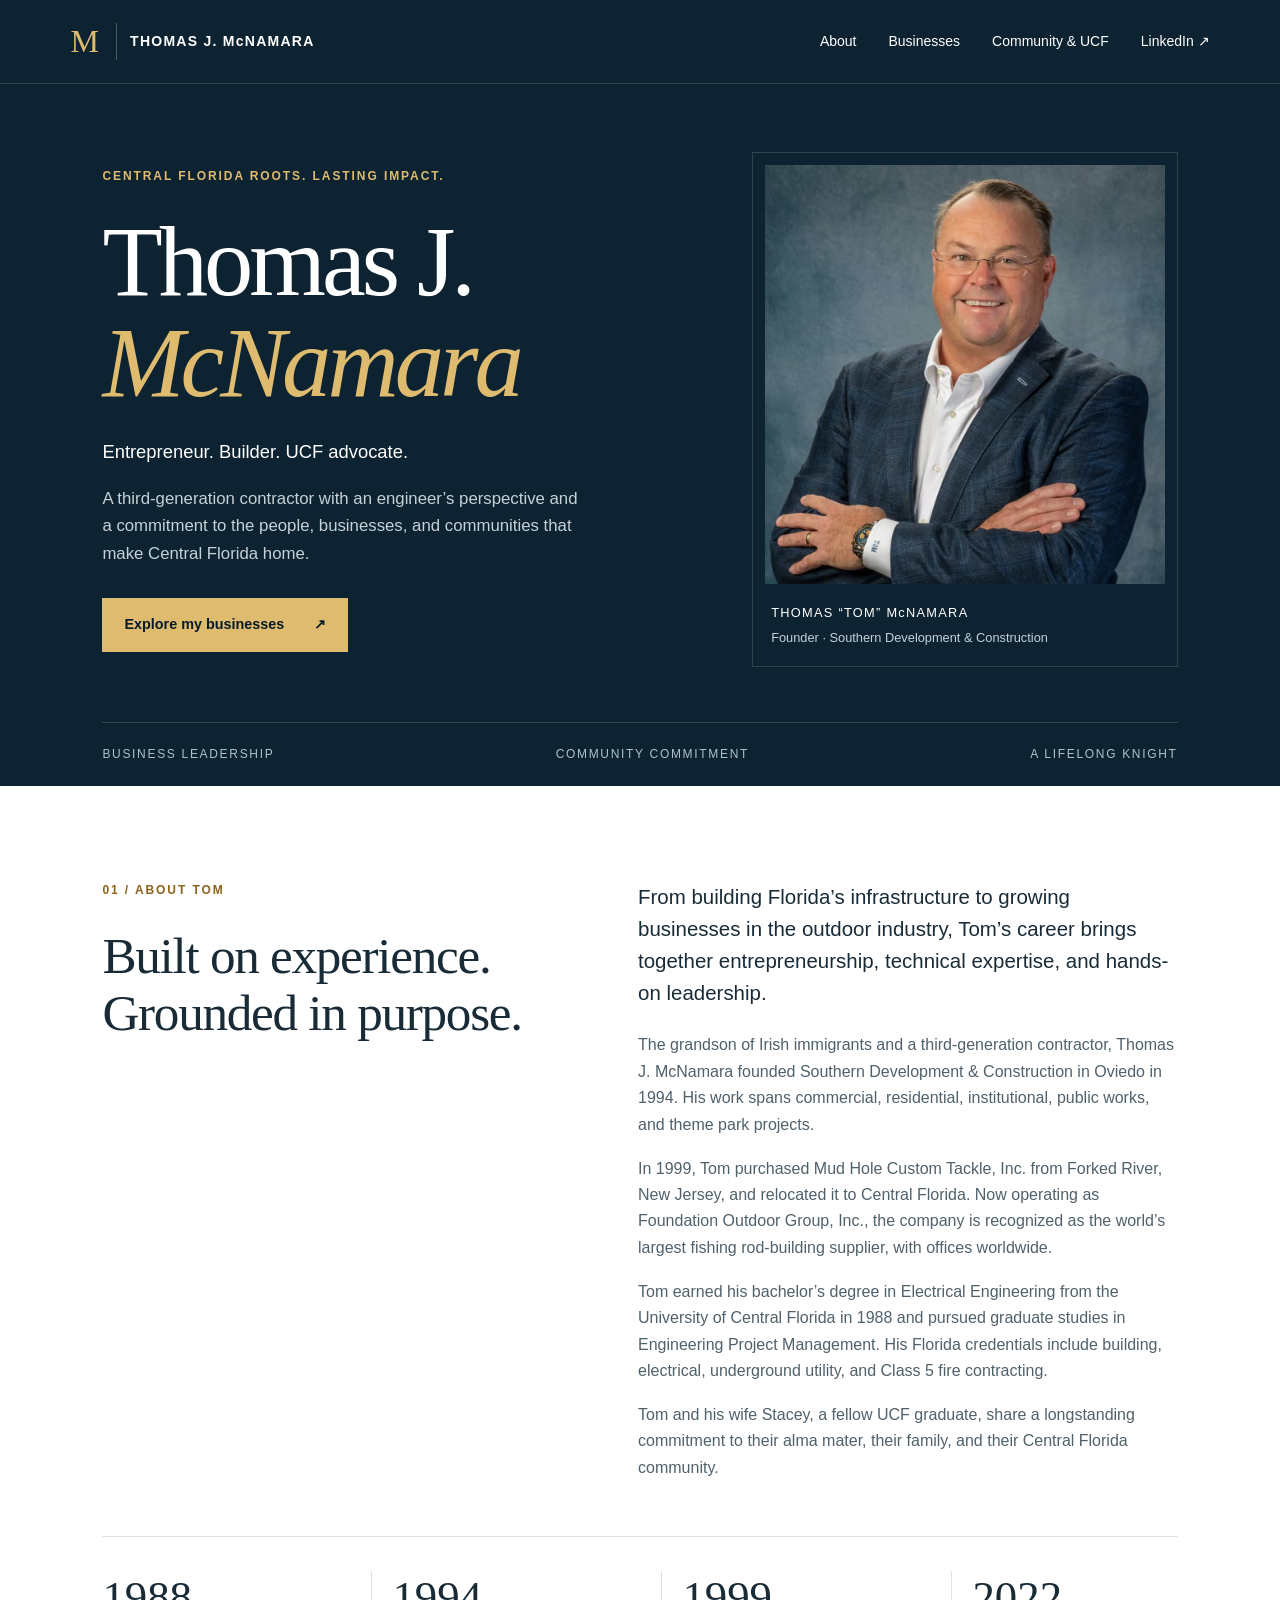
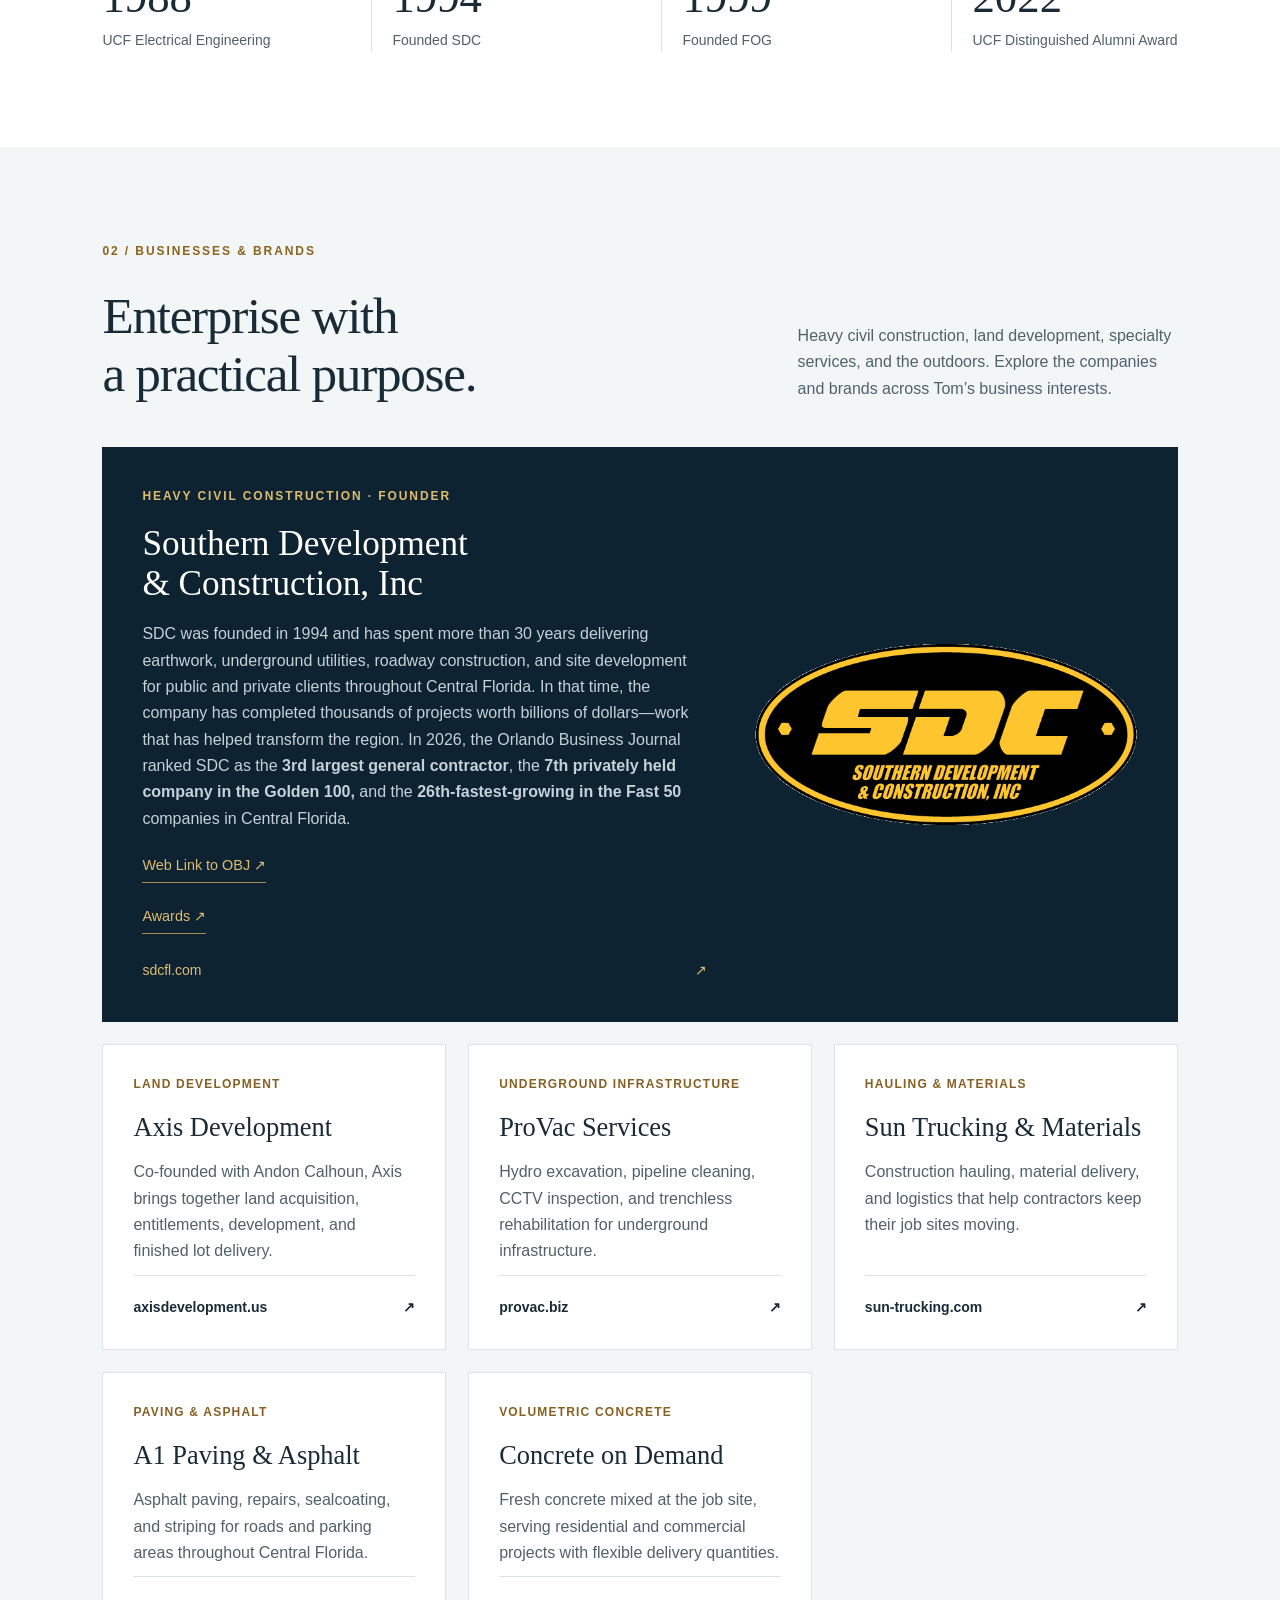
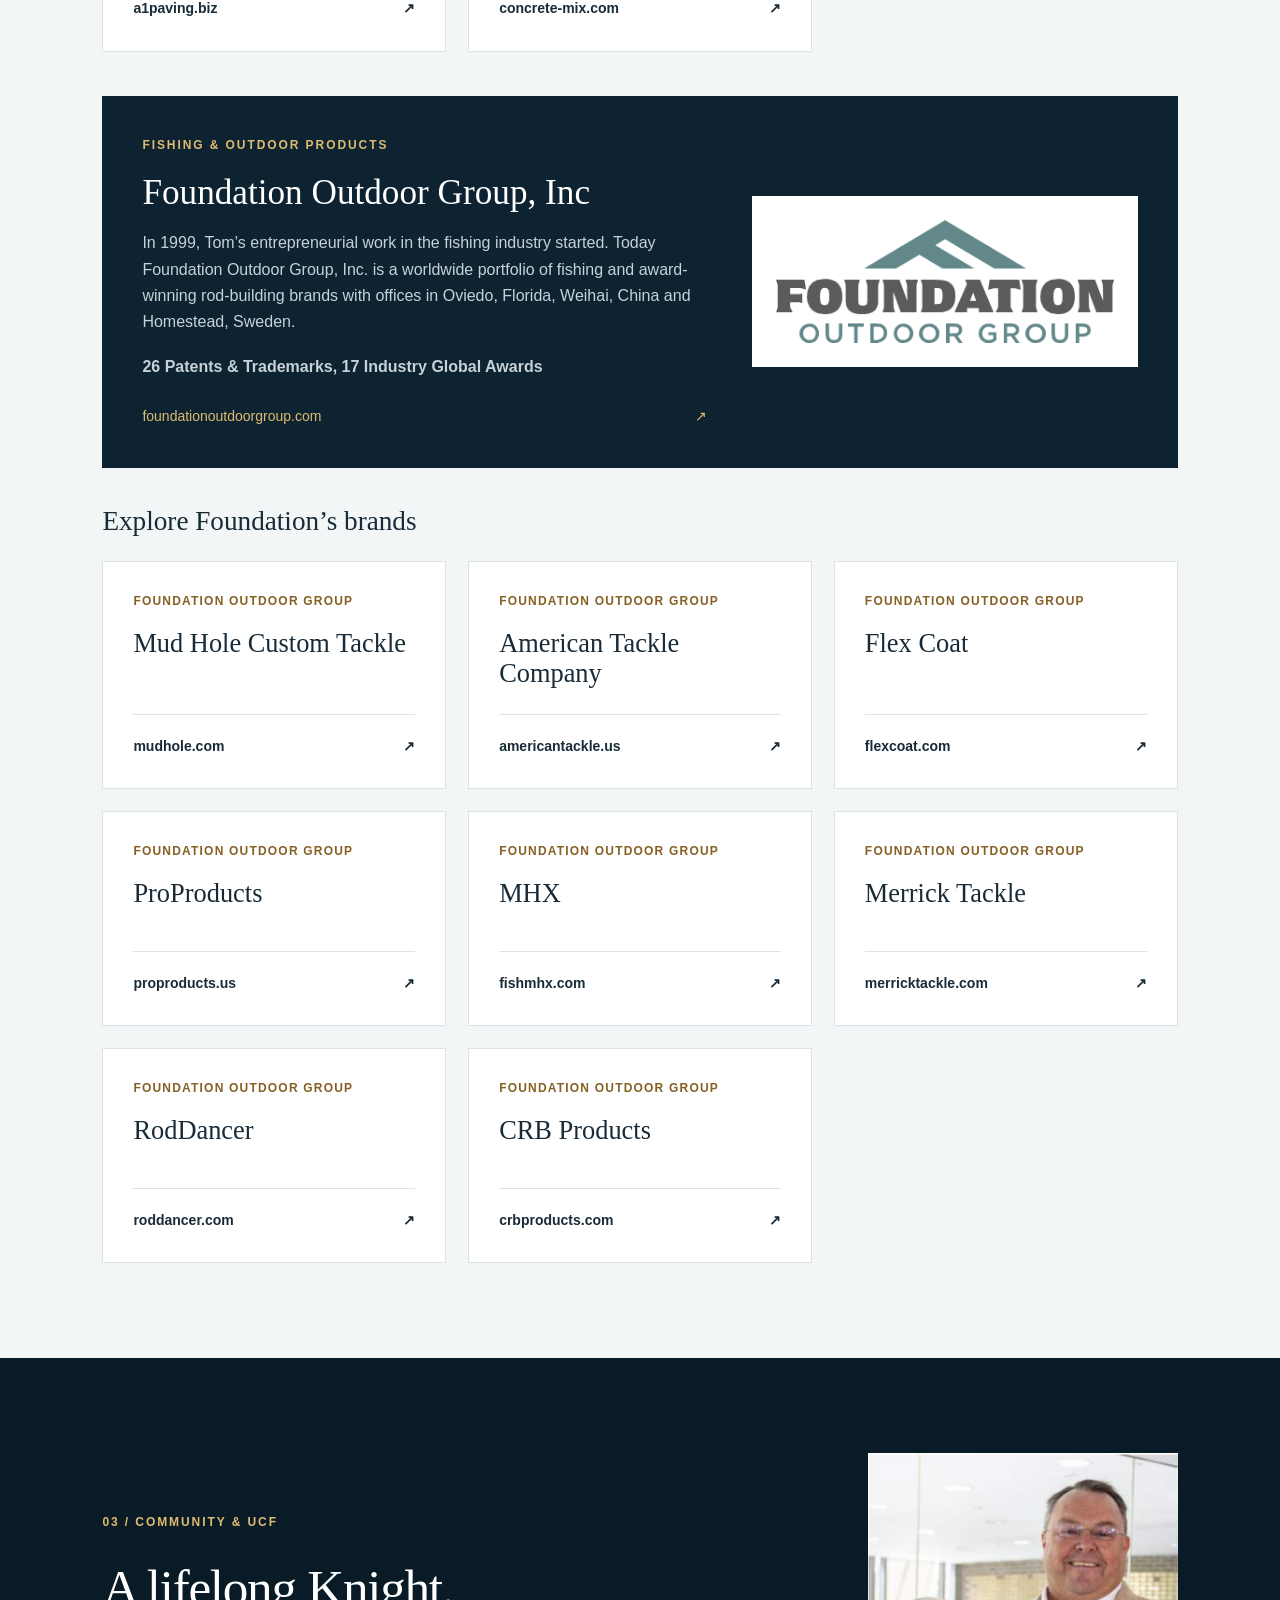
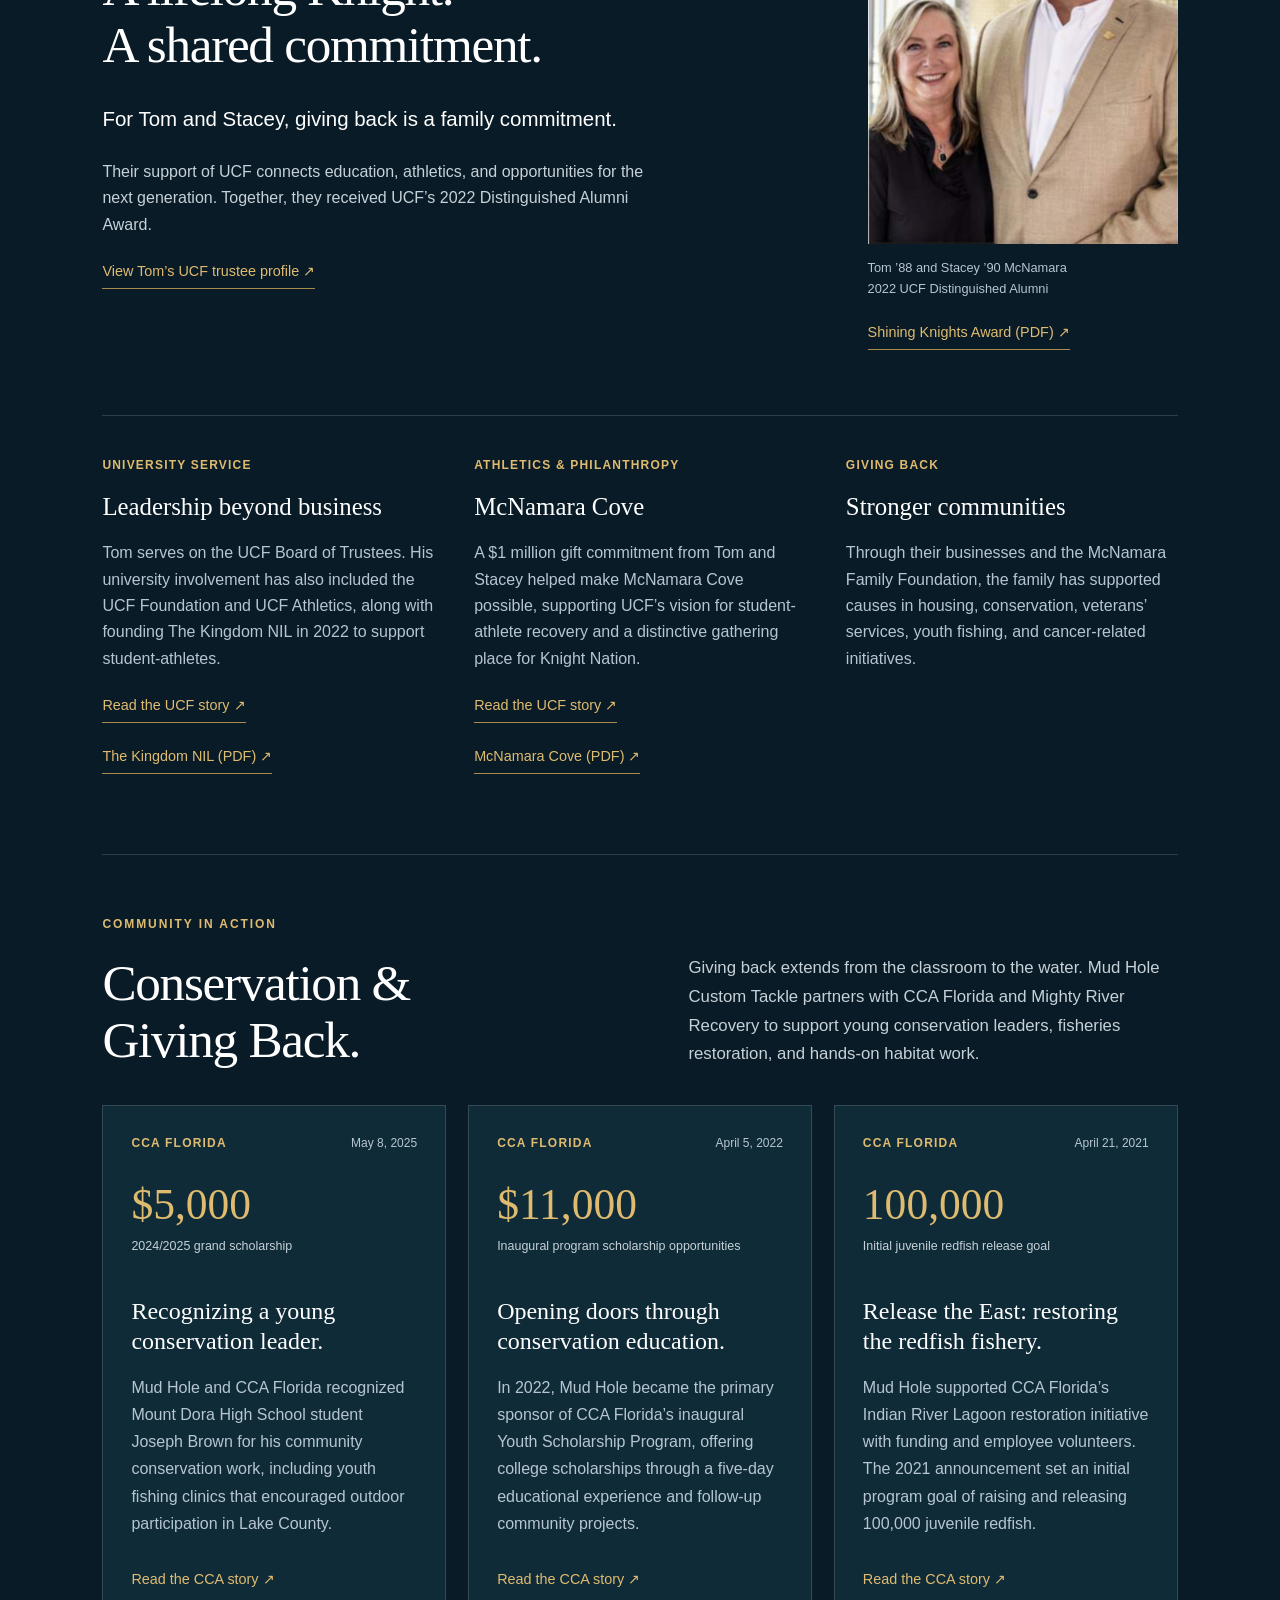
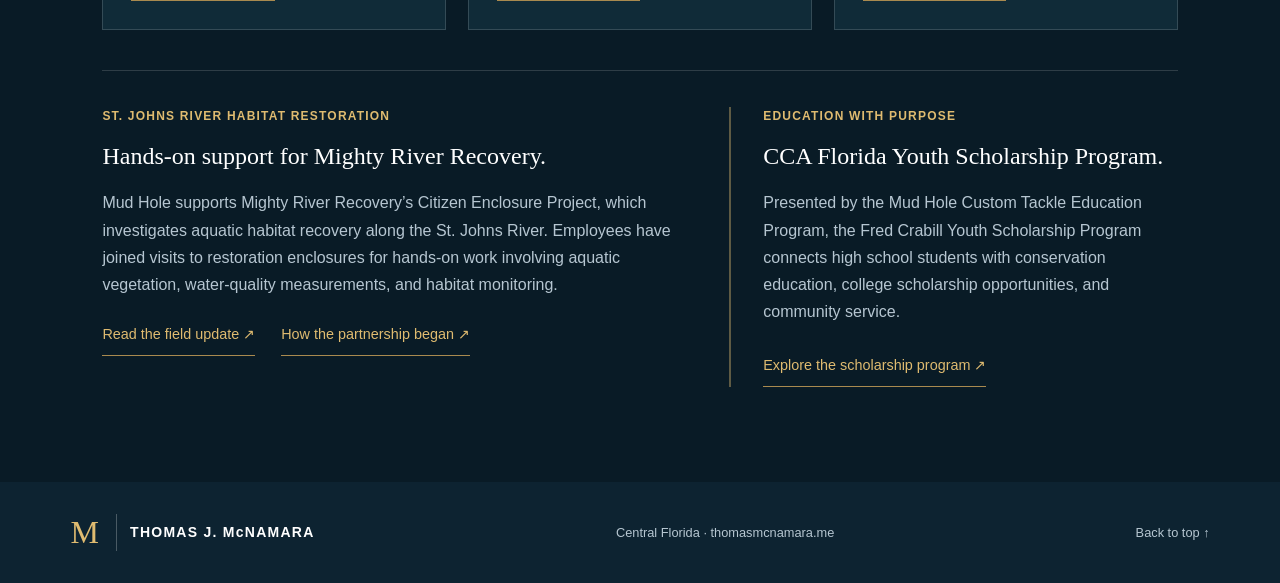
==== commit e2d8e205: "Add files via upload" ====
--- a/index.html
+++ b/index.html
@@ -4,7 +4,7 @@
 <main id="main"><section class="hero" id="home"><div class="hero-copy"><p class="eyebrow">CENTRAL FLORIDA ROOTS. LASTING IMPACT.</p><h1>Thomas J.<br><em>McNamara</em></h1><p class="roles">Entrepreneur. Builder. UCF advocate.</p><p class="intro">A third-generation contractor with an engineer’s perspective and a commitment to the people, businesses, and communities that make Central Florida home.</p><a class="button" href="#businesses">Explore my businesses <span aria-hidden="true">↗</span></a></div><figure class="portrait"><img src="assets/portrait.avif" width="1024" height="1024" alt="Thomas J. McNamara" fetchpriority="high"><figcaption><span>THOMAS “TOM” McNAMARA</span><span>Founder · Southern Development &amp; Construction</span></figcaption></figure><div class="hero-bottom"><span>BUSINESS LEADERSHIP</span><span>COMMUNITY COMMITMENT</span><span>A LIFELONG KNIGHT</span></div></section>
 <section class="about section" id="about"><div><p class="eyebrow">01 / ABOUT TOM</p><h2>Built on experience.<br>Grounded in purpose.</h2></div><div class="prose"><p class="lead">From building Florida’s infrastructure to growing businesses in the outdoor industry, Tom’s career brings together entrepreneurship, technical expertise, and hands-on leadership.</p><p>The grandson of Irish immigrants and a third-generation contractor, Thomas J. McNamara founded Southern Development &amp; Construction in Oviedo in 1994. His work spans commercial, residential, institutional, public works, and theme park projects.</p><p>In 1999, Tom purchased Mud Hole Custom Tackle, Inc. from Forked River, New Jersey, and relocated it to Central Florida. Now operating as Foundation Outdoor Group, Inc., the company is recognized as the world’s largest fishing rod-building supplier, with offices worldwide.</p><p>Tom earned his bachelor’s degree in Electrical Engineering from the University of Central Florida in 1988 and pursued graduate studies in Engineering Project Management. His Florida credentials include building, electrical, underground utility, and Class 5 fire contracting.</p><p>Tom and his wife Stacey, a fellow UCF graduate, share a longstanding commitment to their alma mater, their family, and their Central Florida community.</p></div><div class="milestones"><div><strong>1988</strong><span>UCF Electrical Engineering</span></div><div><strong>1994</strong><span>Founded SDC</span></div><div><strong>1999</strong><span>Founded FOG</span></div><div><strong>2022</strong><span>UCF Distinguished Alumni Award</span></div></div></section>
 <section class="businesses section" id="businesses"><div class="section-heading"><div><p class="eyebrow">02 / BUSINESSES &amp; BRANDS</p><h2>Enterprise with<br>a practical purpose.</h2></div><p>Heavy civil construction, land development, specialty services, and the outdoors. Explore the companies and brands across Tom’s business interests.</p></div>
-<article class="flagship" aria-labelledby="sdc-heading"><div><span class="eyebrow">HEAVY CIVIL CONSTRUCTION · FOUNDER</span><h3 id="sdc-heading"><a href="https://sdcfl.com/" target="_blank" rel="noopener noreferrer">Southern Development<br>&amp; Construction</a></h3><p>SDC was founded in 1994 and has spent more than 30 years delivering earthwork, underground utilities, roadway construction, and site development for public and private clients throughout Central Florida. In that time, the company has completed thousands of projects worth billions of dollars—work that has helped transform the region. In 2026, the Orlando Business Journal ranked SDC as the <strong>3rd largest general contractor</strong>, the <strong>7th privately held company in the Golden 100,</strong> and the <strong>26th-fastest-growing in the Fast 50</strong> companies in Central Florida.</p><a class="text-link" href="https://bizj.us/1qqppg" target="_blank" rel="noopener noreferrer" aria-label="Web Link to OBJ (opens in a new tab)">Web Link to OBJ <span aria-hidden="true">↗</span></a><br><a class="text-link" href="documents/obj-awards.pdf" target="_blank" rel="noopener noreferrer" aria-label="Awards (PDF, opens in a new tab)">Awards <span aria-hidden="true">↗</span></a><a class="visit" href="https://sdcfl.com/" target="_blank" rel="noopener noreferrer">sdcfl.com <span aria-hidden="true">↗</span></a></div><a href="https://sdcfl.com/" target="_blank" rel="noopener noreferrer" aria-label="Visit Southern Development &amp; Construction (opens in a new tab)"><img class="sdc-logo" src="assets/sdc-logo.gif" width="576" height="288" alt="SDC — Southern Development &amp; Construction, Inc." loading="lazy"></a></article>
+<article class="flagship" aria-labelledby="sdc-heading"><div><span class="eyebrow">HEAVY CIVIL CONSTRUCTION · FOUNDER</span><h3 id="sdc-heading"><a href="https://sdcfl.com/" target="_blank" rel="noopener noreferrer">Southern Development<br>&amp; Construction, Inc</a></h3><p>SDC was founded in 1994 and has spent more than 30 years delivering earthwork, underground utilities, roadway construction, and site development for public and private clients throughout Central Florida. In that time, the company has completed thousands of projects worth billions of dollars—work that has helped transform the region. In 2026, the Orlando Business Journal ranked SDC as the <strong>3rd largest general contractor</strong>, the <strong>7th privately held company in the Golden 100,</strong> and the <strong>26th-fastest-growing in the Fast 50</strong> companies in Central Florida.</p><a class="text-link" href="https://bizj.us/1qqppg" target="_blank" rel="noopener noreferrer" aria-label="Web Link to OBJ (opens in a new tab)">Web Link to OBJ <span aria-hidden="true">↗</span></a><br><a class="text-link" href="documents/obj-awards.pdf" target="_blank" rel="noopener noreferrer" aria-label="Awards (PDF, opens in a new tab)">Awards <span aria-hidden="true">↗</span></a><a class="visit" href="https://sdcfl.com/" target="_blank" rel="noopener noreferrer">sdcfl.com <span aria-hidden="true">↗</span></a></div><a href="https://sdcfl.com/" target="_blank" rel="noopener noreferrer" aria-label="Visit Southern Development &amp; Construction (opens in a new tab)"><img class="sdc-logo" src="assets/sdc-logo.gif" width="576" height="288" alt="SDC — Southern Development &amp; Construction, Inc." loading="lazy"></a></article>
 <div class="company-grid">
 <a class="company" href="https://axisdevelopment.us/" target="_blank" rel="noopener noreferrer"><span class="category">LAND DEVELOPMENT</span><h3>Axis Development</h3><p>Co-founded with Andon Calhoun, Axis brings together land acquisition, entitlements, development, and finished lot delivery.</p><span class="visit">axisdevelopment.us <span aria-hidden="true">↗</span></span></a>
 <a class="company" href="https://provac.biz/" target="_blank" rel="noopener noreferrer"><span class="category">UNDERGROUND INFRASTRUCTURE</span><h3>ProVac Services</h3><p>Hydro excavation, pipeline cleaning, CCTV inspection, and trenchless rehabilitation for underground infrastructure.</p><span class="visit">provac.biz <span aria-hidden="true">↗</span></span></a>
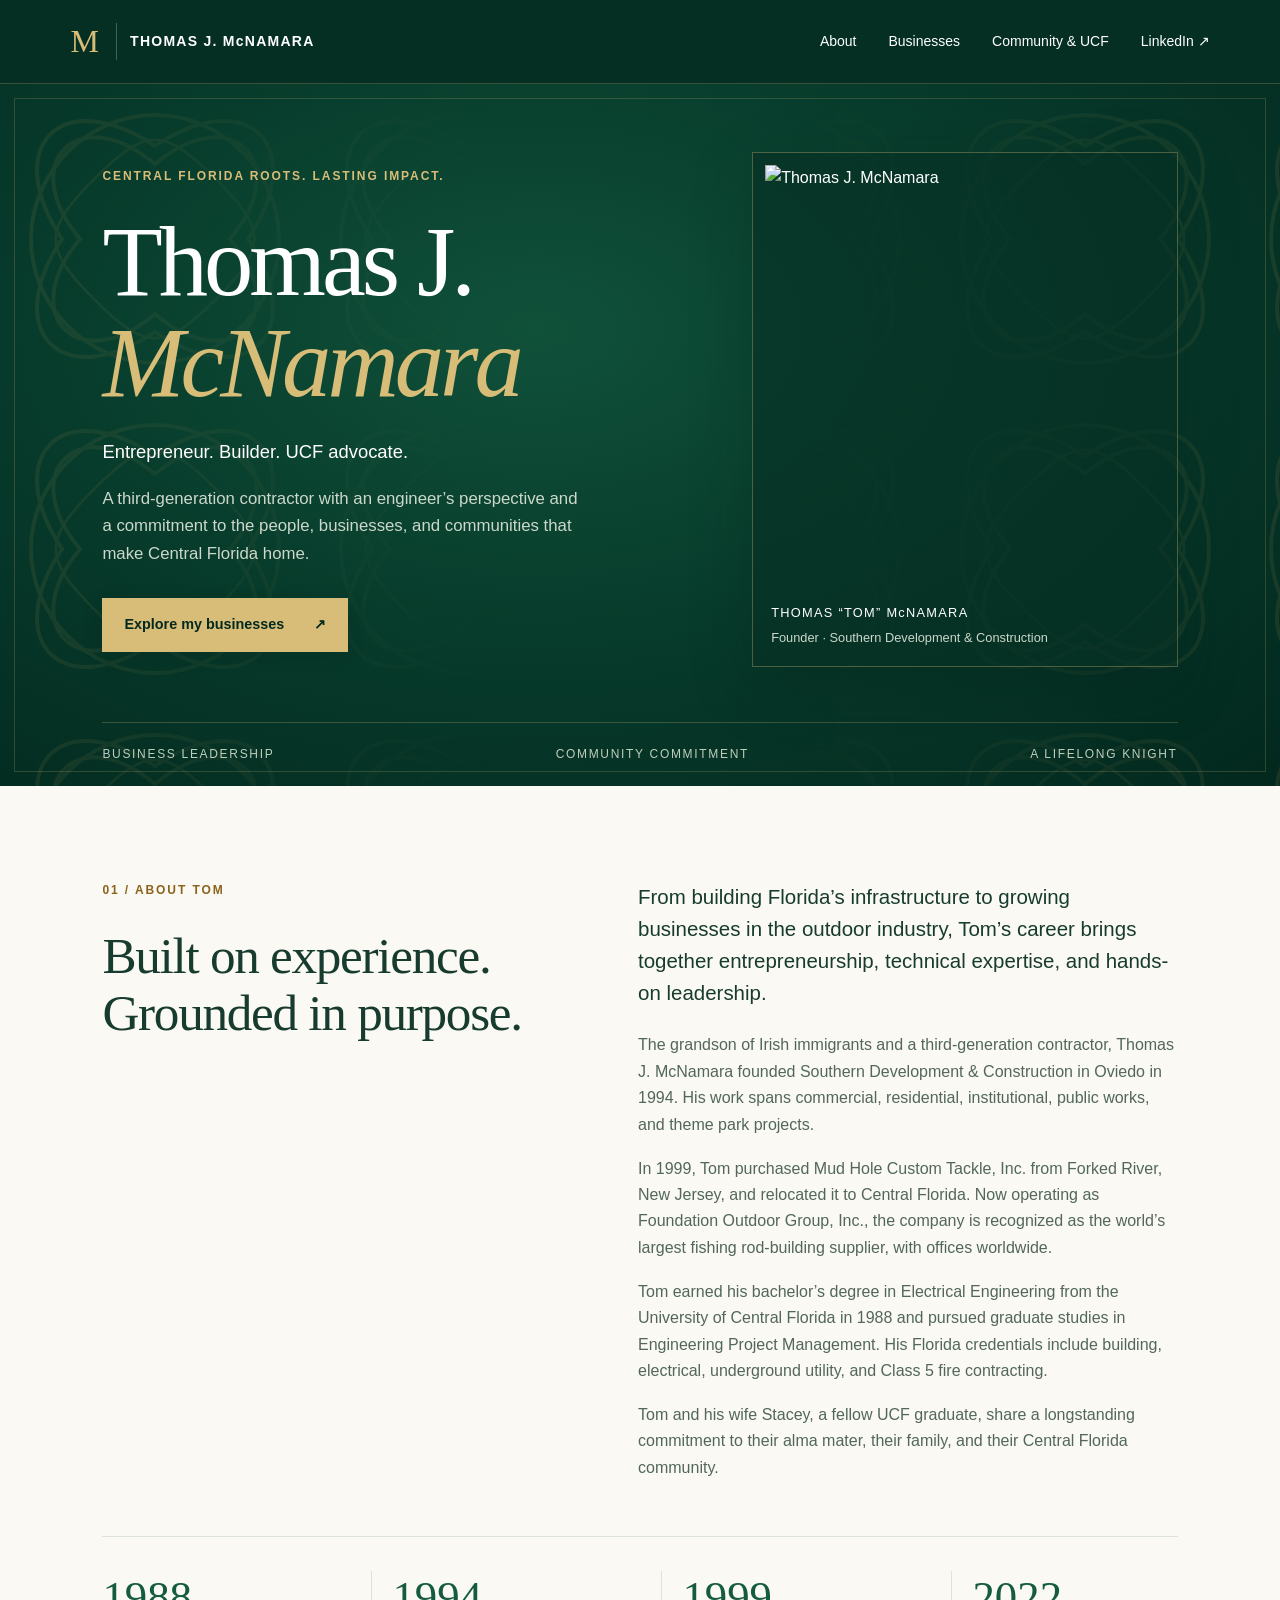
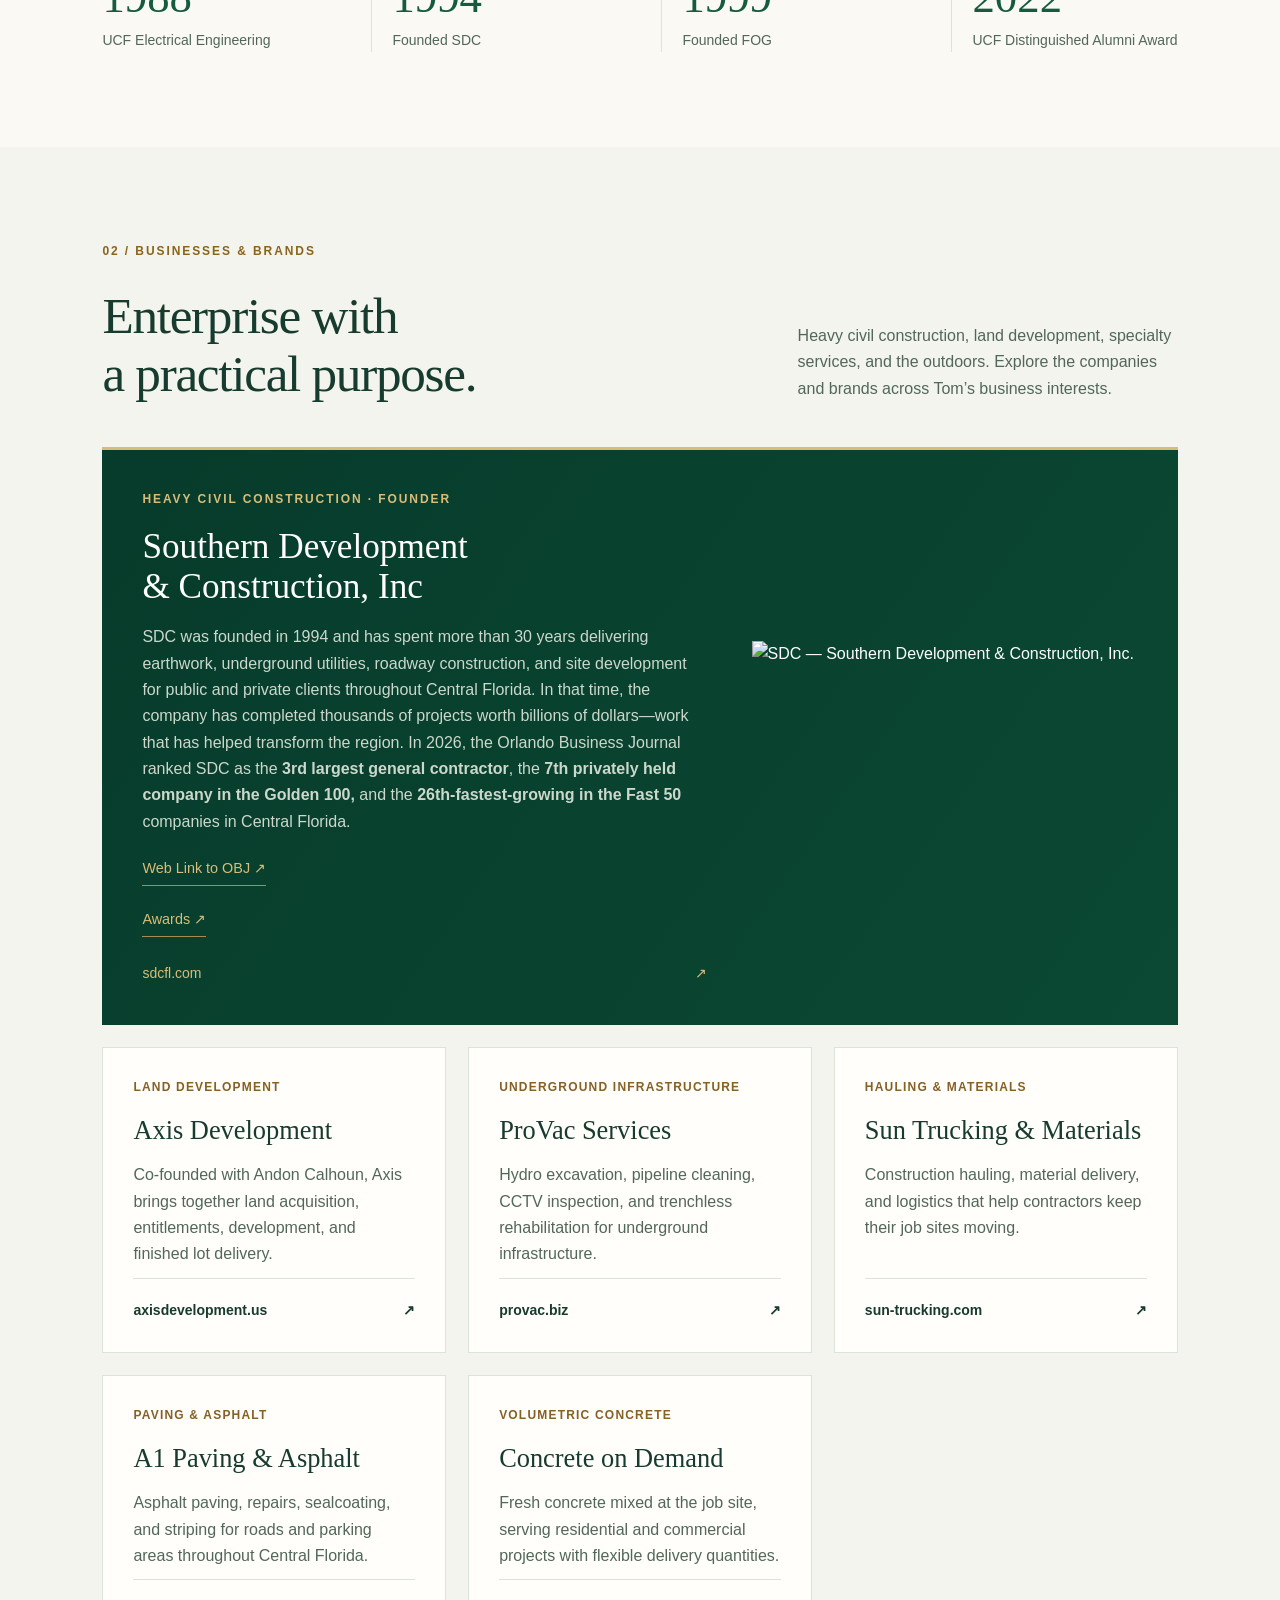
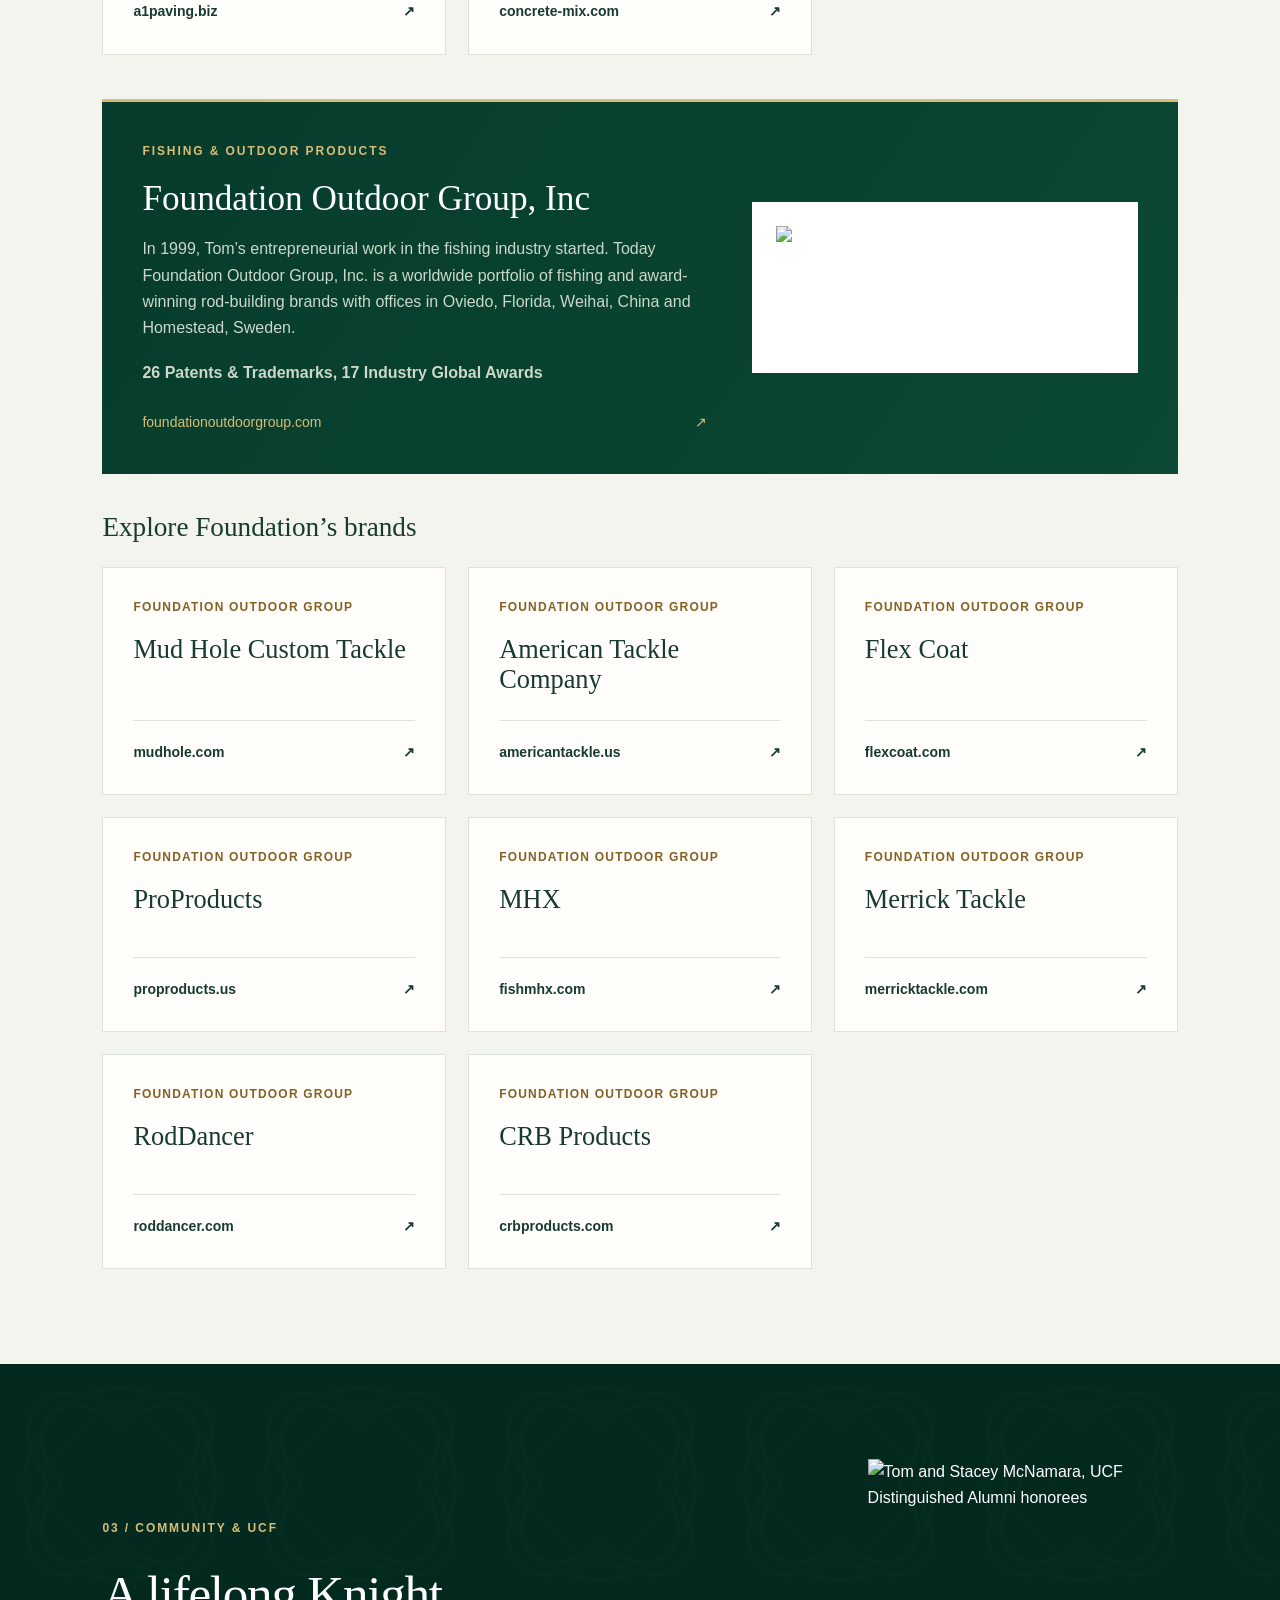
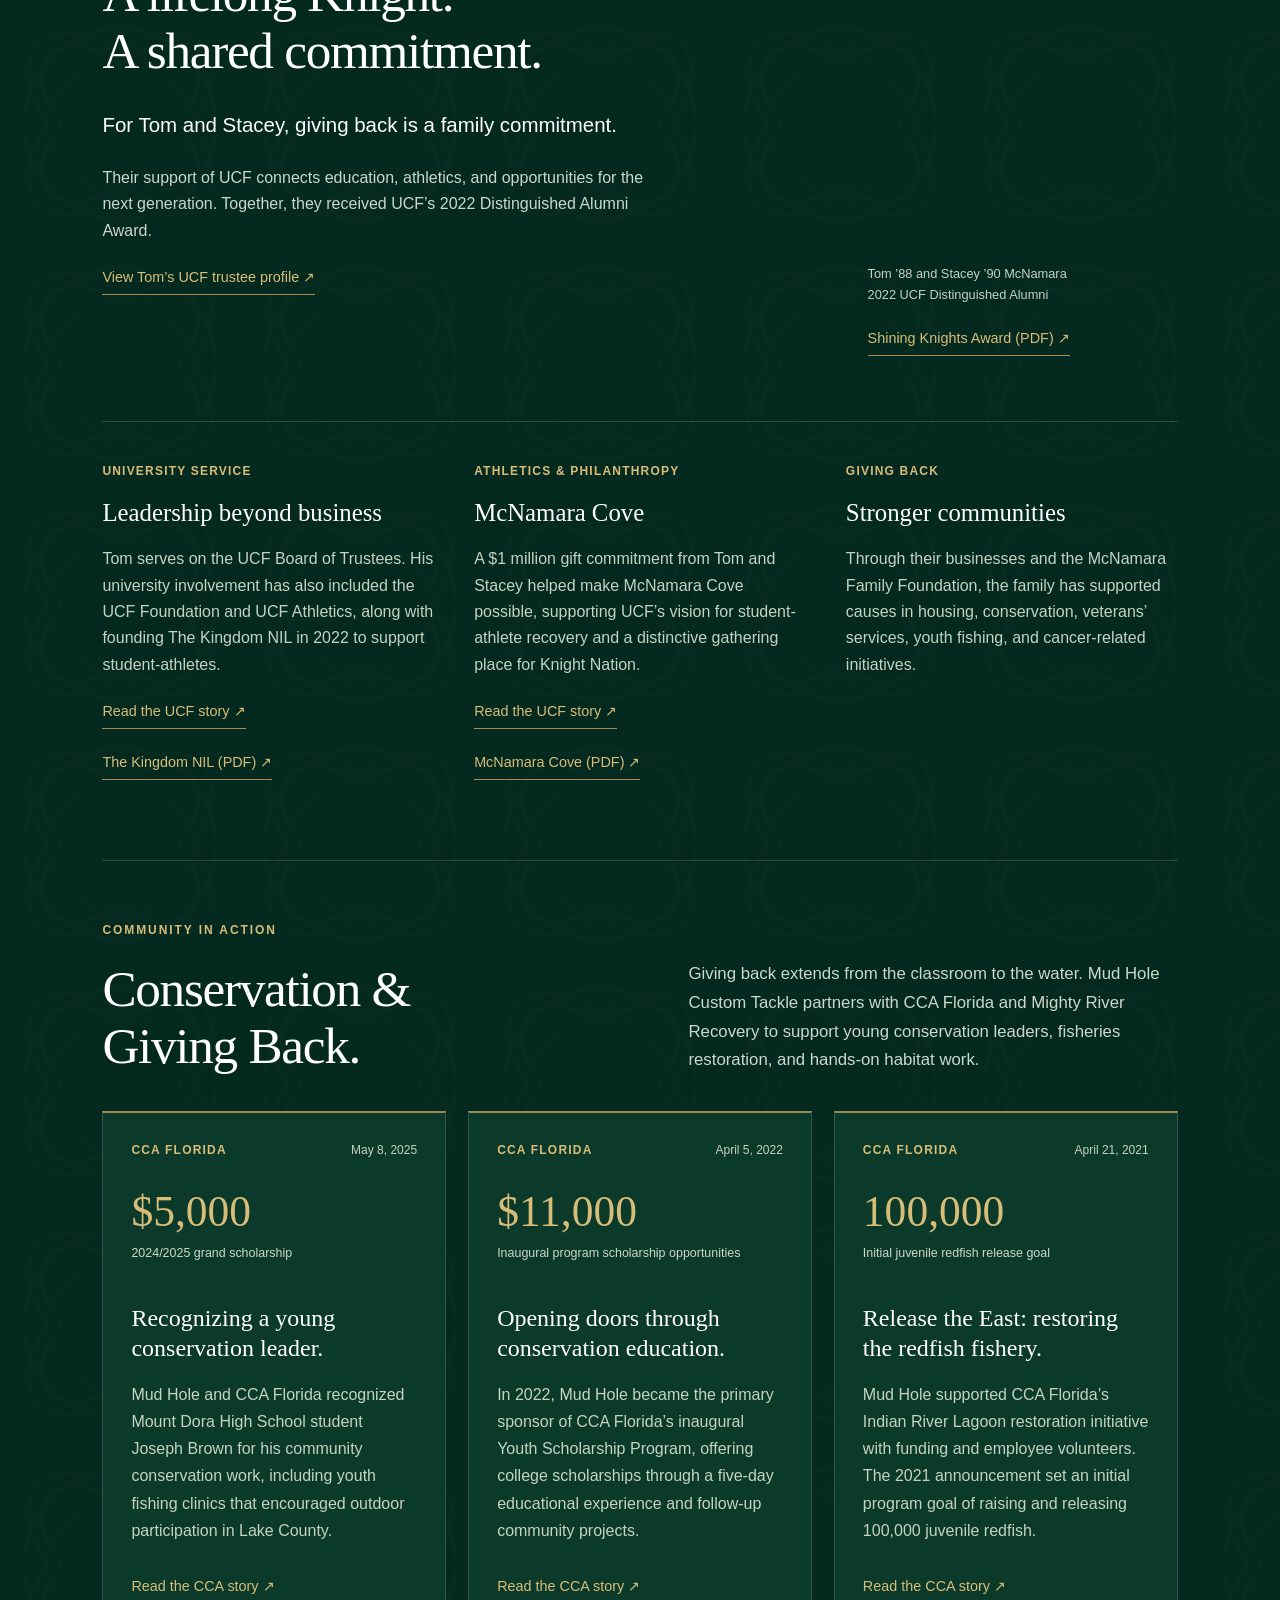
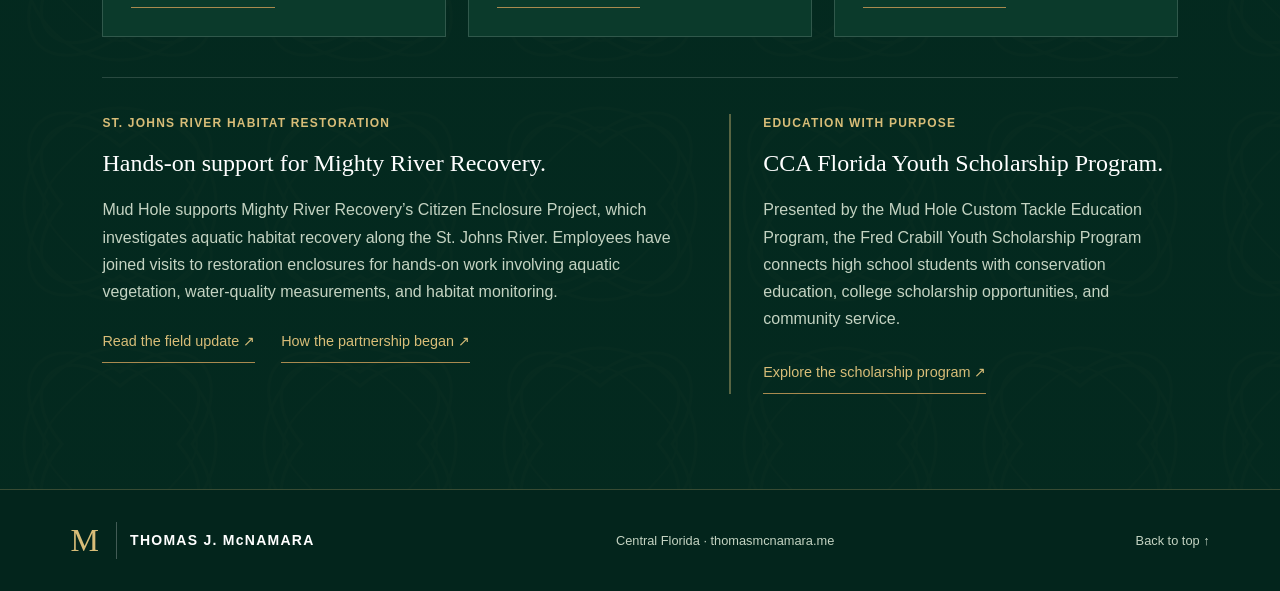
==== commit 33888bb3: "Add files via upload" ====
--- a/index.html
+++ b/index.html
@@ -1,10 +1,66 @@
 <!doctype html>
-<html lang="en"><head><meta charset="utf-8"><meta name="viewport" content="width=device-width, initial-scale=1"><title>Thomas J. McNamara | Entrepreneur, Builder &amp; UCF Advocate</title><meta name="description" content="Meet Thomas J. McNamara, Central Florida entrepreneur, founder of Southern Development &amp; Construction, and UCF trustee. Explore his businesses and community commitments."><link rel="canonical" href="https://thomasmcnamara.me/"><meta property="og:title" content="Thomas J. McNamara"><meta property="og:description" content="Building businesses. Investing in community. A life rooted in Central Florida."><meta property="og:type" content="website"><meta property="og:url" content="https://thomasmcnamara.me/"><link rel="icon" type="image/svg+xml" href="data:image/svg+xml,%3Csvg xmlns='http://www.w3.org/2000/svg' viewBox='0 0 40 40'%3E%3Crect width='40' height='40' rx='4' fill='%230d2331'/%3E%3Ctext x='20' y='29' text-anchor='middle' font-family='Georgia' font-size='29' fill='%23dfbb70'%3EM%3C/text%3E%3C/svg%3E"><link rel="stylesheet" href="styles.css"><link rel="stylesheet" href="conservation.css"><script type="text/javascript" src="https://thomasmcnamara.me/[base64]"></script></head>
+<html lang="en"><head><meta charset="utf-8"><meta name="viewport" content="width=device-width, initial-scale=1"><title>Thomas J. McNamara | Entrepreneur, Builder &amp; UCF Advocate</title><meta name="description" content="Meet Thomas J. McNamara, Central Florida entrepreneur, founder of Southern Development &amp; Construction, and UCF trustee. Explore his businesses and community commitments."><link rel="canonical" href="https://thomasmcnamara.me/"><meta property="og:title" content="Thomas J. McNamara"><meta property="og:description" content="Building businesses. Investing in community. A life rooted in Central Florida."><meta property="og:type" content="website"><meta property="og:url" content="https://thomasmcnamara.me/"><link rel="icon" type="image/svg+xml" href="data:image/svg+xml,%3Csvg xmlns='http://www.w3.org/2000/svg' viewBox='0 0 40 40'%3E%3Crect width='40' height='40' rx='4' fill='%23073b2b'/%3E%3Ctext x='20' y='29' text-anchor='middle' font-family='Georgia' font-size='29' fill='%23dfbb70'%3EM%3C/text%3E%3C/svg%3E"><script type="text/javascript" src="https://thomasmcnamara.me/[base64]"></script><meta name="theme-color" content="#073b2b"><style>:root{--navy:#073b2b;--deep:#04291f;--gold:#d8bd78;--ink:#173b2e;--muted:#52675a;--line:#dce3d8;--light:#f2f4ed}*{box-sizing:border-box}html{scroll-behavior:smooth;scroll-padding-top:100px}body{margin:0;color:var(--ink);font-family:Arial,Helvetica,sans-serif;font-size:16px;line-height:1.65;background:#fff}a{color:inherit;text-decoration:none}a:focus-visible{outline:3px solid #ac7923;outline-offset:6px}h1,h2,h3,p,figure{margin:0}h1,h2,h3{font-family:Georgia,'Times New Roman',serif;font-weight:400;line-height:1.12}h2{font-size:clamp(2.3rem,4vw,3.5rem);letter-spacing:-.025em}h3{font-size:1.65rem}p+p{margin-top:1.1rem}.skip{position:absolute;left:20px;top:-100px;z-index:20;background:white;padding:12px}.skip:focus{top:12px}header{display:flex;align-items:center;justify-content:space-between;padding:22px 5.5%;background:var(--navy);color:white;border-bottom:1px solid #ffffff26;gap:25px}.brand{display:flex;align-items:center;gap:13px;font-size:.875rem;letter-spacing:.09em;font-weight:600}.monogram{font:2rem Georgia;color:var(--gold);border-right:1px solid #ffffff40;padding-right:16px}nav{display:flex;gap:32px;font-size:.875rem}nav a{padding:8px 0}nav a:hover{color:var(--gold)}.hero{background:var(--navy);color:white;padding:68px 8% 0;display:grid;grid-template-columns:1.3fr 1fr;gap:35px 9%;align-items:center}.eyebrow{font-size:.75rem;letter-spacing:.16em;font-weight:600;line-height:1.6;margin-bottom:26px;color:#8b631c}.hero .eyebrow,.community .eyebrow{color:var(--gold)}h1{font-size:clamp(3.9rem,7.7vw,7rem);letter-spacing:-.04em;line-height:1.02}h1 em{color:var(--gold);font-weight:400}.roles{font-size:1.15rem;margin-top:24px}.intro{color:#cbd8cb;max-width:485px;margin-top:17px;font-size:1.05rem}.button{background:var(--gold);color:var(--deep);padding:15px 22px;display:inline-flex;align-items:center;gap:30px;font-size:.9rem;margin-top:30px;font-weight:600}.button:hover{background:#efd298}.portrait{max-width:450px;position:relative;border:1px solid #ffffff24;padding:12px 12px 0}.portrait img{display:block;width:100%;height:auto;aspect-ratio:1/1.05;object-fit:cover;object-position:center}.portrait figcaption{padding:18px 6px;display:flex;flex-direction:column;font-size:.8rem;color:#cbd8cb;gap:3px}.portrait figcaption span:first-child{color:white;letter-spacing:.1em;font-size:.8rem}.hero-bottom{grid-column:1/-1;display:flex;justify-content:space-between;margin-top:20px;border-top:1px solid #ffffff26;padding:22px 0;font-size:.75rem;letter-spacing:.14em;color:#bfcebd}.section{padding:95px 8%}.about{display:grid;grid-template-columns:1fr 1.2fr;gap:45px 8%}.prose{color:var(--muted)}.lead{font-size:1.28rem;line-height:1.55;color:var(--ink);margin-bottom:24px}.milestones{display:grid;grid-template-columns:repeat(4,1fr);grid-column:1/-1;border-top:1px solid var(--line);margin-top:10px;padding-top:34px;gap:25px}.milestones div{border-right:1px solid var(--line)}.milestones div:last-child{border:0}.milestones strong{display:block;font:2.8rem Georgia}.milestones span{display:block;font-size:.875rem;color:var(--muted);margin-top:6px}.businesses{background:var(--light)}.section-heading{display:flex;justify-content:space-between;align-items:end;gap:55px;margin-bottom:45px}.section-heading>p{max-width:380px;color:var(--muted)}.flagship{display:grid;grid-template-columns:1.5fr 1fr;align-items:center;gap:30px;padding:40px;background:var(--navy);color:white;transition:background .2s}.flagship:hover{background:#10523c}.flagship .eyebrow{color:var(--gold);display:block;margin-bottom:18px}.flagship h3{font-size:2.2rem}.flagship p{max-width:565px;color:#cbd8cb;margin-top:18px}.visit{display:flex;justify-content:space-between;align-items:center;font-size:.875rem;margin-top:25px;gap:15px;overflow-wrap:anywhere}.flagship .visit{color:var(--gold);max-width:565px}.sdc-type{text-align:center;font-size:clamp(3rem,7vw,6rem);font-weight:800;letter-spacing:-.07em;color:#d8bd78}.sdc-type span{display:block;font-size:.75rem;letter-spacing:.28em;font-weight:400}.company-grid{display:grid;grid-template-columns:repeat(3,1fr);margin-top:22px;gap:22px}.company{padding:30px;background:white;border:1px solid var(--line);display:flex;flex-direction:column;transition:transform .2s,border-color .2s}.company:hover{transform:translateY(-4px);border-color:#b99857}.category{font-size:.75rem;letter-spacing:.1em;color:#866024;font-weight:600;display:block;margin-bottom:18px}.company p{color:var(--muted);margin:17px 0 10px}.company .visit{margin-top:auto;padding-top:20px;border-top:1px solid var(--line);font-weight:600}.brand-links{display:flex;align-items:center;flex-wrap:wrap;gap:18px 35px;margin-top:30px;padding:22px 0;border-top:1px solid var(--line);font-size:.9rem}.brand-links p{color:var(--muted)}.brand-links a{border-bottom:1px solid #a98a4f}.community{background:var(--deep);color:white}.community-top{display:grid;grid-template-columns:1.4fr 1fr;align-items:center;gap:12%}.community-top p:not(.eyebrow){max-width:560px;color:#cbd8cb}.community-top .lead{margin-top:30px;color:white!important}.text-link{display:inline-block;border-bottom:1px solid #a98a4f;padding-bottom:4px;margin-top:22px;font-size:.9rem;color:var(--gold)}.award{max-width:310px;justify-self:end}.award img{display:block;width:100%;height:auto}.award figcaption{font-size:.8rem;color:#c4d3c2;margin-top:13px}.community-details{margin-top:65px;padding-top:40px;border-top:1px solid #ffffff26;display:grid;grid-template-columns:repeat(3,1fr);gap:40px}.community-details .category{color:var(--gold)}.community-details p{color:#c4d3c2;margin-top:19px}.community-details h3{font-size:1.55rem}footer{padding:32px 5.5%;background:var(--navy);color:#c4d3c2;display:flex;justify-content:space-between;align-items:center;gap:25px;font-size:.8rem}footer .brand{color:white}footer>a:last-child{white-space:nowrap}@media(min-width:1600px){header,.hero,.section,footer{padding-left:max(8%,calc((100vw - 1344px)/2));padding-right:max(8%,calc((100vw - 1344px)/2))}}@media(max-width:950px){.hero{gap:35px 5%;padding:55px 6% 0}.section{padding:70px 6%}.company-grid{grid-template-columns:repeat(2,1fr)}.about{gap:35px 5%}.community-details{gap:25px}.brand{letter-spacing:.03em}nav{gap:18px}.community-top{gap:7%}footer{flex-wrap:wrap}}@media(max-width:650px){header{align-items:flex-start;flex-direction:column;gap:12px;padding:18px 6%}nav{width:100%;justify-content:space-between;gap:12px}nav a{font-size:.875rem}.hero{grid-template-columns:1fr;padding-top:40px;gap:35px}h1{font-size:clamp(3.6rem,14vw,5.4rem)}.portrait{max-width:380px;width:100%;justify-self:center}.hero-bottom{flex-wrap:wrap;gap:12px 22px;font-size:.75rem;margin-top:0}.section{padding:58px 6%}.about{grid-template-columns:1fr;gap:30px}.milestones{grid-template-columns:1fr;gap:22px}.milestones div{border-right:0;display:flex;align-items:center;gap:25px}.milestones strong{font-size:2.25rem;min-width:90px}.milestones span{margin:0}.section-heading{display:block}.section-heading>p{margin-top:25px}.flagship{grid-template-columns:1fr;padding:28px}.flagship h3{font-size:1.9rem}.sdc-type{display:none}.company-grid{grid-template-columns:1fr}.company{padding:28px}.company .visit{margin-top:15px}.community-top{grid-template-columns:1fr;gap:35px}.award{justify-self:start;max-width:290px}.community-details{grid-template-columns:1fr;gap:35px;margin-top:45px}footer{align-items:flex-start;flex-direction:column}.brand-links{align-items:flex-start;flex-direction:column;gap:18px}}@media(prefers-reduced-motion:reduce){html{scroll-behavior:auto}.company{transition:none}}
+
+/* Company logo and Foundation brand directory */
+.sdc-logo{display:block;width:100%;max-width:440px;height:auto;justify-self:center;border:0;border-radius:0;background:transparent;box-shadow:none}.foundation-company:hover{transform:none}.foundation-company h3 a:hover{color:#866024}.foundation-company>.visit{margin-top:15px}.foundation-brands{border-top:1px solid var(--line);margin-top:24px;padding-top:20px}.foundation-brands h4{margin:0 0 14px;font-size:.9rem;line-height:1.5;font-weight:600}.foundation-brands ul{list-style:none;margin:0;padding:0;display:grid;gap:8px}.foundation-brands a{display:flex;justify-content:space-between;align-items:center;gap:12px;font-size:.9rem;padding:5px 0;text-decoration:underline;text-underline-offset:4px;text-decoration-color:#c7d2c4}.foundation-brands a:hover{color:#866024;text-decoration-color:currentColor}@media(max-width:650px){.sdc-logo{max-width:330px;margin-top:12px}}
+
+/* Full-width Foundation feature and individual brand tiles */
+.fog-feature{margin-top:44px}.fog-type{text-align:center;font-size:clamp(3rem,7vw,6rem);font-weight:800;letter-spacing:-.06em;color:var(--gold)}.fog-type span{display:block;font-size:.75rem;letter-spacing:.12em;font-weight:400;line-height:1.6}.fog-brands-heading{font-size:1.7rem;margin:38px 0 0}.fog-brand{min-height:215px}.fog-brand h3{margin-bottom:25px}.fog-brand-grid{margin-top:24px}@media(max-width:650px){.fog-feature{margin-top:32px}.fog-type{display:none}.fog-brand{min-height:190px}}
+
+.fog-logo{display:block;width:100%;max-width:410px;height:auto;justify-self:center;box-sizing:border-box;background:#fff;padding:24px;border:0;border-radius:0;box-shadow:none}@media(max-width:650px){.fog-logo{max-width:330px;margin-top:12px;padding:20px}}
+
+/* Keep desktop milestone labels on one line with room for the award title. */
+@media(min-width:951px){.milestones{grid-template-columns:repeat(3,minmax(0,1fr)) max-content;gap:20px}.milestones div{padding-right:20px}.milestones div:last-child{padding-right:0}.milestones span{white-space:nowrap}}
+
+/* Conservation subsection: scoped to preserve the rest of the website. */
+.conservation{margin-top:80px;padding-top:60px;border-top:1px solid #ffffff26}
+.conservation-heading{display:grid;grid-template-columns:1.1fr 1fr;align-items:end;gap:48px;margin-bottom:36px}
+.conservation-heading .eyebrow{margin-bottom:20px}
+.conservation-heading h3{font-size:clamp(2.2rem,4vw,3.2rem);letter-spacing:-.025em;line-height:1.12}
+.conservation-intro{color:#cbd8cb;font-size:1.05rem;line-height:1.7;max-width:490px}
+.conservation-stories{display:grid;grid-template-columns:repeat(3,minmax(0,1fr));gap:22px}
+.conservation-card{min-width:0;display:flex;flex-direction:column;padding:28px;background:#0b3a2b;border:1px solid #ffffff26}
+.conservation-meta{display:flex;flex-wrap:wrap;justify-content:space-between;align-items:baseline;gap:6px 12px;font-size:.75rem;line-height:1.5;color:#c4d3c2}
+.conservation-meta span{color:var(--gold);letter-spacing:.1em;font-weight:600}
+.conservation-metric{font-family:Georgia,'Times New Roman',serif;font-size:clamp(2.4rem,3.4vw,3.1rem);line-height:1.12;color:var(--gold);margin:28px 0 24px}
+.conservation-metric span{display:block;min-height:2.8em;margin-top:10px;font-family:Arial,Helvetica,sans-serif;font-size:.78rem;line-height:1.4;color:#cbd8cb}
+.conservation h4{font-family:Georgia,'Times New Roman',serif;font-weight:400;font-size:1.5rem;line-height:1.22;margin:0;color:#fff}
+.conservation-card .conservation-summary{margin:18px 0 24px;color:#c4d3c2;line-height:1.7}
+.conservation-card .text-link{align-self:flex-start;margin-top:auto}
+.conservation .text-link{line-height:1.6;padding:7px 0;min-height:40px}
+.conservation .text-link:hover{color:#fff;border-color:var(--gold)}
+.conservation-programs{display:grid;grid-template-columns:1.3fr 1fr;gap:44px;margin-top:40px;padding-top:36px;border-top:1px solid #ffffff26}
+.conservation-programs .category{color:var(--gold);line-height:1.6;margin-bottom:16px}
+.conservation-programs p{color:#c4d3c2;margin-top:18px;line-height:1.7}
+.conservation-scholarship{border-left:2px solid #d8bd7866;padding-left:32px}
+.conservation-links{display:flex;flex-wrap:wrap;gap:8px 26px}
+.conservation-links .text-link{margin-top:18px}
+@media(max-width:950px){.conservation{margin-top:64px;padding-top:48px}.conservation-heading{gap:32px}.conservation-stories{grid-template-columns:repeat(2,minmax(0,1fr))}.conservation-card:last-child{grid-column:1/-1}.conservation-card:last-child .conservation-summary{max-width:70ch}.conservation-card:last-child .conservation-metric span{min-height:0}.conservation-programs{gap:30px;grid-template-columns:1.1fr 1fr}.conservation-scholarship{padding-left:24px}}
+@media(max-width:650px){.conservation{margin-top:48px;padding-top:40px}.conservation-heading{grid-template-columns:1fr;gap:24px;margin-bottom:28px}.conservation-heading h3{font-size:2.35rem}.conservation-intro{font-size:1rem}.conservation-stories{grid-template-columns:1fr;gap:18px}.conservation-card{padding:24px}.conservation-card:last-child{grid-column:auto}.conservation-metric{font-size:2.8rem}.conservation-metric span{min-height:0}.conservation-programs{grid-template-columns:1fr;gap:30px;margin-top:32px;padding-top:30px}.conservation-scholarship{border-left:0;border-top:1px solid #ffffff26;padding:28px 0 0}.conservation-links{gap:6px 22px}}
+
+/* Irish heritage theme — embedded for a portable index.html. */
+:root{--forest:#073b2b;--parchment:#faf9f3}
+body{background:var(--parchment)}
+header{background:#052f23;border-bottom-color:#d8bd7840}
+.hero{position:relative;isolation:isolate;overflow:hidden;background:radial-gradient(ellipse at 42% 35%,#10513a 0%,#073b2b 48%,#03281e 100%)}
+.hero::before{content:"";position:absolute;inset:0;z-index:-1;background-image:url("data:image/svg+xml,%3Csvg%20xmlns%3D%22http%3A//www.w3.org/2000/svg%22%20width%3D%22240%22%20height%3D%22240%22%20viewBox%3D%220%200%20240%20240%22%3E%3Cg%20fill%3D%22none%22%20stroke%3D%22%23a99558%22%20stroke-width%3D%223%22%20opacity%3D%22.24%22%3E%3Cpath%20d%3D%22M120%2024C38%2024%2024%2038%2024%20120S38%20216%20120%20216%20216%20202%20216%20120%20202%2024%20120%2024Z%22%20transform%3D%22rotate%2845%20120%20120%29%20scale%28.69%29%20translate%2854%2054%29%22/%3E%3Cpath%20d%3D%22M120%2024C68%2024%2024%2068%2024%20120s44%2096%2096%2096%2096-44%2096-96S172%2024%20120%2024Z%22/%3E%3Cpath%20d%3D%22M120%2048C48%200%200%2048%2048%20120c-48%2072%200%20120%2072%2072%2072%2048%20120%200%2072-72%2048-72%200-120-72-72Z%22/%3E%3Cpath%20d%3D%22M120%2062C61%2012%2012%2061%2062%20120c-50%2059-1%20108%2058%2058%2059%2050%20108%201%2058-58%2050-59%201-108-58-58Z%22/%3E%3C/g%3E%3C/svg%3E");background-size:310px;opacity:.52;pointer-events:none;mask-image:linear-gradient(90deg,#000,transparent 39%,transparent 61%,#000)}
+.hero::after{content:"";position:absolute;inset:14px;border:1px solid #d8bd7833;z-index:-1;pointer-events:none}
+.hero-copy{padding:12px 0}.portrait{background:#052f2399;border-color:#d8bd7855;box-shadow:0 20px 55px #001c1740}
+.hero-bottom{border-color:#d8bd7840}.button{box-shadow:0 4px 18px #001d1730}.button:hover{background:#e8cf91}
+.about{background:var(--parchment)}.milestones strong{color:#155b40}
+.company{background:#fffefa}.company:hover{border-color:#327251}
+.flagship{border-top:3px solid var(--gold);background:linear-gradient(125deg,#073b2b,#0b4934)}
+.flagship:hover{background:#10523c}
+.community{background-color:#04291f;background-image:linear-gradient(#04291fed,#04291fed),url("data:image/svg+xml,%3Csvg%20xmlns%3D%22http%3A//www.w3.org/2000/svg%22%20width%3D%22240%22%20height%3D%22240%22%20viewBox%3D%220%200%20240%20240%22%3E%3Cg%20fill%3D%22none%22%20stroke%3D%22%23a99558%22%20stroke-width%3D%223%22%20opacity%3D%22.24%22%3E%3Cpath%20d%3D%22M120%2024C38%2024%2024%2038%2024%20120S38%20216%20120%20216%20216%20202%20216%20120%20202%2024%20120%2024Z%22%20transform%3D%22rotate%2845%20120%20120%29%20scale%28.69%29%20translate%2854%2054%29%22/%3E%3Cpath%20d%3D%22M120%2024C68%2024%2024%2068%2024%20120s44%2096%2096%2096%2096-44%2096-96S172%2024%20120%2024Z%22/%3E%3Cpath%20d%3D%22M120%2048C48%200%200%2048%2048%20120c-48%2072%200%20120%2072%2072%2072%2048%20120%200%2072-72%2048-72%200-120-72-72Z%22/%3E%3Cpath%20d%3D%22M120%2062C61%2012%2012%2061%2062%20120c-50%2059-1%20108%2058%2058%2059%2050%20108%201%2058-58%2050-59%201-108-58-58Z%22/%3E%3C/g%3E%3C/svg%3E");background-size:auto,240px}
+.conservation-card{background:#0b3a2b;border-top:2px solid #9d8c53}
+footer{background:#03251c;border-top:1px solid #d8bd7840}
+@media(max-width:650px){.hero::before{background-size:230px;opacity:.35;mask-image:none}.hero::after{inset:8px}.hero-copy{padding:0}.hero-bottom{padding-bottom:28px}}
+</style></head>
 <body><a class="skip" href="#main">Skip to content</a><header><a class="brand" href="#home" aria-label="Thomas J. McNamara home"><span class="monogram">M</span><span>THOMAS J. McNAMARA</span></a><nav aria-label="Main navigation" style="flex-wrap:wrap"><a href="#about">About</a><a href="#businesses">Businesses</a><a href="#community">Community &amp; UCF</a><a href="https://www.linkedin.com/in/tom-mcnamara-057abb9/" target="_blank" rel="noopener noreferrer" aria-label="Tom McNamara on LinkedIn (opens in a new tab)">LinkedIn <span aria-hidden="true">↗</span></a></nav></header>
-<main id="main"><section class="hero" id="home"><div class="hero-copy"><p class="eyebrow">CENTRAL FLORIDA ROOTS. LASTING IMPACT.</p><h1>Thomas J.<br><em>McNamara</em></h1><p class="roles">Entrepreneur. Builder. UCF advocate.</p><p class="intro">A third-generation contractor with an engineer’s perspective and a commitment to the people, businesses, and communities that make Central Florida home.</p><a class="button" href="#businesses">Explore my businesses <span aria-hidden="true">↗</span></a></div><figure class="portrait"><img src="assets/portrait.avif" width="1024" height="1024" alt="Thomas J. McNamara" fetchpriority="high"><figcaption><span>THOMAS “TOM” McNAMARA</span><span>Founder · Southern Development &amp; Construction</span></figcaption></figure><div class="hero-bottom"><span>BUSINESS LEADERSHIP</span><span>COMMUNITY COMMITMENT</span><span>A LIFELONG KNIGHT</span></div></section>
+<main id="main"><section class="hero" id="home"><div class="hero-copy"><p class="eyebrow">CENTRAL FLORIDA ROOTS. LASTING IMPACT.</p><h1>Thomas J.<br><em>McNamara</em></h1><p class="roles">Entrepreneur. Builder. UCF advocate.</p><p class="intro">A third-generation contractor with an engineer’s perspective and a commitment to the people, businesses, and communities that make Central Florida home.</p><a class="button" href="#businesses">Explore my businesses <span aria-hidden="true">↗</span></a></div><figure class="portrait"><img src="https://thomasmcnamara.me/assets/portrait.avif" width="1024" height="1024" alt="Thomas J. McNamara" fetchpriority="high"><figcaption><span>THOMAS “TOM” McNAMARA</span><span>Founder · Southern Development &amp; Construction</span></figcaption></figure><div class="hero-bottom"><span>BUSINESS LEADERSHIP</span><span>COMMUNITY COMMITMENT</span><span>A LIFELONG KNIGHT</span></div></section>
 <section class="about section" id="about"><div><p class="eyebrow">01 / ABOUT TOM</p><h2>Built on experience.<br>Grounded in purpose.</h2></div><div class="prose"><p class="lead">From building Florida’s infrastructure to growing businesses in the outdoor industry, Tom’s career brings together entrepreneurship, technical expertise, and hands-on leadership.</p><p>The grandson of Irish immigrants and a third-generation contractor, Thomas J. McNamara founded Southern Development &amp; Construction in Oviedo in 1994. His work spans commercial, residential, institutional, public works, and theme park projects.</p><p>In 1999, Tom purchased Mud Hole Custom Tackle, Inc. from Forked River, New Jersey, and relocated it to Central Florida. Now operating as Foundation Outdoor Group, Inc., the company is recognized as the world’s largest fishing rod-building supplier, with offices worldwide.</p><p>Tom earned his bachelor’s degree in Electrical Engineering from the University of Central Florida in 1988 and pursued graduate studies in Engineering Project Management. His Florida credentials include building, electrical, underground utility, and Class 5 fire contracting.</p><p>Tom and his wife Stacey, a fellow UCF graduate, share a longstanding commitment to their alma mater, their family, and their Central Florida community.</p></div><div class="milestones"><div><strong>1988</strong><span>UCF Electrical Engineering</span></div><div><strong>1994</strong><span>Founded SDC</span></div><div><strong>1999</strong><span>Founded FOG</span></div><div><strong>2022</strong><span>UCF Distinguished Alumni Award</span></div></div></section>
 <section class="businesses section" id="businesses"><div class="section-heading"><div><p class="eyebrow">02 / BUSINESSES &amp; BRANDS</p><h2>Enterprise with<br>a practical purpose.</h2></div><p>Heavy civil construction, land development, specialty services, and the outdoors. Explore the companies and brands across Tom’s business interests.</p></div>
-<article class="flagship" aria-labelledby="sdc-heading"><div><span class="eyebrow">HEAVY CIVIL CONSTRUCTION · FOUNDER</span><h3 id="sdc-heading"><a href="https://sdcfl.com/" target="_blank" rel="noopener noreferrer">Southern Development<br>&amp; Construction, Inc</a></h3><p>SDC was founded in 1994 and has spent more than 30 years delivering earthwork, underground utilities, roadway construction, and site development for public and private clients throughout Central Florida. In that time, the company has completed thousands of projects worth billions of dollars—work that has helped transform the region. In 2026, the Orlando Business Journal ranked SDC as the <strong>3rd largest general contractor</strong>, the <strong>7th privately held company in the Golden 100,</strong> and the <strong>26th-fastest-growing in the Fast 50</strong> companies in Central Florida.</p><a class="text-link" href="https://bizj.us/1qqppg" target="_blank" rel="noopener noreferrer" aria-label="Web Link to OBJ (opens in a new tab)">Web Link to OBJ <span aria-hidden="true">↗</span></a><br><a class="text-link" href="documents/obj-awards.pdf" target="_blank" rel="noopener noreferrer" aria-label="Awards (PDF, opens in a new tab)">Awards <span aria-hidden="true">↗</span></a><a class="visit" href="https://sdcfl.com/" target="_blank" rel="noopener noreferrer">sdcfl.com <span aria-hidden="true">↗</span></a></div><a href="https://sdcfl.com/" target="_blank" rel="noopener noreferrer" aria-label="Visit Southern Development &amp; Construction (opens in a new tab)"><img class="sdc-logo" src="assets/sdc-logo.gif" width="576" height="288" alt="SDC — Southern Development &amp; Construction, Inc." loading="lazy"></a></article>
+<article class="flagship" aria-labelledby="sdc-heading"><div><span class="eyebrow">HEAVY CIVIL CONSTRUCTION · FOUNDER</span><h3 id="sdc-heading"><a href="https://sdcfl.com/" target="_blank" rel="noopener noreferrer">Southern Development<br>&amp; Construction, Inc</a></h3><p>SDC was founded in 1994 and has spent more than 30 years delivering earthwork, underground utilities, roadway construction, and site development for public and private clients throughout Central Florida. In that time, the company has completed thousands of projects worth billions of dollars—work that has helped transform the region. In 2026, the Orlando Business Journal ranked SDC as the <strong>3rd largest general contractor</strong>, the <strong>7th privately held company in the Golden 100,</strong> and the <strong>26th-fastest-growing in the Fast 50</strong> companies in Central Florida.</p><a class="text-link" href="https://bizj.us/1qqppg" target="_blank" rel="noopener noreferrer" aria-label="Web Link to OBJ (opens in a new tab)">Web Link to OBJ <span aria-hidden="true">↗</span></a><br><a class="text-link" href="https://thomasmcnamara.me/documents/obj-awards.pdf" target="_blank" rel="noopener noreferrer" aria-label="Awards (PDF, opens in a new tab)">Awards <span aria-hidden="true">↗</span></a><a class="visit" href="https://sdcfl.com/" target="_blank" rel="noopener noreferrer">sdcfl.com <span aria-hidden="true">↗</span></a></div><a href="https://sdcfl.com/" target="_blank" rel="noopener noreferrer" aria-label="Visit Southern Development &amp; Construction (opens in a new tab)"><img class="sdc-logo" src="https://thomasmcnamara.me/assets/sdc-logo.gif" width="576" height="288" alt="SDC — Southern Development &amp; Construction, Inc." loading="lazy"></a></article>
 <div class="company-grid">
 <a class="company" href="https://axisdevelopment.us/" target="_blank" rel="noopener noreferrer"><span class="category">LAND DEVELOPMENT</span><h3>Axis Development</h3><p>Co-founded with Andon Calhoun, Axis brings together land acquisition, entitlements, development, and finished lot delivery.</p><span class="visit">axisdevelopment.us <span aria-hidden="true">↗</span></span></a>
 <a class="company" href="https://provac.biz/" target="_blank" rel="noopener noreferrer"><span class="category">UNDERGROUND INFRASTRUCTURE</span><h3>ProVac Services</h3><p>Hydro excavation, pipeline cleaning, CCTV inspection, and trenchless rehabilitation for underground infrastructure.</p><span class="visit">provac.biz <span aria-hidden="true">↗</span></span></a>
@@ -12,7 +68,7 @@
 <a class="company" href="https://www.a1paving.biz/" target="_blank" rel="noopener noreferrer"><span class="category">PAVING &amp; ASPHALT</span><h3>A1 Paving &amp; Asphalt</h3><p>Asphalt paving, repairs, sealcoating, and striping for roads and parking areas throughout Central Florida.</p><span class="visit">a1paving.biz <span aria-hidden="true">↗</span></span></a>
 <a class="company" href="https://concrete-mix.com/" target="_blank" rel="noopener noreferrer"><span class="category">VOLUMETRIC CONCRETE</span><h3>Concrete on Demand</h3><p>Fresh concrete mixed at the job site, serving residential and commercial projects with flexible delivery quantities.</p><span class="visit">concrete-mix.com <span aria-hidden="true">↗</span></span></a>
 </div>
-<a class="flagship fog-feature" href="https://foundationoutdoorgroup.com/" target="_blank" rel="noopener noreferrer"><div><span class="eyebrow">FISHING &amp; OUTDOOR PRODUCTS</span><h3>Foundation Outdoor Group, Inc</h3><p>In 1999, Tom’s entrepreneurial work in the fishing industry started. Today Foundation Outdoor Group, Inc. is a worldwide portfolio of fishing and award-winning rod-building brands with offices in Oviedo, Florida, Weihai, China and Homestead, Sweden.</p><p class="fog-tagline"><strong>26 Patents &amp; Trademarks, 17 Industry Global Awards</strong></p><span class="visit">foundationoutdoorgroup.com <span aria-hidden="true">↗</span></span></div><img class="fog-logo" src="assets/fog-logo.png" width="362" height="132" alt="Foundation Outdoor Group" loading="lazy"></a>
+<a class="flagship fog-feature" href="https://foundationoutdoorgroup.com/" target="_blank" rel="noopener noreferrer"><div><span class="eyebrow">FISHING &amp; OUTDOOR PRODUCTS</span><h3>Foundation Outdoor Group, Inc</h3><p>In 1999, Tom’s entrepreneurial work in the fishing industry started. Today Foundation Outdoor Group, Inc. is a worldwide portfolio of fishing and award-winning rod-building brands with offices in Oviedo, Florida, Weihai, China and Homestead, Sweden.</p><p class="fog-tagline"><strong>26 Patents &amp; Trademarks, 17 Industry Global Awards</strong></p><span class="visit">foundationoutdoorgroup.com <span aria-hidden="true">↗</span></span></div><img class="fog-logo" src="https://thomasmcnamara.me/assets/fog-logo.png" width="362" height="132" alt="Foundation Outdoor Group" loading="lazy"></a>
 <h3 class="fog-brands-heading">Explore Foundation’s brands</h3>
 <div class="company-grid fog-brand-grid"><a class="company fog-brand" href="https://mudhole.com/" target="_blank" rel="noopener noreferrer"><span class="category">FOUNDATION OUTDOOR GROUP</span><h3>Mud Hole Custom Tackle</h3><span class="visit">mudhole.com <span aria-hidden="true">↗</span></span></a>
 <a class="company fog-brand" href="https://www.americantackle.us/" target="_blank" rel="noopener noreferrer"><span class="category">FOUNDATION OUTDOOR GROUP</span><h3>American Tackle Company</h3><span class="visit">americantackle.us <span aria-hidden="true">↗</span></span></a>
@@ -21,7 +77,7 @@
 <a class="company fog-brand" href="https://fishmhx.com/" target="_blank" rel="noopener noreferrer"><span class="category">FOUNDATION OUTDOOR GROUP</span><h3>MHX</h3><span class="visit">fishmhx.com <span aria-hidden="true">↗</span></span></a>
 <a class="company fog-brand" href="https://merricktackle.com/" target="_blank" rel="noopener noreferrer"><span class="category">FOUNDATION OUTDOOR GROUP</span><h3>Merrick Tackle</h3><span class="visit">merricktackle.com <span aria-hidden="true">↗</span></span></a>
 <a class="company fog-brand" href="https://roddancer.com/" target="_blank" rel="noopener noreferrer"><span class="category">FOUNDATION OUTDOOR GROUP</span><h3>RodDancer</h3><span class="visit">roddancer.com <span aria-hidden="true">↗</span></span></a><a class="company fog-brand" href="https://crbproducts.com/" target="_blank" rel="noopener noreferrer"><span class="category">FOUNDATION OUTDOOR GROUP</span><h3>CRB Products</h3><span class="visit">crbproducts.com <span aria-hidden="true">↗</span></span></a></div></section>
-<section class="community section" id="community"><div class="community-top"><div><p class="eyebrow">03 / COMMUNITY &amp; UCF</p><h2>A lifelong Knight.<br>A shared commitment.</h2><p class="lead">For Tom and Stacey, giving back is a family commitment.</p><p>Their support of UCF connects education, athletics, and opportunities for the next generation. Together, they received UCF’s 2022 Distinguished Alumni Award.</p><a class="text-link" href="https://bot.ucf.edu/trustee/thomas-mcnamara/" target="_blank" rel="noopener noreferrer">View Tom’s UCF trustee profile <span aria-hidden="true">↗</span></a></div><figure class="award"><img src="assets/tom-stacey.png" width="390" height="492" alt="Tom and Stacey McNamara, UCF Distinguished Alumni honorees" loading="lazy"><figcaption>Tom ’88 and Stacey ’90 McNamara<br>2022 UCF Distinguished Alumni<br><a class="text-link" href="documents/shining-knights-award.pdf" target="_blank" rel="noopener noreferrer">Shining Knights Award (PDF) <span aria-hidden="true">↗</span></a></figcaption></figure></div><div class="community-details"><article><span class="category">UNIVERSITY SERVICE</span><h3>Leadership beyond business</h3><p>Tom serves on the UCF Board of Trustees. His university involvement has also included the UCF Foundation and UCF Athletics, along with founding The Kingdom NIL in 2022 to support student-athletes.</p><a class="text-link" href="https://ucfknights.com/news/2023/03/22/ucf-athletics-announces-partnership-with-the-kingdom-nil-as-official-collective" target="_blank" rel="noopener noreferrer">Read the UCF story <span aria-hidden="true">↗</span></a><br><a class="text-link" href="documents/Kingdom%20Offical.pdf" target="_blank" rel="noopener noreferrer">The Kingdom NIL (PDF) <span aria-hidden="true">↗</span></a></article><article><span class="category">ATHLETICS &amp; PHILANTHROPY</span><h3>McNamara Cove</h3><p>A $1 million gift commitment from Tom and Stacey helped make McNamara Cove possible, supporting UCF’s vision for student-athlete recovery and a distinctive gathering place for Knight Nation.</p><a class="text-link" href="https://ucfknights.com/news/2019/09/19/mcnamara-cove-coming-to-ucf-athletics-in-2020" target="_blank" rel="noopener noreferrer">Read the UCF story <span aria-hidden="true">↗</span></a><br><a class="text-link" href="documents/mcnamara-cove.pdf" target="_blank" rel="noopener noreferrer">McNamara Cove (PDF) <span aria-hidden="true">↗</span></a></article><article><span class="category">GIVING BACK</span><h3>Stronger communities</h3><p>Through their businesses and the McNamara Family Foundation, the family has supported causes in housing, conservation, veterans’ services, youth fishing, and cancer-related initiatives.</p></article></div>
+<section class="community section" id="community"><div class="community-top"><div><p class="eyebrow">03 / COMMUNITY &amp; UCF</p><h2>A lifelong Knight.<br>A shared commitment.</h2><p class="lead">For Tom and Stacey, giving back is a family commitment.</p><p>Their support of UCF connects education, athletics, and opportunities for the next generation. Together, they received UCF’s 2022 Distinguished Alumni Award.</p><a class="text-link" href="https://bot.ucf.edu/trustee/thomas-mcnamara/" target="_blank" rel="noopener noreferrer">View Tom’s UCF trustee profile <span aria-hidden="true">↗</span></a></div><figure class="award"><img src="https://thomasmcnamara.me/assets/tom-stacey.png" width="390" height="492" alt="Tom and Stacey McNamara, UCF Distinguished Alumni honorees" loading="lazy"><figcaption>Tom ’88 and Stacey ’90 McNamara<br>2022 UCF Distinguished Alumni<br><a class="text-link" href="https://thomasmcnamara.me/documents/shining-knights-award.pdf" target="_blank" rel="noopener noreferrer">Shining Knights Award (PDF) <span aria-hidden="true">↗</span></a></figcaption></figure></div><div class="community-details"><article><span class="category">UNIVERSITY SERVICE</span><h3>Leadership beyond business</h3><p>Tom serves on the UCF Board of Trustees. His university involvement has also included the UCF Foundation and UCF Athletics, along with founding The Kingdom NIL in 2022 to support student-athletes.</p><a class="text-link" href="https://ucfknights.com/news/2023/03/22/ucf-athletics-announces-partnership-with-the-kingdom-nil-as-official-collective" target="_blank" rel="noopener noreferrer">Read the UCF story <span aria-hidden="true">↗</span></a><br><a class="text-link" href="https://thomasmcnamara.me/documents/Kingdom%20Offical.pdf" target="_blank" rel="noopener noreferrer">The Kingdom NIL (PDF) <span aria-hidden="true">↗</span></a></article><article><span class="category">ATHLETICS &amp; PHILANTHROPY</span><h3>McNamara Cove</h3><p>A $1 million gift commitment from Tom and Stacey helped make McNamara Cove possible, supporting UCF’s vision for student-athlete recovery and a distinctive gathering place for Knight Nation.</p><a class="text-link" href="https://ucfknights.com/news/2019/09/19/mcnamara-cove-coming-to-ucf-athletics-in-2020" target="_blank" rel="noopener noreferrer">Read the UCF story <span aria-hidden="true">↗</span></a><br><a class="text-link" href="https://thomasmcnamara.me/documents/mcnamara-cove.pdf" target="_blank" rel="noopener noreferrer">McNamara Cove (PDF) <span aria-hidden="true">↗</span></a></article><article><span class="category">GIVING BACK</span><h3>Stronger communities</h3><p>Through their businesses and the McNamara Family Foundation, the family has supported causes in housing, conservation, veterans’ services, youth fishing, and cancer-related initiatives.</p></article></div>
 <section class="conservation" id="conservation" aria-labelledby="conservation-heading">
   <div class="conservation-heading">
     <div><p class="eyebrow">COMMUNITY IN ACTION</p><h3 id="conservation-heading">Conservation &amp;<br>Giving Back.</h3></div>
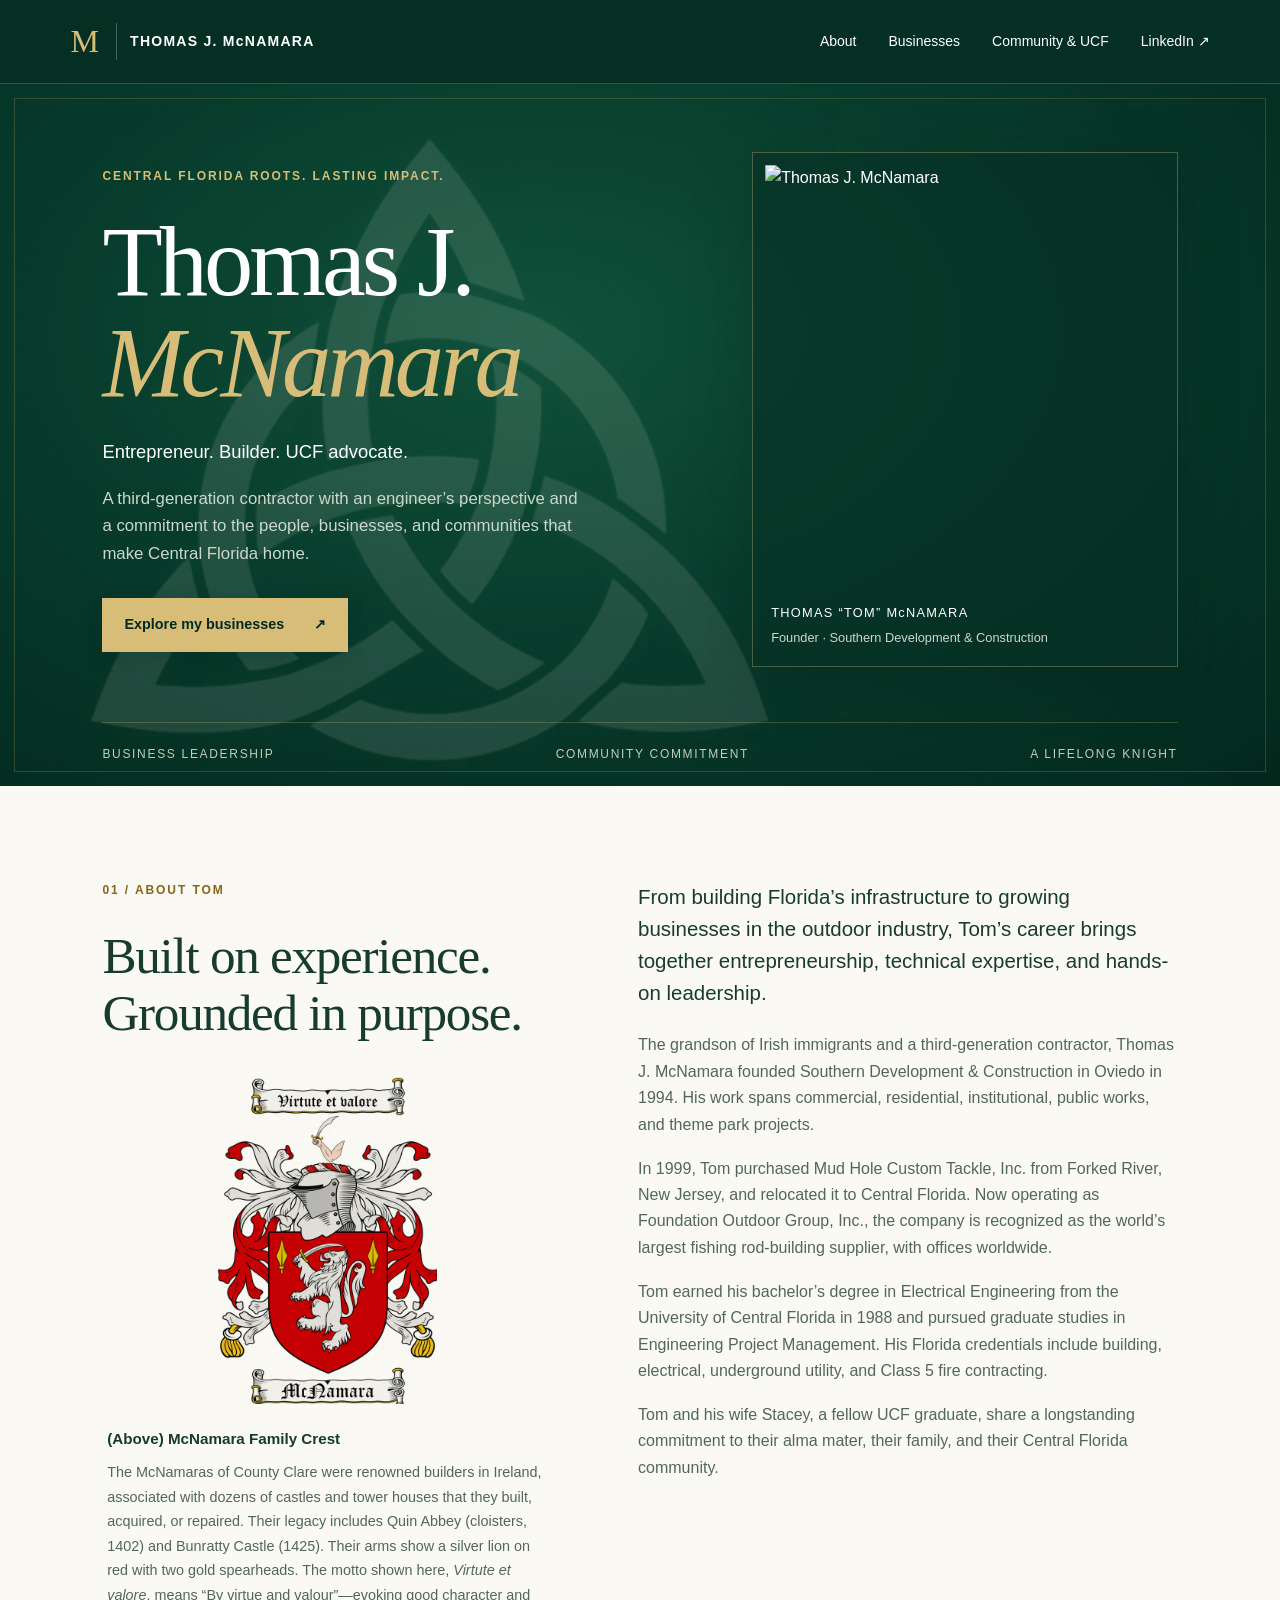
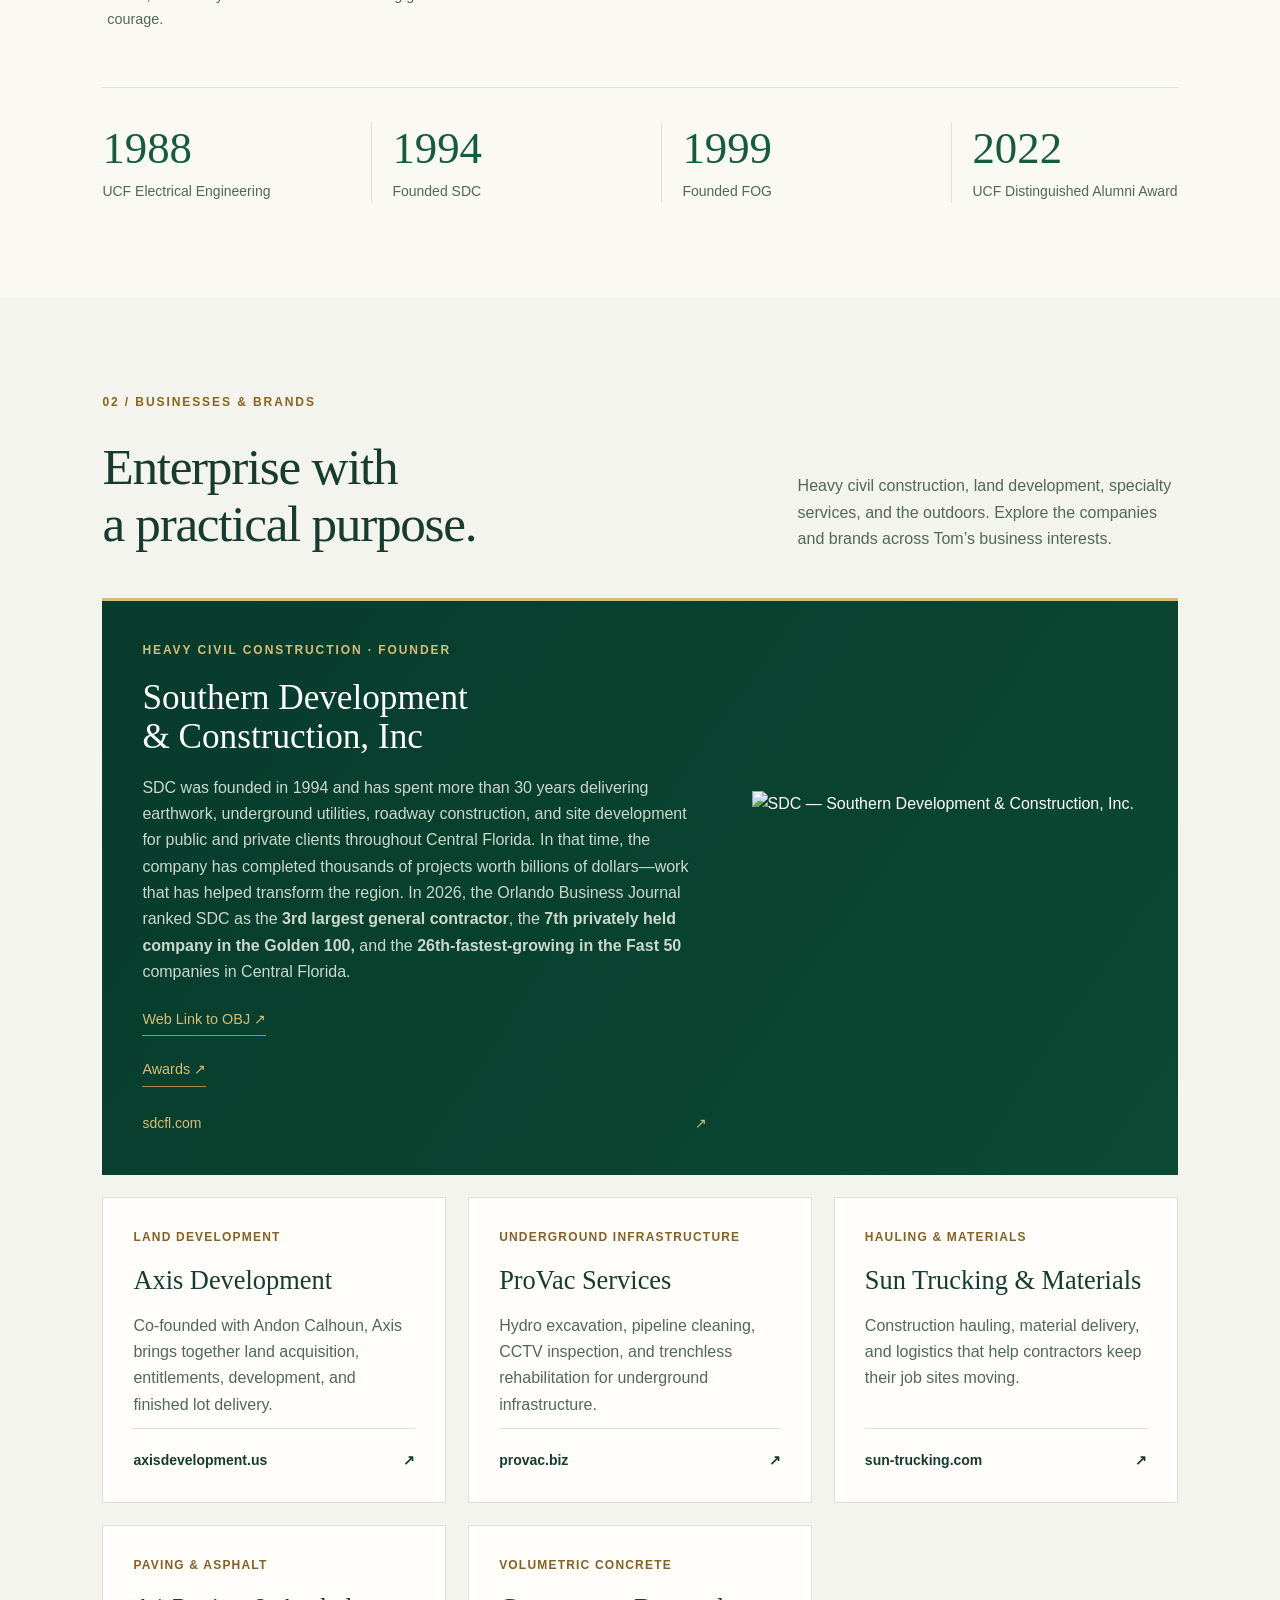
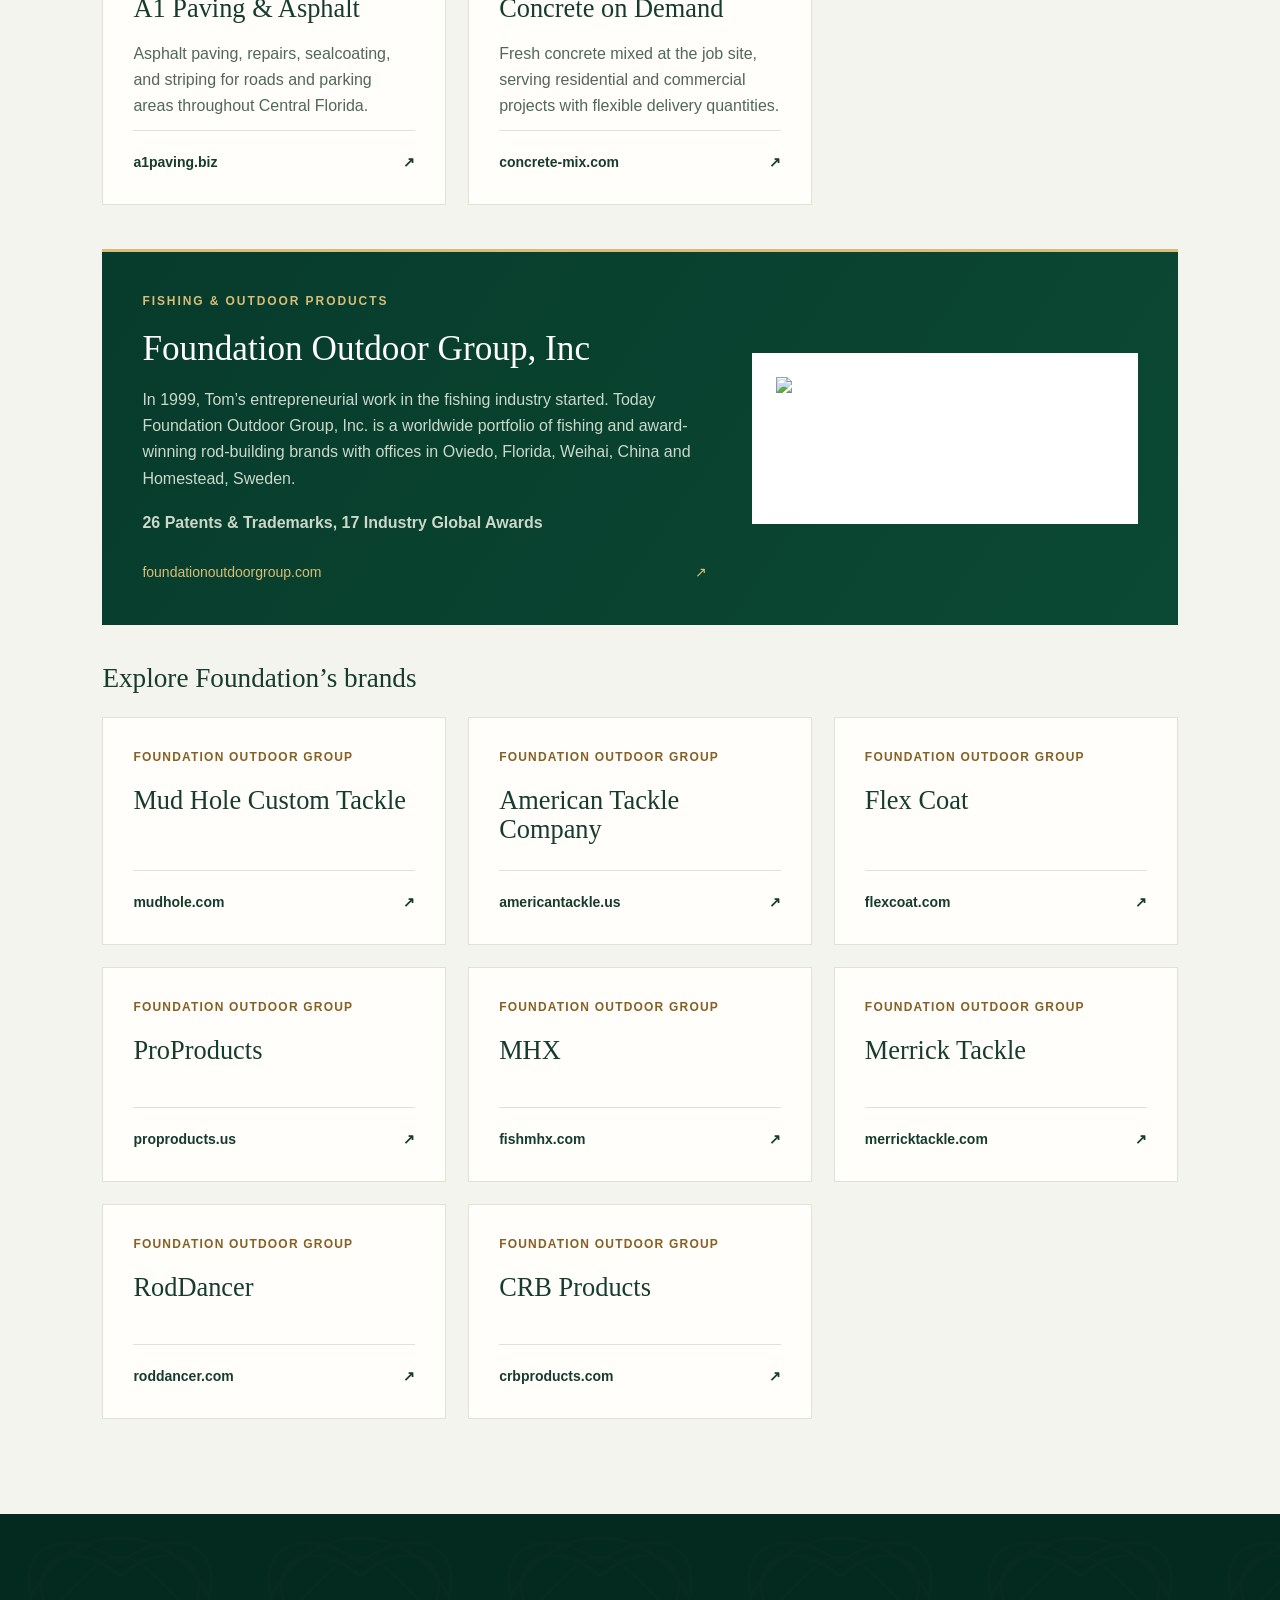
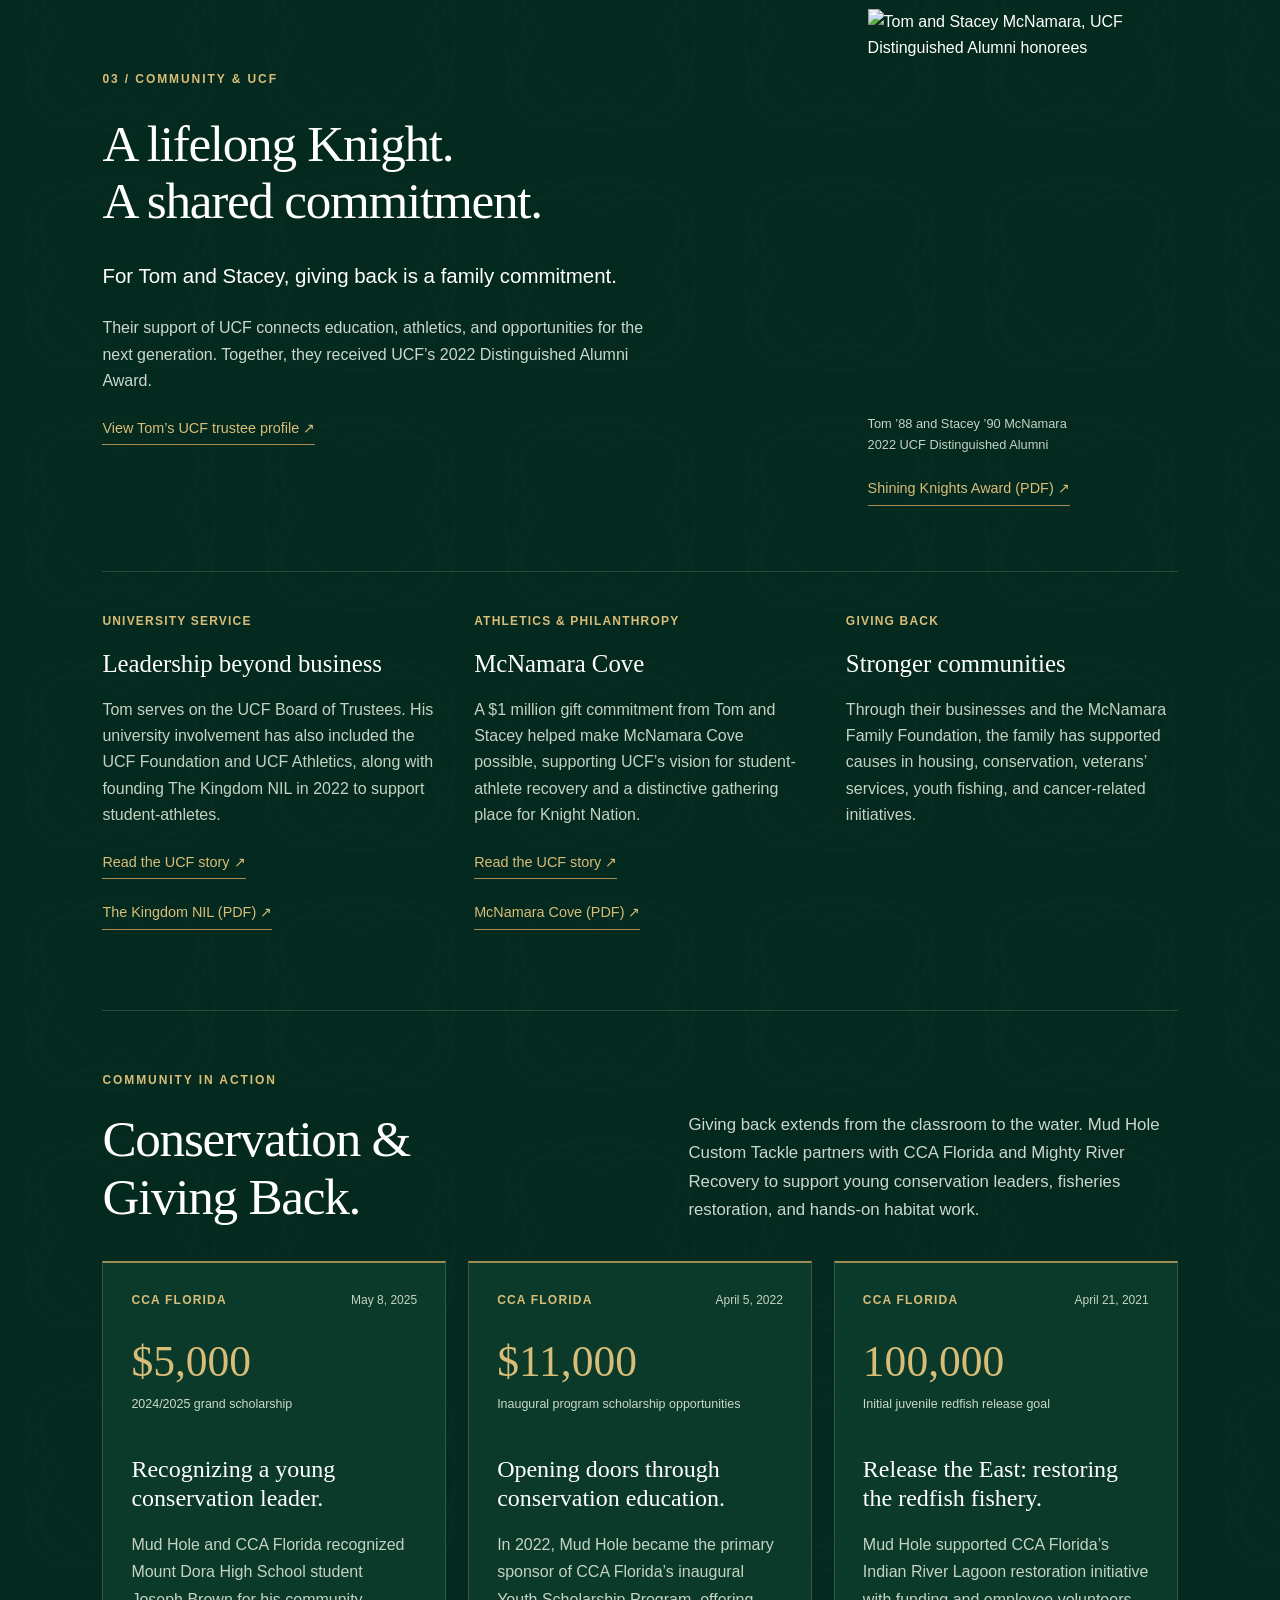
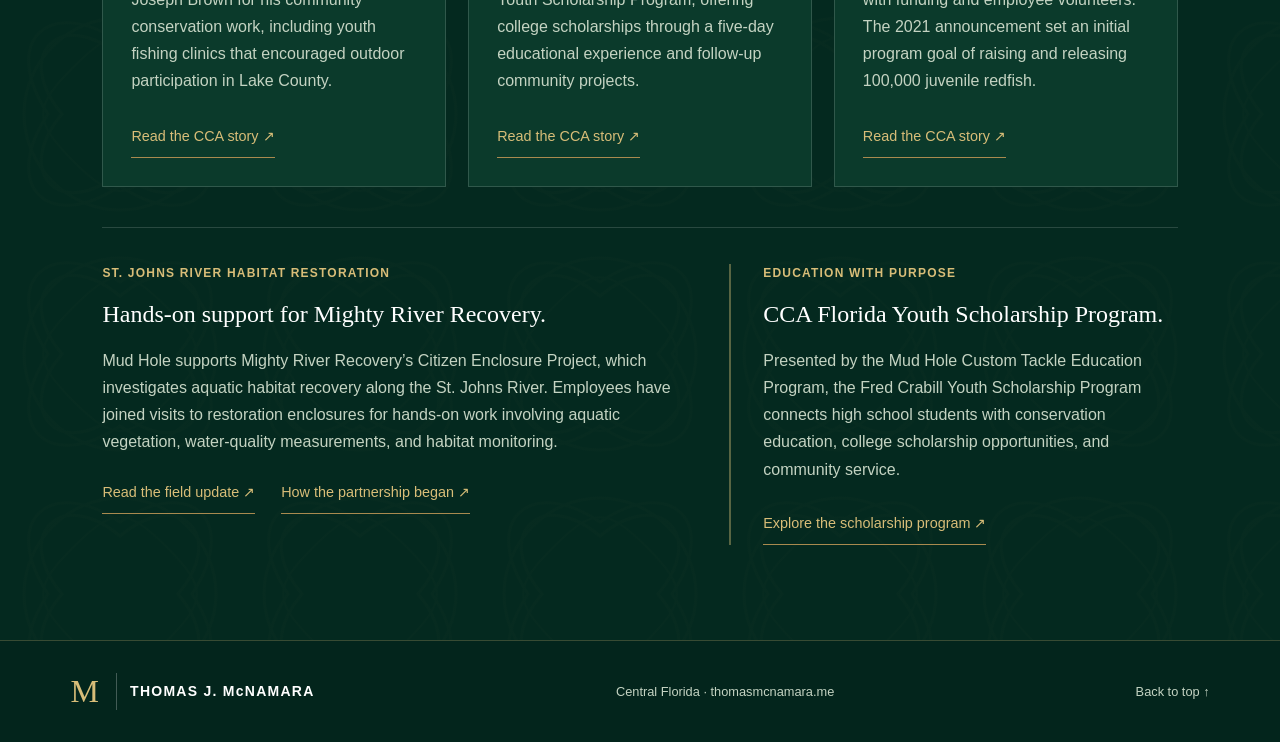
==== commit 17ad3e9a: "Add Celtic knot hero watermark and McNamara family crest with heritage caption" ====
--- a/index.html
+++ b/index.html
@@ -55,10 +55,20 @@
 .conservation-card{background:#0b3a2b;border-top:2px solid #9d8c53}
 footer{background:#03251c;border-top:1px solid #d8bd7840}
 @media(max-width:650px){.hero::before{background-size:230px;opacity:.35;mask-image:none}.hero::after{inset:8px}.hero-copy{padding:0}.hero-bottom{padding-bottom:28px}}
+
+/* Family heritage: original artwork, blended without altering the source images. */
+.hero::before{display:none}
+.hero-knot{position:absolute;z-index:-1;left:0;top:50%;transform:translateY(-52%);width:min(66vw,850px);height:auto;pointer-events:none;user-select:none;filter:invert(1) sepia(1) saturate(.7);mix-blend-mode:screen;opacity:.11}
+.family-heritage{max-width:440px;margin:36px auto 0}
+.family-crest{display:block;width:220px;max-width:75%;height:auto;margin:0 auto 22px;mix-blend-mode:multiply}
+.family-heritage figcaption{color:var(--muted);font-size:.9rem;line-height:1.7;text-align:left}
+.family-heritage figcaption strong{display:block;color:var(--ink);font-size:.95rem;margin-bottom:8px}
+@media(max-width:950px){.family-crest{width:200px}.family-heritage{margin-top:28px}}
+@media(max-width:650px){.hero-knot{width:115%;max-width:none;left:-8%;top:70px;transform:none;opacity:.08}.family-heritage{max-width:430px;margin-top:30px}.family-crest{width:200px}.family-heritage figcaption{font-size:.9rem}}
 </style></head>
 <body><a class="skip" href="#main">Skip to content</a><header><a class="brand" href="#home" aria-label="Thomas J. McNamara home"><span class="monogram">M</span><span>THOMAS J. McNAMARA</span></a><nav aria-label="Main navigation" style="flex-wrap:wrap"><a href="#about">About</a><a href="#businesses">Businesses</a><a href="#community">Community &amp; UCF</a><a href="https://www.linkedin.com/in/tom-mcnamara-057abb9/" target="_blank" rel="noopener noreferrer" aria-label="Tom McNamara on LinkedIn (opens in a new tab)">LinkedIn <span aria-hidden="true">↗</span></a></nav></header>
-<main id="main"><section class="hero" id="home"><div class="hero-copy"><p class="eyebrow">CENTRAL FLORIDA ROOTS. LASTING IMPACT.</p><h1>Thomas J.<br><em>McNamara</em></h1><p class="roles">Entrepreneur. Builder. UCF advocate.</p><p class="intro">A third-generation contractor with an engineer’s perspective and a commitment to the people, businesses, and communities that make Central Florida home.</p><a class="button" href="#businesses">Explore my businesses <span aria-hidden="true">↗</span></a></div><figure class="portrait"><img src="https://thomasmcnamara.me/assets/portrait.avif" width="1024" height="1024" alt="Thomas J. McNamara" fetchpriority="high"><figcaption><span>THOMAS “TOM” McNAMARA</span><span>Founder · Southern Development &amp; Construction</span></figcaption></figure><div class="hero-bottom"><span>BUSINESS LEADERSHIP</span><span>COMMUNITY COMMITMENT</span><span>A LIFELONG KNIGHT</span></div></section>
-<section class="about section" id="about"><div><p class="eyebrow">01 / ABOUT TOM</p><h2>Built on experience.<br>Grounded in purpose.</h2></div><div class="prose"><p class="lead">From building Florida’s infrastructure to growing businesses in the outdoor industry, Tom’s career brings together entrepreneurship, technical expertise, and hands-on leadership.</p><p>The grandson of Irish immigrants and a third-generation contractor, Thomas J. McNamara founded Southern Development &amp; Construction in Oviedo in 1994. His work spans commercial, residential, institutional, public works, and theme park projects.</p><p>In 1999, Tom purchased Mud Hole Custom Tackle, Inc. from Forked River, New Jersey, and relocated it to Central Florida. Now operating as Foundation Outdoor Group, Inc., the company is recognized as the world’s largest fishing rod-building supplier, with offices worldwide.</p><p>Tom earned his bachelor’s degree in Electrical Engineering from the University of Central Florida in 1988 and pursued graduate studies in Engineering Project Management. His Florida credentials include building, electrical, underground utility, and Class 5 fire contracting.</p><p>Tom and his wife Stacey, a fellow UCF graduate, share a longstanding commitment to their alma mater, their family, and their Central Florida community.</p></div><div class="milestones"><div><strong>1988</strong><span>UCF Electrical Engineering</span></div><div><strong>1994</strong><span>Founded SDC</span></div><div><strong>1999</strong><span>Founded FOG</span></div><div><strong>2022</strong><span>UCF Distinguished Alumni Award</span></div></div></section>
+<main id="main"><section class="hero" id="home"><img class="hero-knot" src="assets/celtic-trinity-knot.png" width="595" height="532" alt="" aria-hidden="true" decoding="async"><div class="hero-copy"><p class="eyebrow">CENTRAL FLORIDA ROOTS. LASTING IMPACT.</p><h1>Thomas J.<br><em>McNamara</em></h1><p class="roles">Entrepreneur. Builder. UCF advocate.</p><p class="intro">A third-generation contractor with an engineer’s perspective and a commitment to the people, businesses, and communities that make Central Florida home.</p><a class="button" href="#businesses">Explore my businesses <span aria-hidden="true">↗</span></a></div><figure class="portrait"><img src="https://thomasmcnamara.me/assets/portrait.avif" width="1024" height="1024" alt="Thomas J. McNamara" fetchpriority="high"><figcaption><span>THOMAS “TOM” McNAMARA</span><span>Founder · Southern Development &amp; Construction</span></figcaption></figure><div class="hero-bottom"><span>BUSINESS LEADERSHIP</span><span>COMMUNITY COMMITMENT</span><span>A LIFELONG KNIGHT</span></div></section>
+<section class="about section" id="about"><div><p class="eyebrow">01 / ABOUT TOM</p><h2>Built on experience.<br>Grounded in purpose.</h2><figure class="family-heritage"><img class="family-crest" src="assets/mcnamara-family-crest.jpg" width="1152" height="1712" alt="McNamara family crest with a silver lion on a red shield, two gold spearheads, and the motto Virtute et valore" loading="lazy" decoding="async"><figcaption><strong>(Above) McNamara Family Crest</strong>The McNamaras of County Clare were renowned builders in Ireland, associated with dozens of castles and tower houses that they built, acquired, or repaired. Their legacy includes Quin Abbey (cloisters, 1402) and Bunratty Castle (1425). Their arms show a silver lion on red with two gold spearheads. The motto shown here, <em>Virtute et valore</em>, means “By virtue and valour”—evoking good character and courage.</figcaption></figure></div><div class="prose"><p class="lead">From building Florida’s infrastructure to growing businesses in the outdoor industry, Tom’s career brings together entrepreneurship, technical expertise, and hands-on leadership.</p><p>The grandson of Irish immigrants and a third-generation contractor, Thomas J. McNamara founded Southern Development &amp; Construction in Oviedo in 1994. His work spans commercial, residential, institutional, public works, and theme park projects.</p><p>In 1999, Tom purchased Mud Hole Custom Tackle, Inc. from Forked River, New Jersey, and relocated it to Central Florida. Now operating as Foundation Outdoor Group, Inc., the company is recognized as the world’s largest fishing rod-building supplier, with offices worldwide.</p><p>Tom earned his bachelor’s degree in Electrical Engineering from the University of Central Florida in 1988 and pursued graduate studies in Engineering Project Management. His Florida credentials include building, electrical, underground utility, and Class 5 fire contracting.</p><p>Tom and his wife Stacey, a fellow UCF graduate, share a longstanding commitment to their alma mater, their family, and their Central Florida community.</p></div><div class="milestones"><div><strong>1988</strong><span>UCF Electrical Engineering</span></div><div><strong>1994</strong><span>Founded SDC</span></div><div><strong>1999</strong><span>Founded FOG</span></div><div><strong>2022</strong><span>UCF Distinguished Alumni Award</span></div></div></section>
 <section class="businesses section" id="businesses"><div class="section-heading"><div><p class="eyebrow">02 / BUSINESSES &amp; BRANDS</p><h2>Enterprise with<br>a practical purpose.</h2></div><p>Heavy civil construction, land development, specialty services, and the outdoors. Explore the companies and brands across Tom’s business interests.</p></div>
 <article class="flagship" aria-labelledby="sdc-heading"><div><span class="eyebrow">HEAVY CIVIL CONSTRUCTION · FOUNDER</span><h3 id="sdc-heading"><a href="https://sdcfl.com/" target="_blank" rel="noopener noreferrer">Southern Development<br>&amp; Construction, Inc</a></h3><p>SDC was founded in 1994 and has spent more than 30 years delivering earthwork, underground utilities, roadway construction, and site development for public and private clients throughout Central Florida. In that time, the company has completed thousands of projects worth billions of dollars—work that has helped transform the region. In 2026, the Orlando Business Journal ranked SDC as the <strong>3rd largest general contractor</strong>, the <strong>7th privately held company in the Golden 100,</strong> and the <strong>26th-fastest-growing in the Fast 50</strong> companies in Central Florida.</p><a class="text-link" href="https://bizj.us/1qqppg" target="_blank" rel="noopener noreferrer" aria-label="Web Link to OBJ (opens in a new tab)">Web Link to OBJ <span aria-hidden="true">↗</span></a><br><a class="text-link" href="https://thomasmcnamara.me/documents/obj-awards.pdf" target="_blank" rel="noopener noreferrer" aria-label="Awards (PDF, opens in a new tab)">Awards <span aria-hidden="true">↗</span></a><a class="visit" href="https://sdcfl.com/" target="_blank" rel="noopener noreferrer">sdcfl.com <span aria-hidden="true">↗</span></a></div><a href="https://sdcfl.com/" target="_blank" rel="noopener noreferrer" aria-label="Visit Southern Development &amp; Construction (opens in a new tab)"><img class="sdc-logo" src="https://thomasmcnamara.me/assets/sdc-logo.gif" width="576" height="288" alt="SDC — Southern Development &amp; Construction, Inc." loading="lazy"></a></article>
 <div class="company-grid">
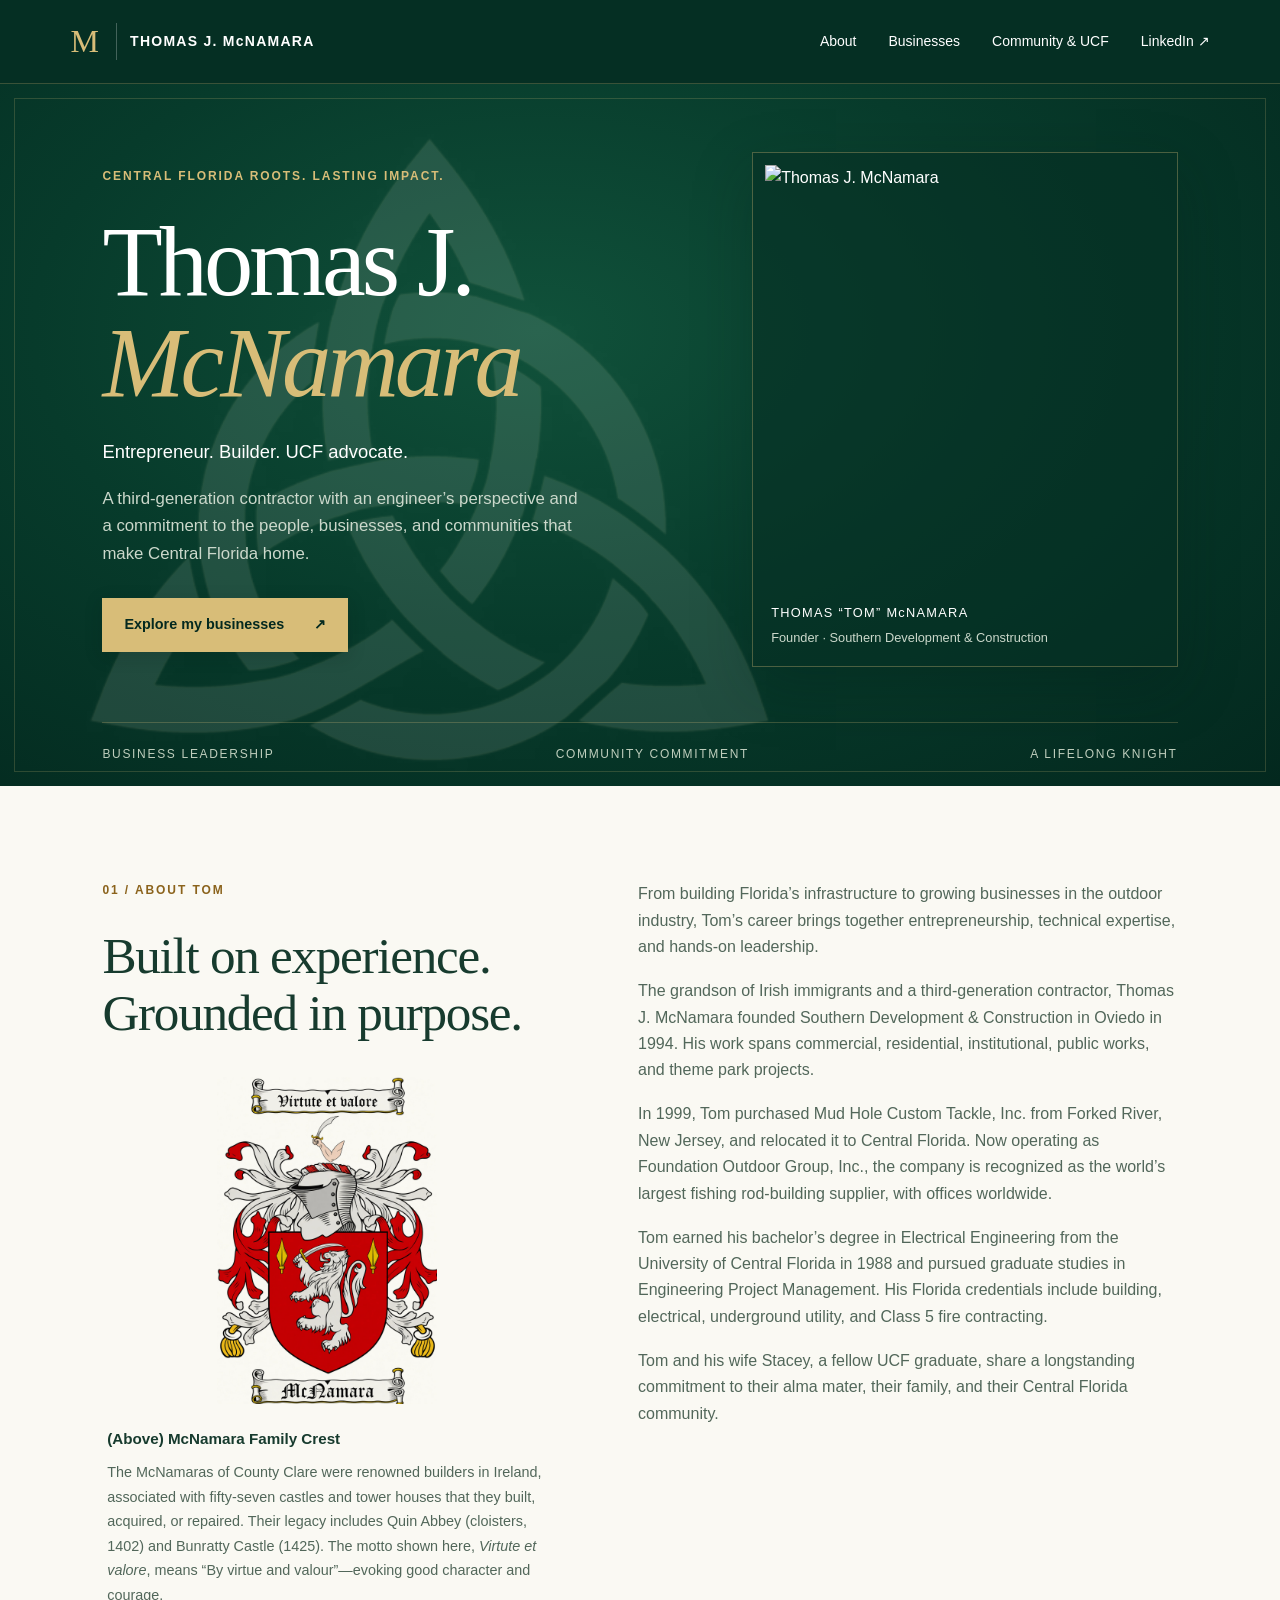
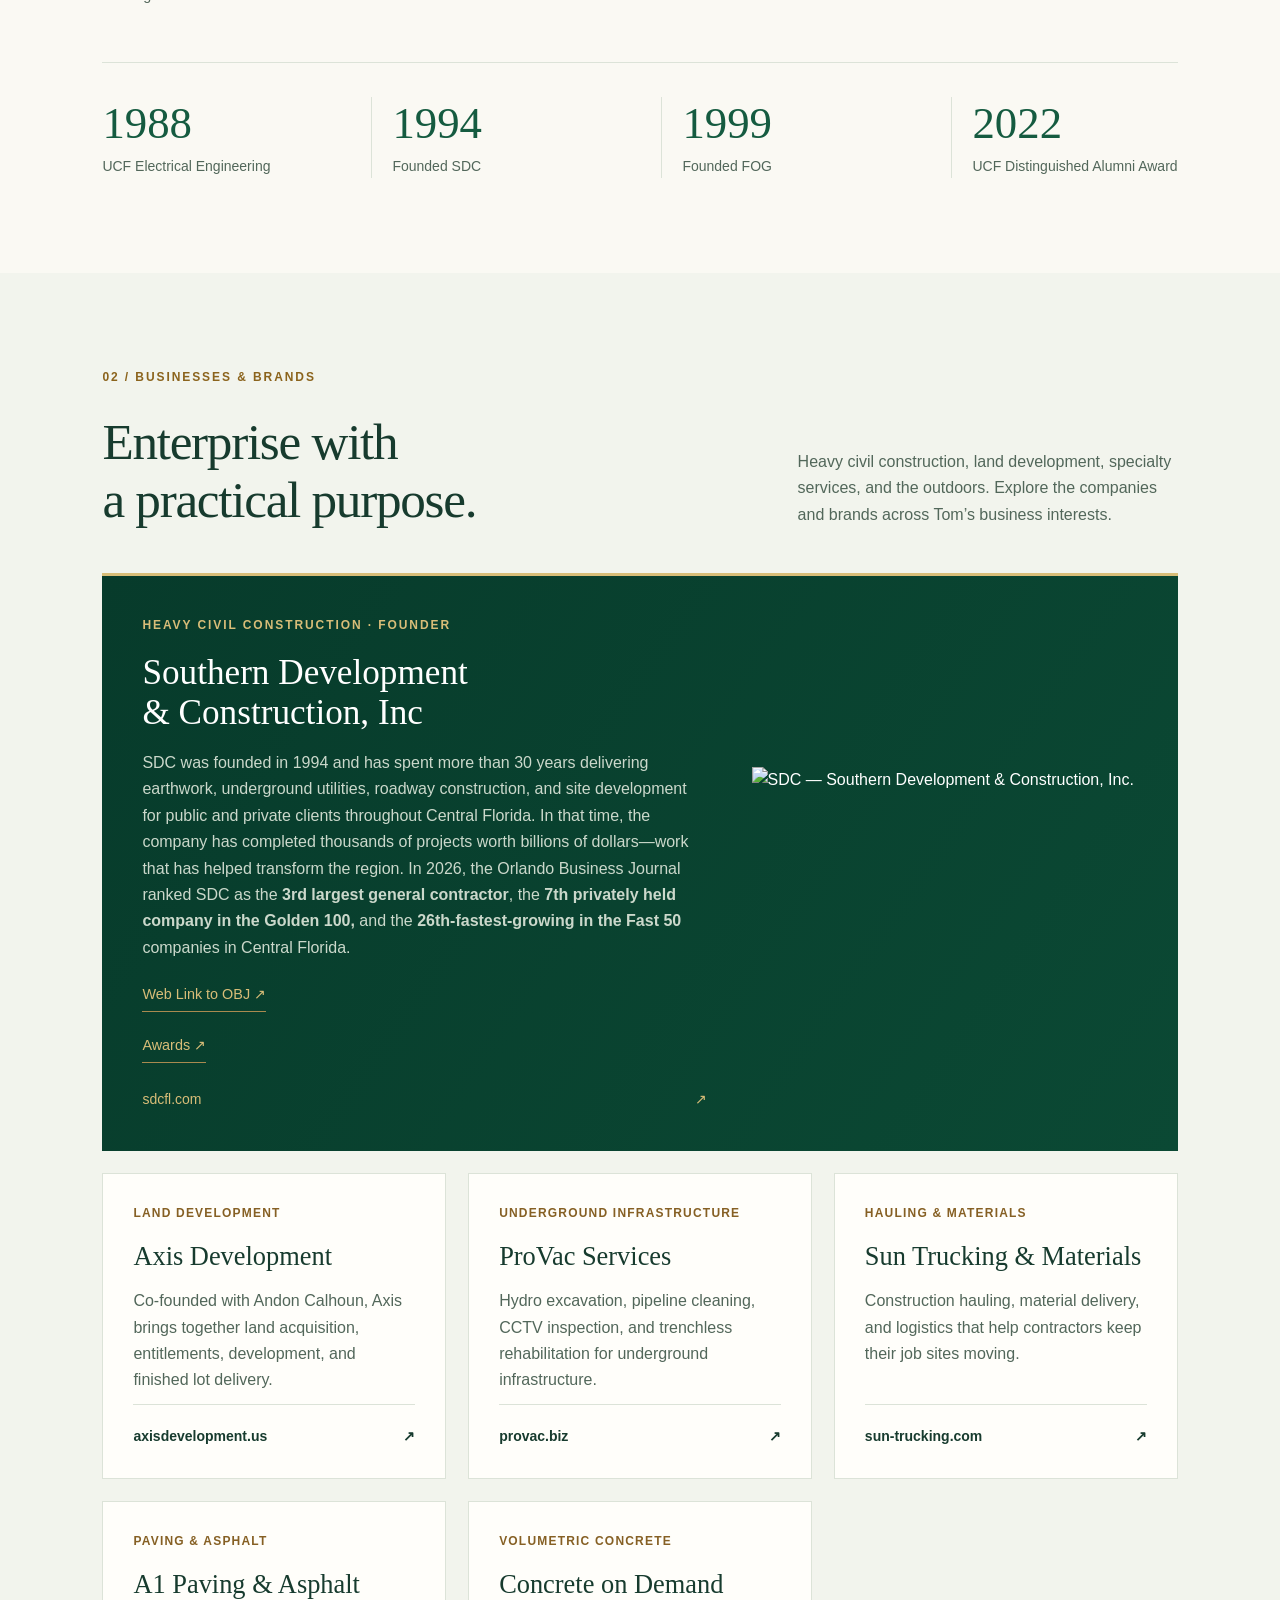
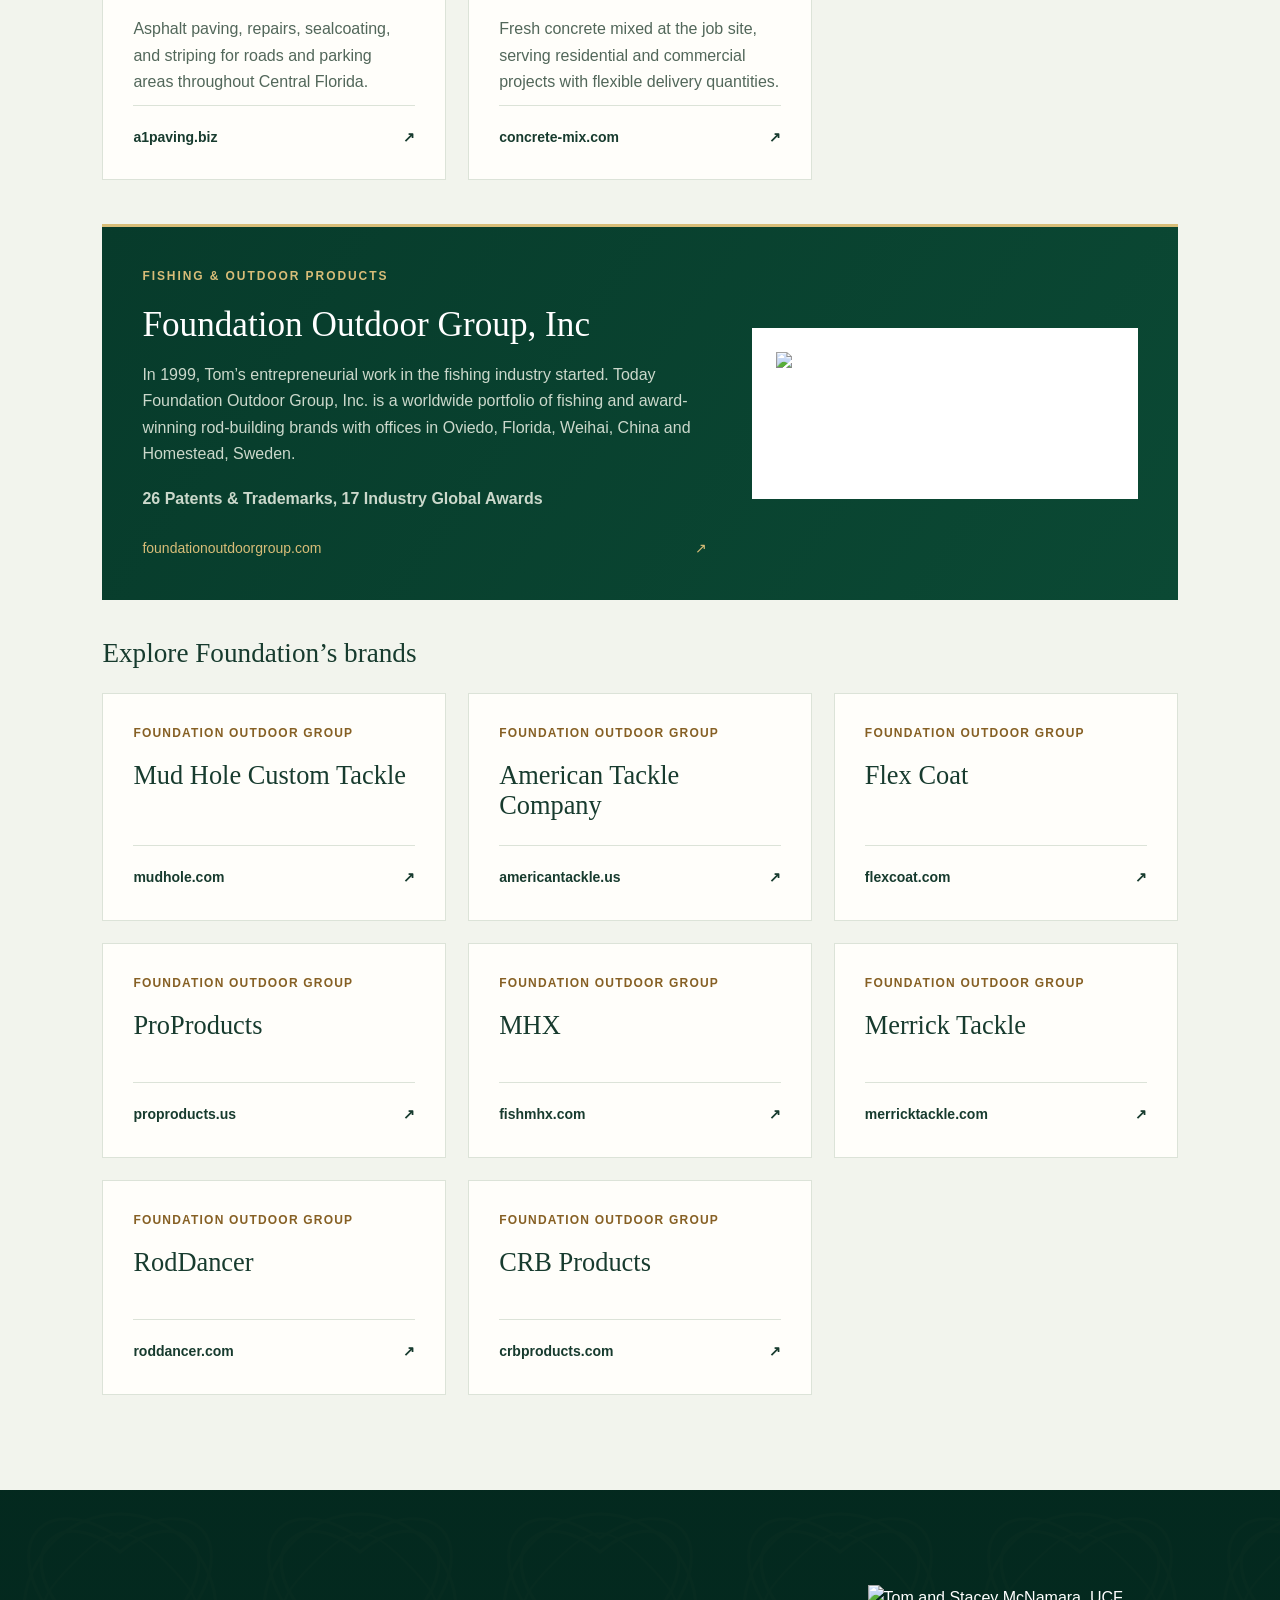
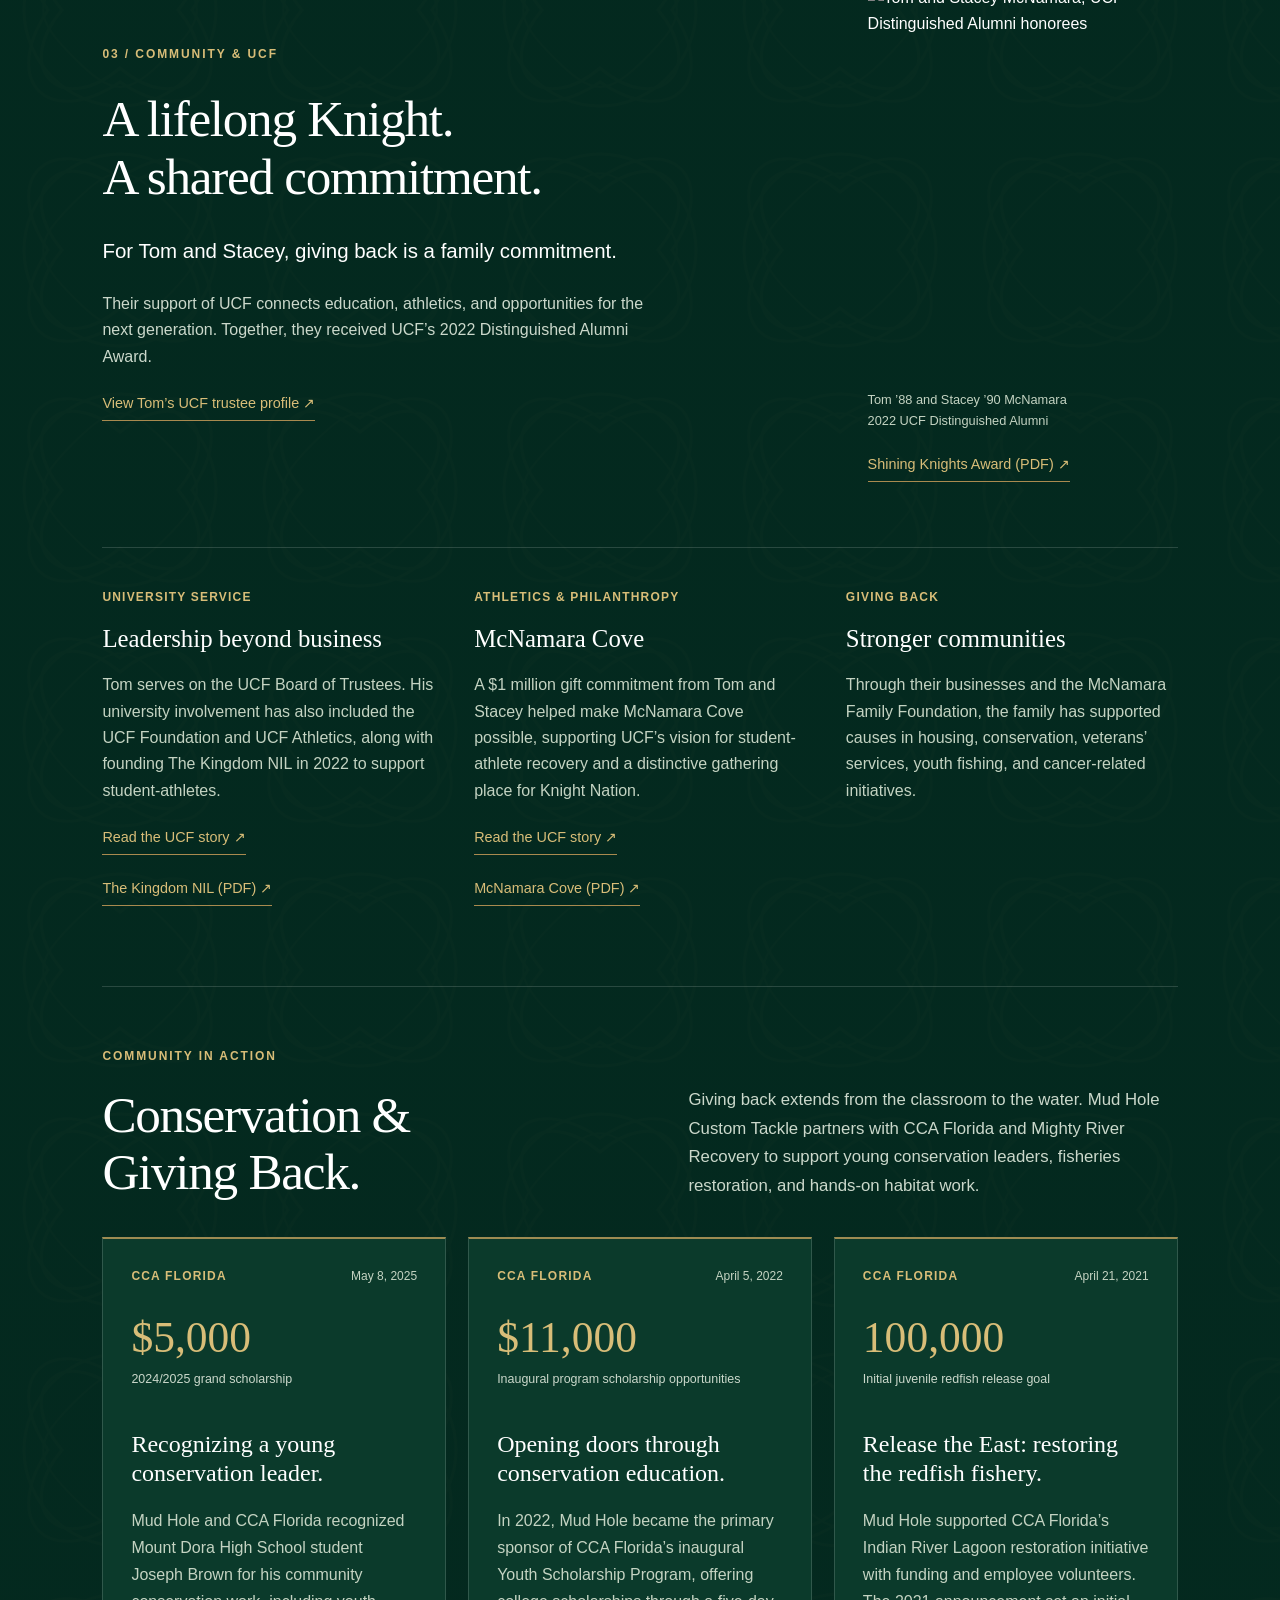
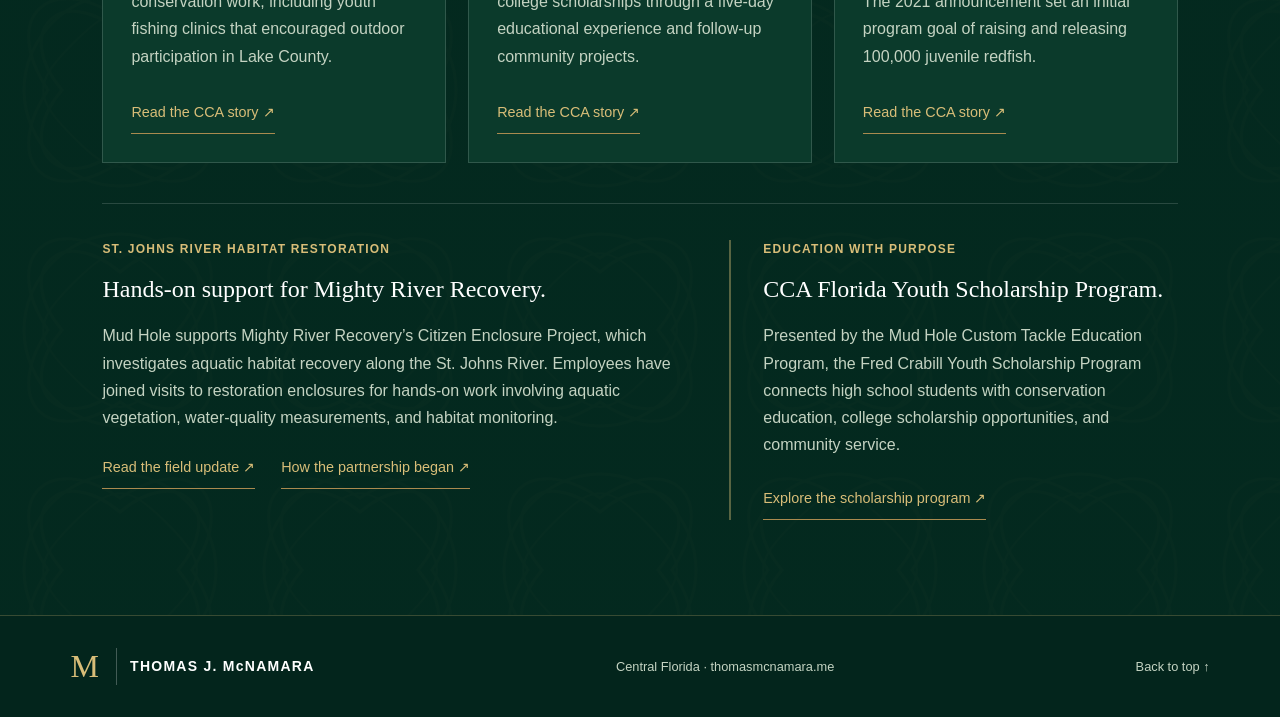
==== commit 3a2427aa: "Unify About Tom paragraph typography and revise family crest caption" ====
--- a/index.html
+++ b/index.html
@@ -65,10 +65,14 @@
 .family-heritage figcaption strong{display:block;color:var(--ink);font-size:.95rem;margin-bottom:8px}
 @media(max-width:950px){.family-crest{width:200px}.family-heritage{margin-top:28px}}
 @media(max-width:650px){.hero-knot{width:115%;max-width:none;left:-8%;top:70px;transform:none;opacity:.08}.family-heritage{max-width:430px;margin-top:30px}.family-crest{width:200px}.family-heritage figcaption{font-size:.9rem}}
+
+/* Consistent typography throughout the About Tom biography. */
+.about .prose p{font-family:Arial,Helvetica,sans-serif;font-size:1rem;line-height:1.65;font-weight:400;color:var(--muted)}
+.about .prose .lead{margin-bottom:0}
 </style></head>
 <body><a class="skip" href="#main">Skip to content</a><header><a class="brand" href="#home" aria-label="Thomas J. McNamara home"><span class="monogram">M</span><span>THOMAS J. McNAMARA</span></a><nav aria-label="Main navigation" style="flex-wrap:wrap"><a href="#about">About</a><a href="#businesses">Businesses</a><a href="#community">Community &amp; UCF</a><a href="https://www.linkedin.com/in/tom-mcnamara-057abb9/" target="_blank" rel="noopener noreferrer" aria-label="Tom McNamara on LinkedIn (opens in a new tab)">LinkedIn <span aria-hidden="true">↗</span></a></nav></header>
 <main id="main"><section class="hero" id="home"><img class="hero-knot" src="assets/celtic-trinity-knot.png" width="595" height="532" alt="" aria-hidden="true" decoding="async"><div class="hero-copy"><p class="eyebrow">CENTRAL FLORIDA ROOTS. LASTING IMPACT.</p><h1>Thomas J.<br><em>McNamara</em></h1><p class="roles">Entrepreneur. Builder. UCF advocate.</p><p class="intro">A third-generation contractor with an engineer’s perspective and a commitment to the people, businesses, and communities that make Central Florida home.</p><a class="button" href="#businesses">Explore my businesses <span aria-hidden="true">↗</span></a></div><figure class="portrait"><img src="https://thomasmcnamara.me/assets/portrait.avif" width="1024" height="1024" alt="Thomas J. McNamara" fetchpriority="high"><figcaption><span>THOMAS “TOM” McNAMARA</span><span>Founder · Southern Development &amp; Construction</span></figcaption></figure><div class="hero-bottom"><span>BUSINESS LEADERSHIP</span><span>COMMUNITY COMMITMENT</span><span>A LIFELONG KNIGHT</span></div></section>
-<section class="about section" id="about"><div><p class="eyebrow">01 / ABOUT TOM</p><h2>Built on experience.<br>Grounded in purpose.</h2><figure class="family-heritage"><img class="family-crest" src="assets/mcnamara-family-crest.jpg" width="1152" height="1712" alt="McNamara family crest with a silver lion on a red shield, two gold spearheads, and the motto Virtute et valore" loading="lazy" decoding="async"><figcaption><strong>(Above) McNamara Family Crest</strong>The McNamaras of County Clare were renowned builders in Ireland, associated with dozens of castles and tower houses that they built, acquired, or repaired. Their legacy includes Quin Abbey (cloisters, 1402) and Bunratty Castle (1425). Their arms show a silver lion on red with two gold spearheads. The motto shown here, <em>Virtute et valore</em>, means “By virtue and valour”—evoking good character and courage.</figcaption></figure></div><div class="prose"><p class="lead">From building Florida’s infrastructure to growing businesses in the outdoor industry, Tom’s career brings together entrepreneurship, technical expertise, and hands-on leadership.</p><p>The grandson of Irish immigrants and a third-generation contractor, Thomas J. McNamara founded Southern Development &amp; Construction in Oviedo in 1994. His work spans commercial, residential, institutional, public works, and theme park projects.</p><p>In 1999, Tom purchased Mud Hole Custom Tackle, Inc. from Forked River, New Jersey, and relocated it to Central Florida. Now operating as Foundation Outdoor Group, Inc., the company is recognized as the world’s largest fishing rod-building supplier, with offices worldwide.</p><p>Tom earned his bachelor’s degree in Electrical Engineering from the University of Central Florida in 1988 and pursued graduate studies in Engineering Project Management. His Florida credentials include building, electrical, underground utility, and Class 5 fire contracting.</p><p>Tom and his wife Stacey, a fellow UCF graduate, share a longstanding commitment to their alma mater, their family, and their Central Florida community.</p></div><div class="milestones"><div><strong>1988</strong><span>UCF Electrical Engineering</span></div><div><strong>1994</strong><span>Founded SDC</span></div><div><strong>1999</strong><span>Founded FOG</span></div><div><strong>2022</strong><span>UCF Distinguished Alumni Award</span></div></div></section>
+<section class="about section" id="about"><div><p class="eyebrow">01 / ABOUT TOM</p><h2>Built on experience.<br>Grounded in purpose.</h2><figure class="family-heritage"><img class="family-crest" src="assets/mcnamara-family-crest.jpg" width="1152" height="1712" alt="McNamara family crest with a silver lion on a red shield, two gold spearheads, and the motto Virtute et valore" loading="lazy" decoding="async"><figcaption><strong>(Above) McNamara Family Crest</strong>The McNamaras of County Clare were renowned builders in Ireland, associated with fifty-seven castles and tower houses that they built, acquired, or repaired. Their legacy includes Quin Abbey (cloisters, 1402) and Bunratty Castle (1425). The motto shown here, <em>Virtute et valore</em>, means “By virtue and valour”—evoking good character and courage.</figcaption></figure></div><div class="prose"><p class="lead">From building Florida’s infrastructure to growing businesses in the outdoor industry, Tom’s career brings together entrepreneurship, technical expertise, and hands-on leadership.</p><p>The grandson of Irish immigrants and a third-generation contractor, Thomas J. McNamara founded Southern Development &amp; Construction in Oviedo in 1994. His work spans commercial, residential, institutional, public works, and theme park projects.</p><p>In 1999, Tom purchased Mud Hole Custom Tackle, Inc. from Forked River, New Jersey, and relocated it to Central Florida. Now operating as Foundation Outdoor Group, Inc., the company is recognized as the world’s largest fishing rod-building supplier, with offices worldwide.</p><p>Tom earned his bachelor’s degree in Electrical Engineering from the University of Central Florida in 1988 and pursued graduate studies in Engineering Project Management. His Florida credentials include building, electrical, underground utility, and Class 5 fire contracting.</p><p>Tom and his wife Stacey, a fellow UCF graduate, share a longstanding commitment to their alma mater, their family, and their Central Florida community.</p></div><div class="milestones"><div><strong>1988</strong><span>UCF Electrical Engineering</span></div><div><strong>1994</strong><span>Founded SDC</span></div><div><strong>1999</strong><span>Founded FOG</span></div><div><strong>2022</strong><span>UCF Distinguished Alumni Award</span></div></div></section>
 <section class="businesses section" id="businesses"><div class="section-heading"><div><p class="eyebrow">02 / BUSINESSES &amp; BRANDS</p><h2>Enterprise with<br>a practical purpose.</h2></div><p>Heavy civil construction, land development, specialty services, and the outdoors. Explore the companies and brands across Tom’s business interests.</p></div>
 <article class="flagship" aria-labelledby="sdc-heading"><div><span class="eyebrow">HEAVY CIVIL CONSTRUCTION · FOUNDER</span><h3 id="sdc-heading"><a href="https://sdcfl.com/" target="_blank" rel="noopener noreferrer">Southern Development<br>&amp; Construction, Inc</a></h3><p>SDC was founded in 1994 and has spent more than 30 years delivering earthwork, underground utilities, roadway construction, and site development for public and private clients throughout Central Florida. In that time, the company has completed thousands of projects worth billions of dollars—work that has helped transform the region. In 2026, the Orlando Business Journal ranked SDC as the <strong>3rd largest general contractor</strong>, the <strong>7th privately held company in the Golden 100,</strong> and the <strong>26th-fastest-growing in the Fast 50</strong> companies in Central Florida.</p><a class="text-link" href="https://bizj.us/1qqppg" target="_blank" rel="noopener noreferrer" aria-label="Web Link to OBJ (opens in a new tab)">Web Link to OBJ <span aria-hidden="true">↗</span></a><br><a class="text-link" href="https://thomasmcnamara.me/documents/obj-awards.pdf" target="_blank" rel="noopener noreferrer" aria-label="Awards (PDF, opens in a new tab)">Awards <span aria-hidden="true">↗</span></a><a class="visit" href="https://sdcfl.com/" target="_blank" rel="noopener noreferrer">sdcfl.com <span aria-hidden="true">↗</span></a></div><a href="https://sdcfl.com/" target="_blank" rel="noopener noreferrer" aria-label="Visit Southern Development &amp; Construction (opens in a new tab)"><img class="sdc-logo" src="https://thomasmcnamara.me/assets/sdc-logo.gif" width="576" height="288" alt="SDC — Southern Development &amp; Construction, Inc." loading="lazy"></a></article>
 <div class="company-grid">
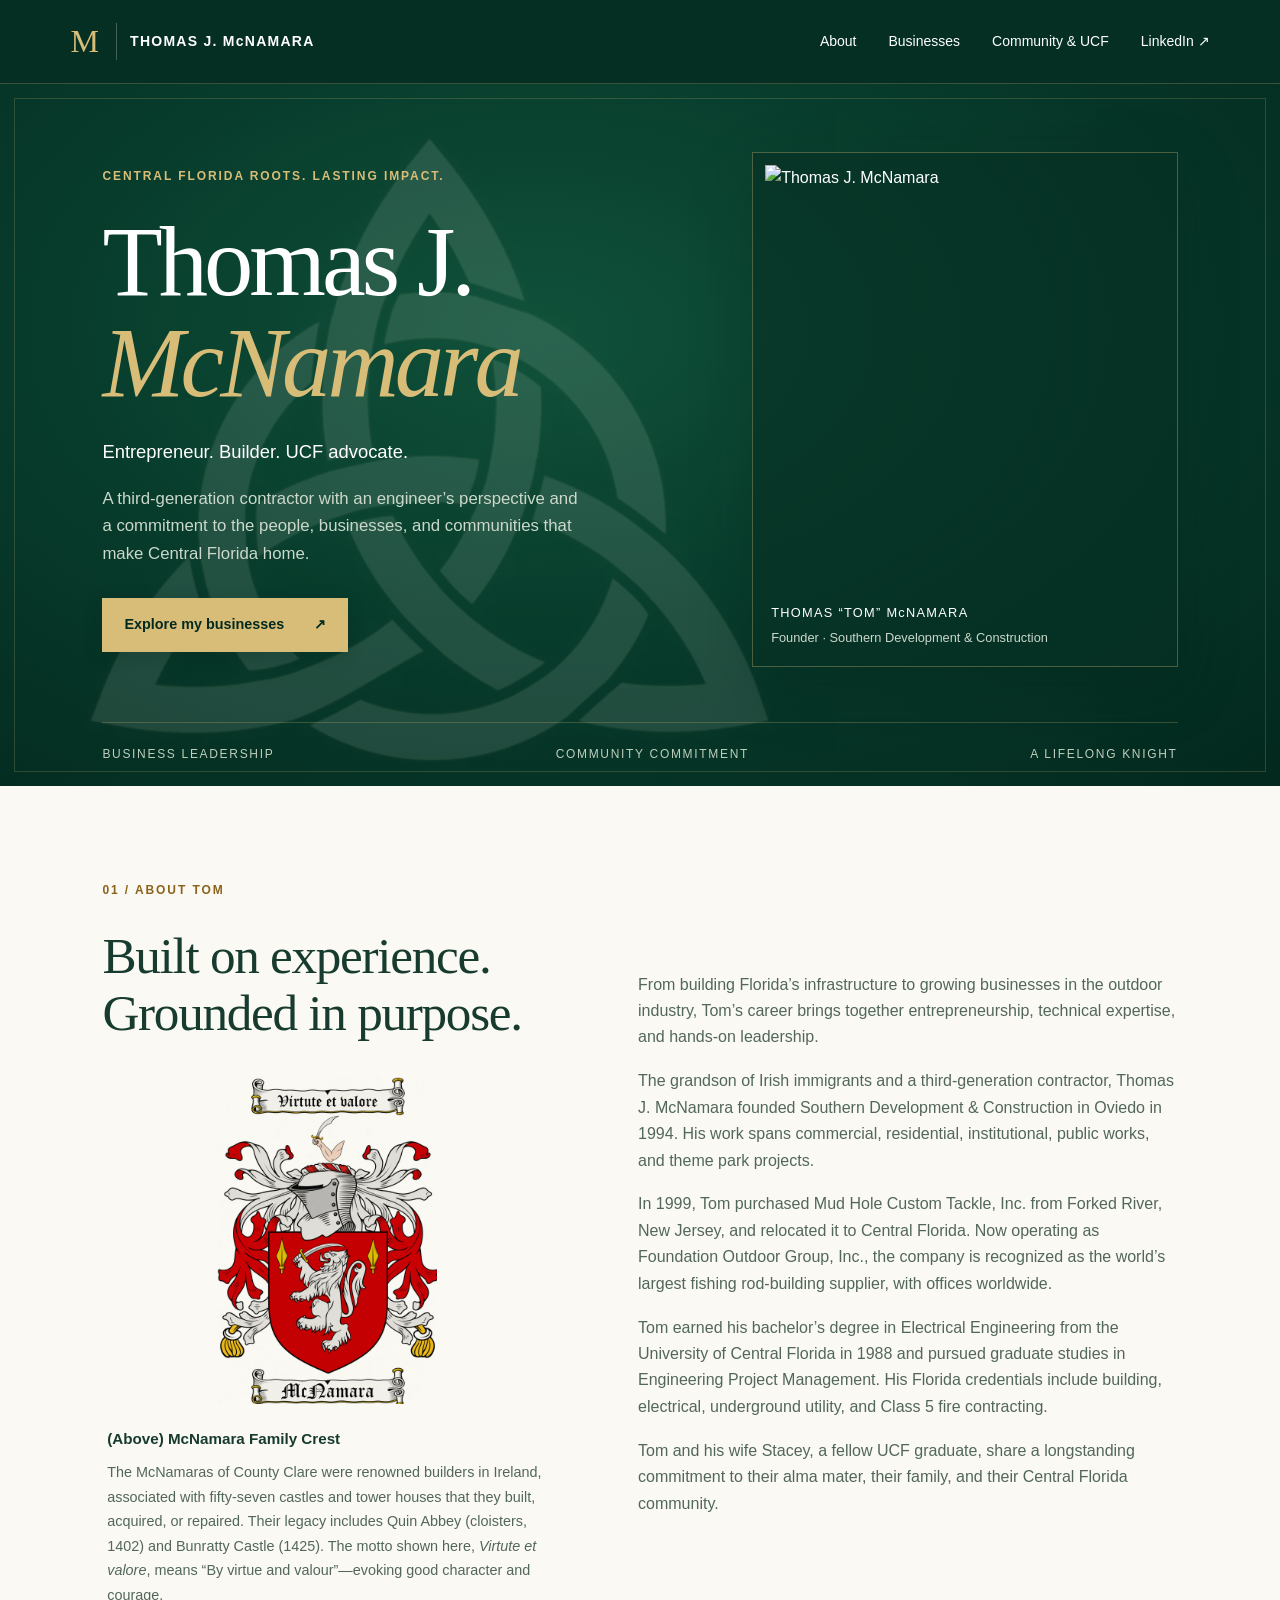
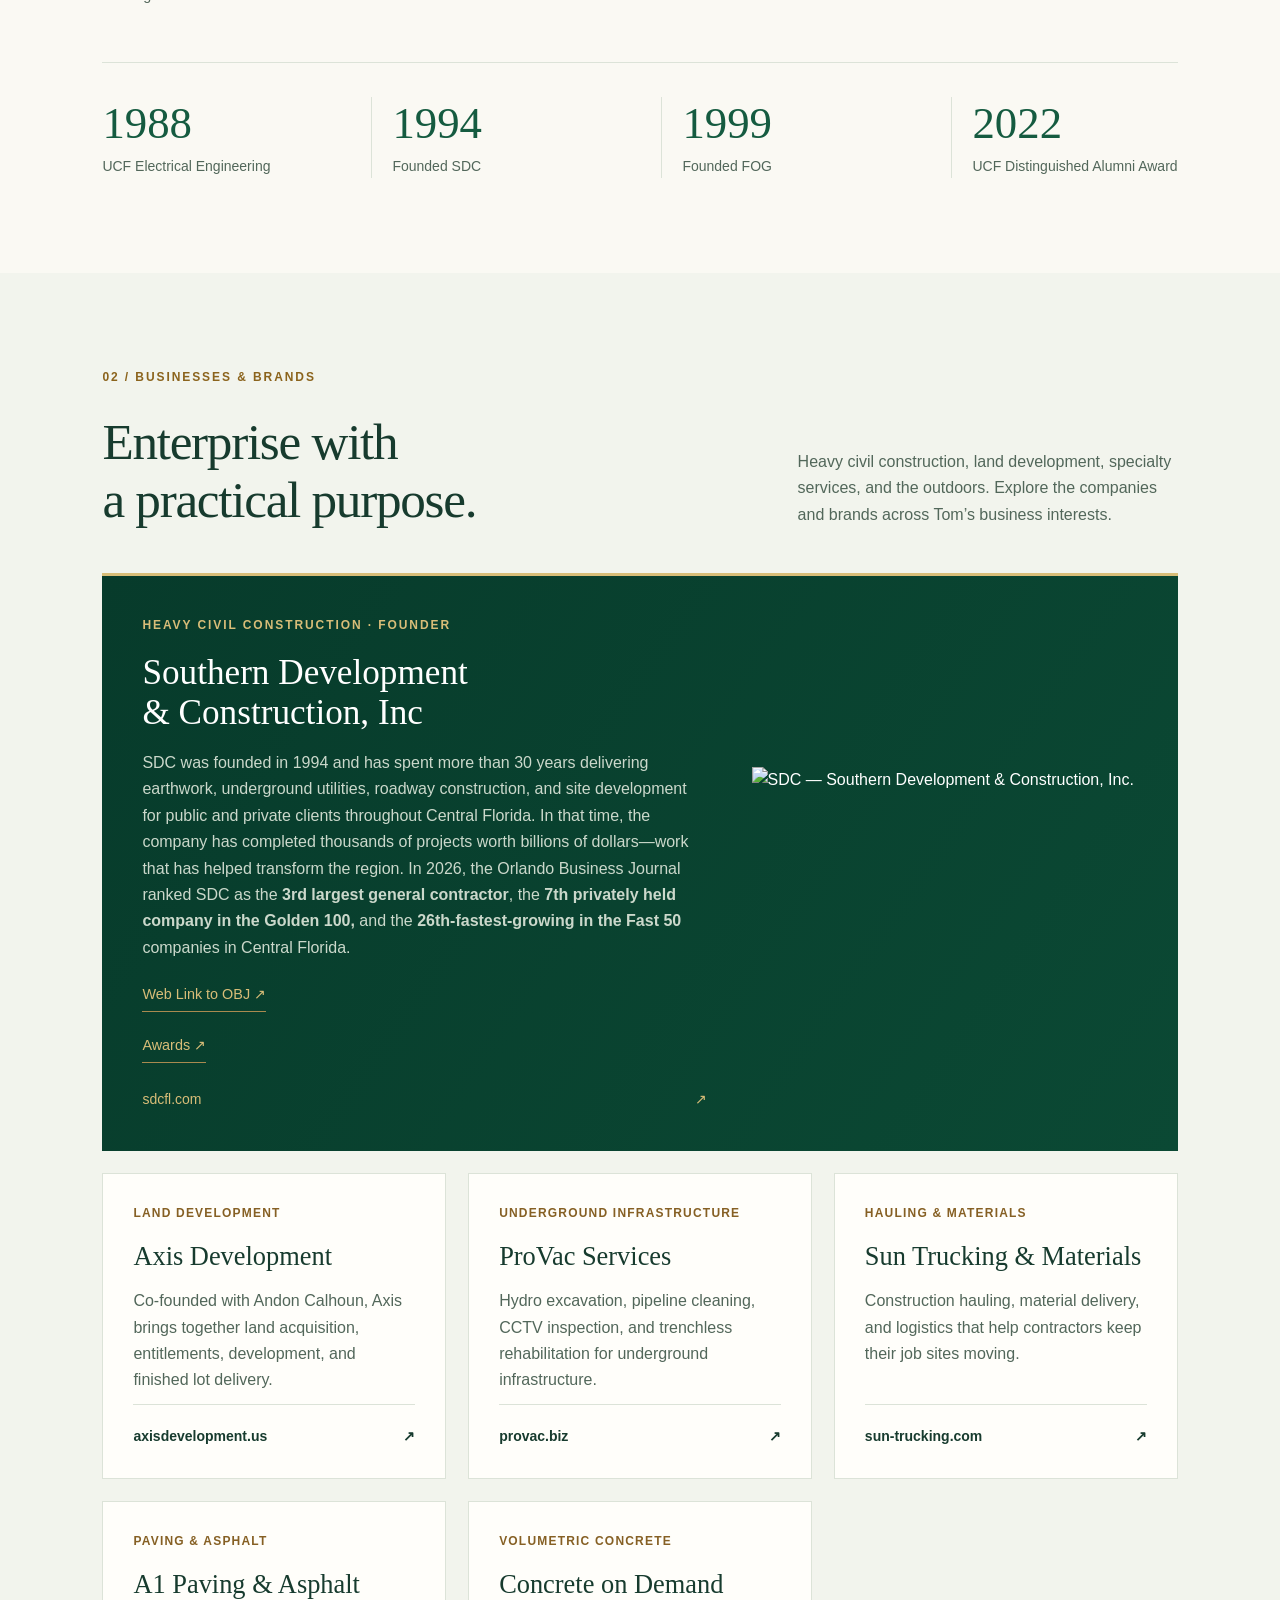
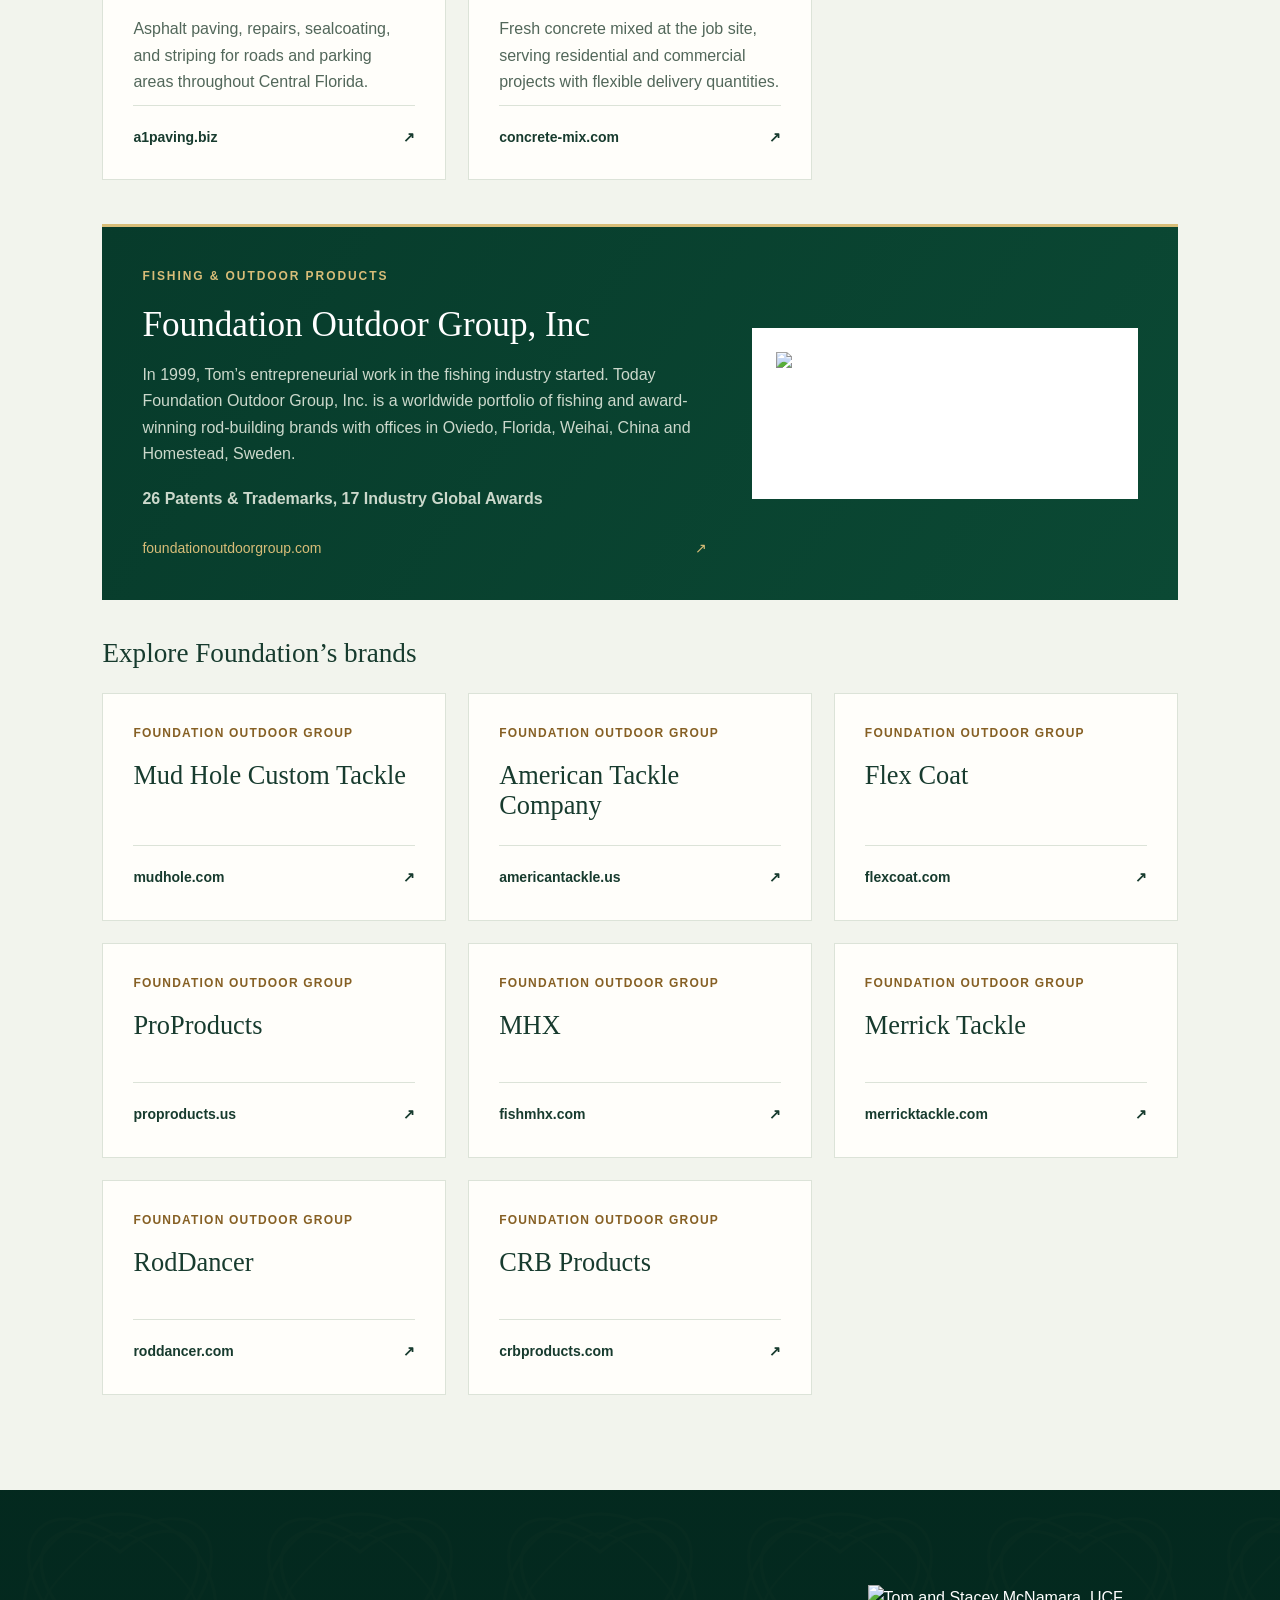
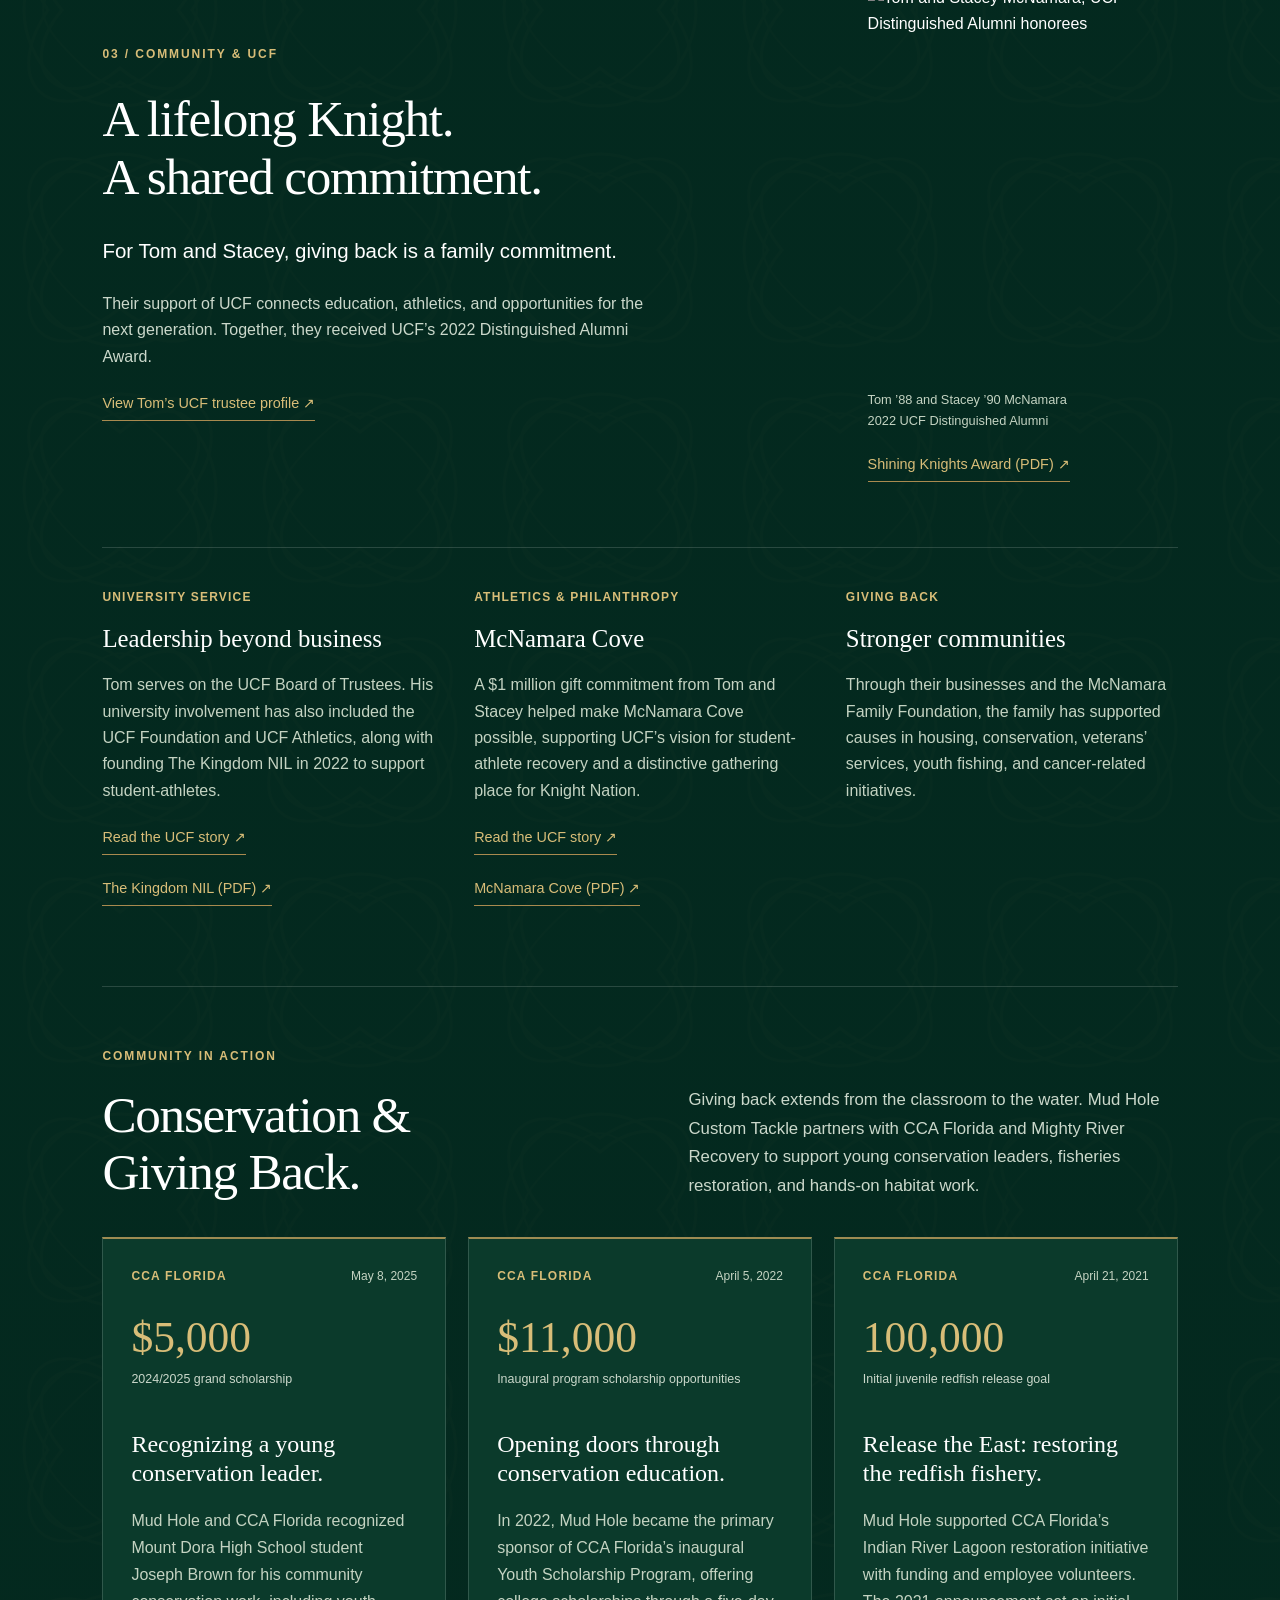
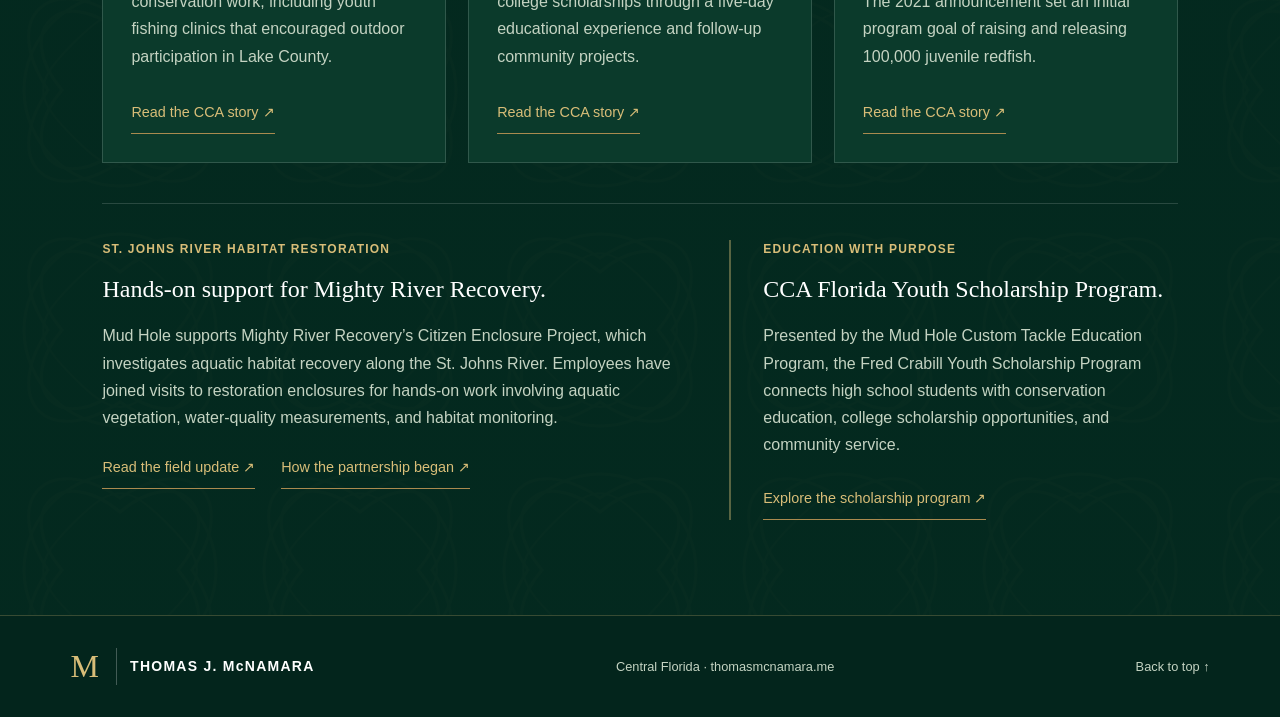
==== commit cf095b51: "Vertically center About Tom biography beside family crest" ====
--- a/index.html
+++ b/index.html
@@ -69,6 +69,9 @@
 /* Consistent typography throughout the About Tom biography. */
 .about .prose p{font-family:Arial,Helvetica,sans-serif;font-size:1rem;line-height:1.65;font-weight:400;color:var(--muted)}
 .about .prose .lead{margin-bottom:0}
+
+/* Center the biography beside the heading and family crest on wider screens. */
+@media(min-width:651px){.about>.prose{align-self:center}}
 </style></head>
 <body><a class="skip" href="#main">Skip to content</a><header><a class="brand" href="#home" aria-label="Thomas J. McNamara home"><span class="monogram">M</span><span>THOMAS J. McNAMARA</span></a><nav aria-label="Main navigation" style="flex-wrap:wrap"><a href="#about">About</a><a href="#businesses">Businesses</a><a href="#community">Community &amp; UCF</a><a href="https://www.linkedin.com/in/tom-mcnamara-057abb9/" target="_blank" rel="noopener noreferrer" aria-label="Tom McNamara on LinkedIn (opens in a new tab)">LinkedIn <span aria-hidden="true">↗</span></a></nav></header>
 <main id="main"><section class="hero" id="home"><img class="hero-knot" src="assets/celtic-trinity-knot.png" width="595" height="532" alt="" aria-hidden="true" decoding="async"><div class="hero-copy"><p class="eyebrow">CENTRAL FLORIDA ROOTS. LASTING IMPACT.</p><h1>Thomas J.<br><em>McNamara</em></h1><p class="roles">Entrepreneur. Builder. UCF advocate.</p><p class="intro">A third-generation contractor with an engineer’s perspective and a commitment to the people, businesses, and communities that make Central Florida home.</p><a class="button" href="#businesses">Explore my businesses <span aria-hidden="true">↗</span></a></div><figure class="portrait"><img src="https://thomasmcnamara.me/assets/portrait.avif" width="1024" height="1024" alt="Thomas J. McNamara" fetchpriority="high"><figcaption><span>THOMAS “TOM” McNAMARA</span><span>Founder · Southern Development &amp; Construction</span></figcaption></figure><div class="hero-bottom"><span>BUSINESS LEADERSHIP</span><span>COMMUNITY COMMITMENT</span><span>A LIFELONG KNIGHT</span></div></section>
